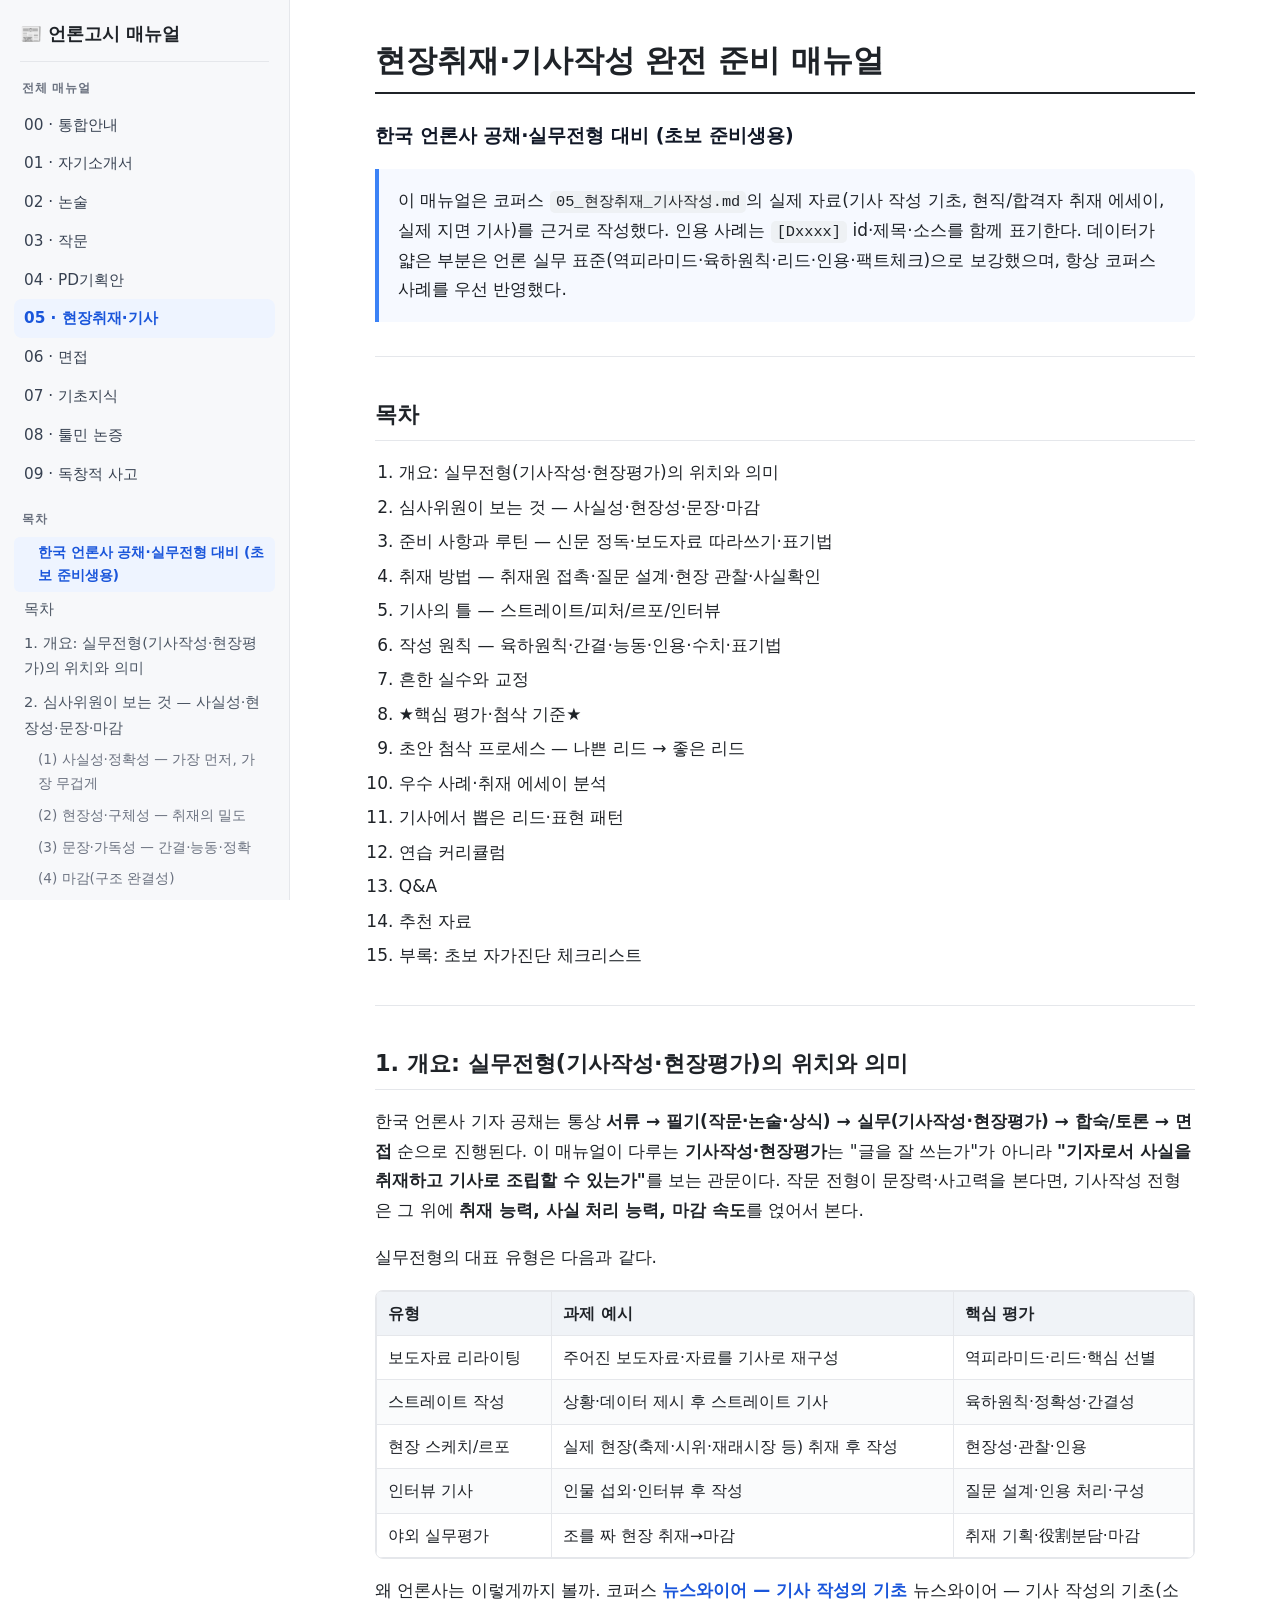
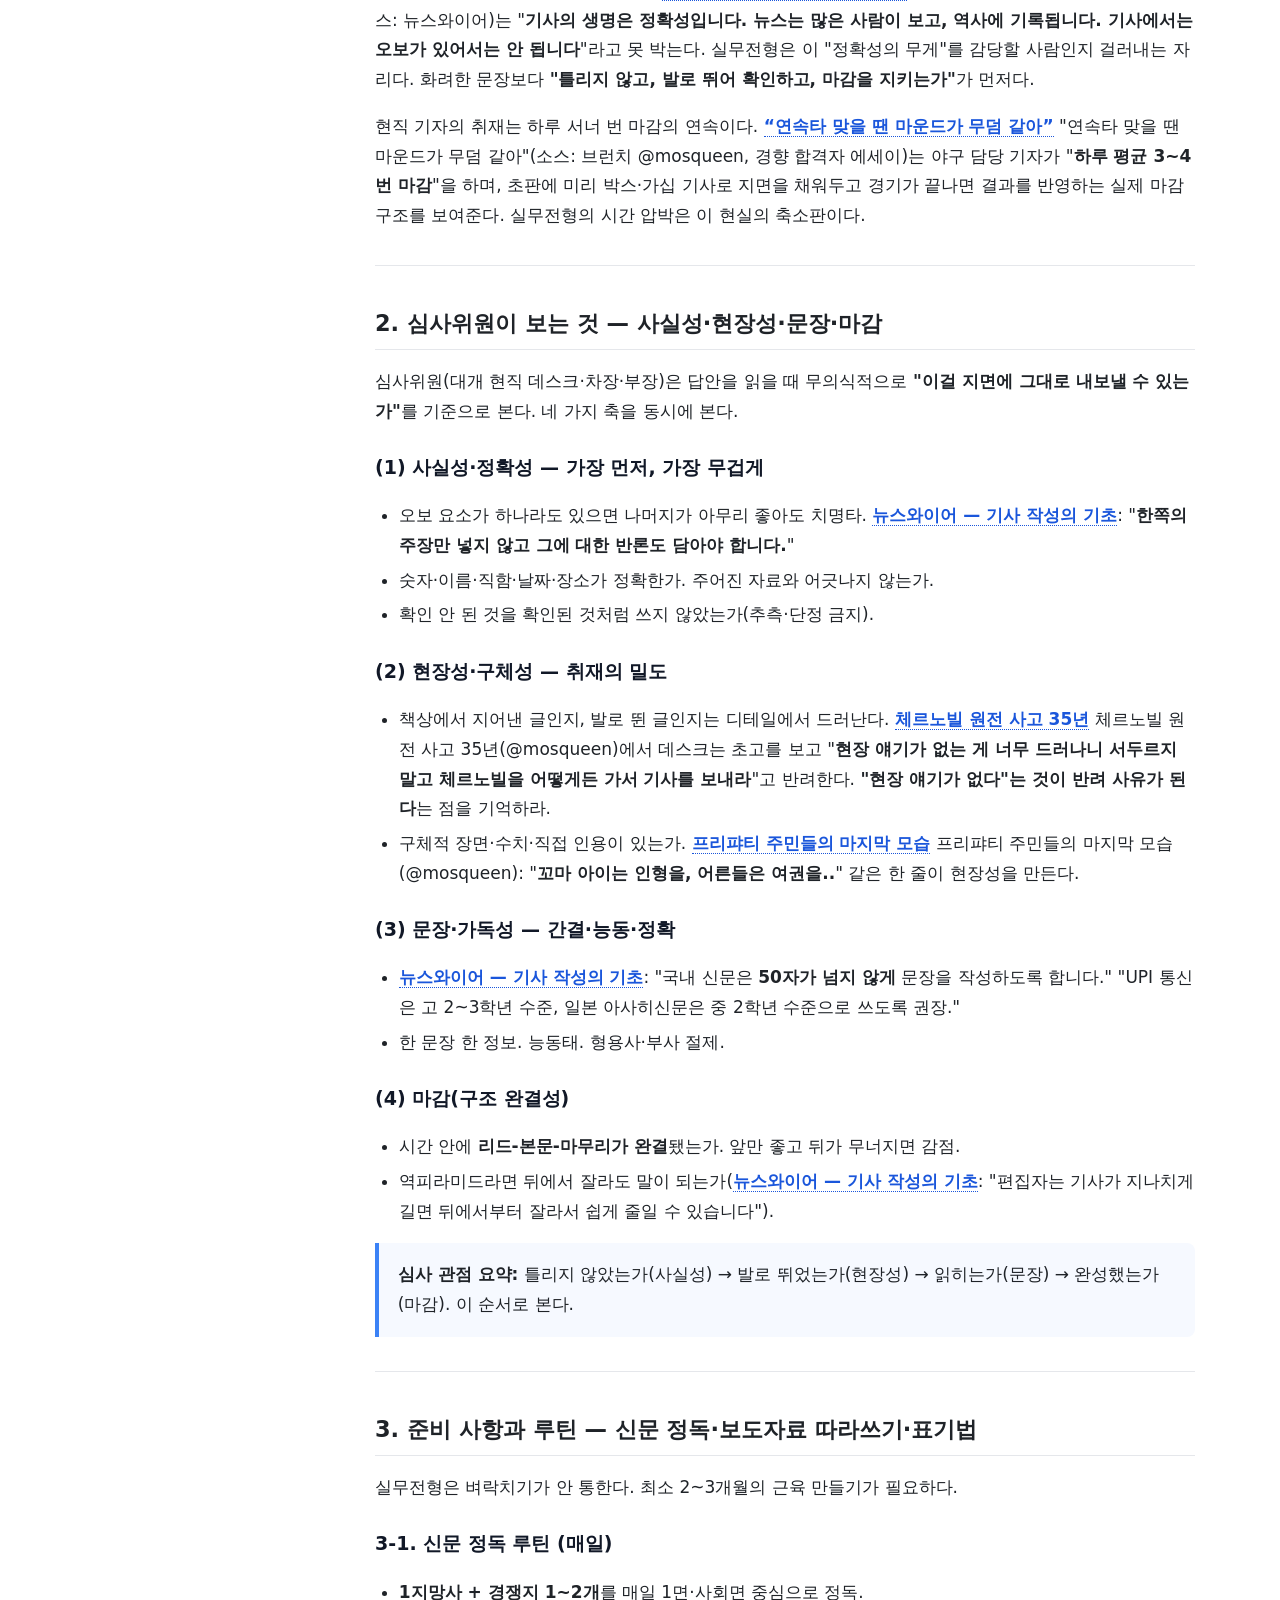
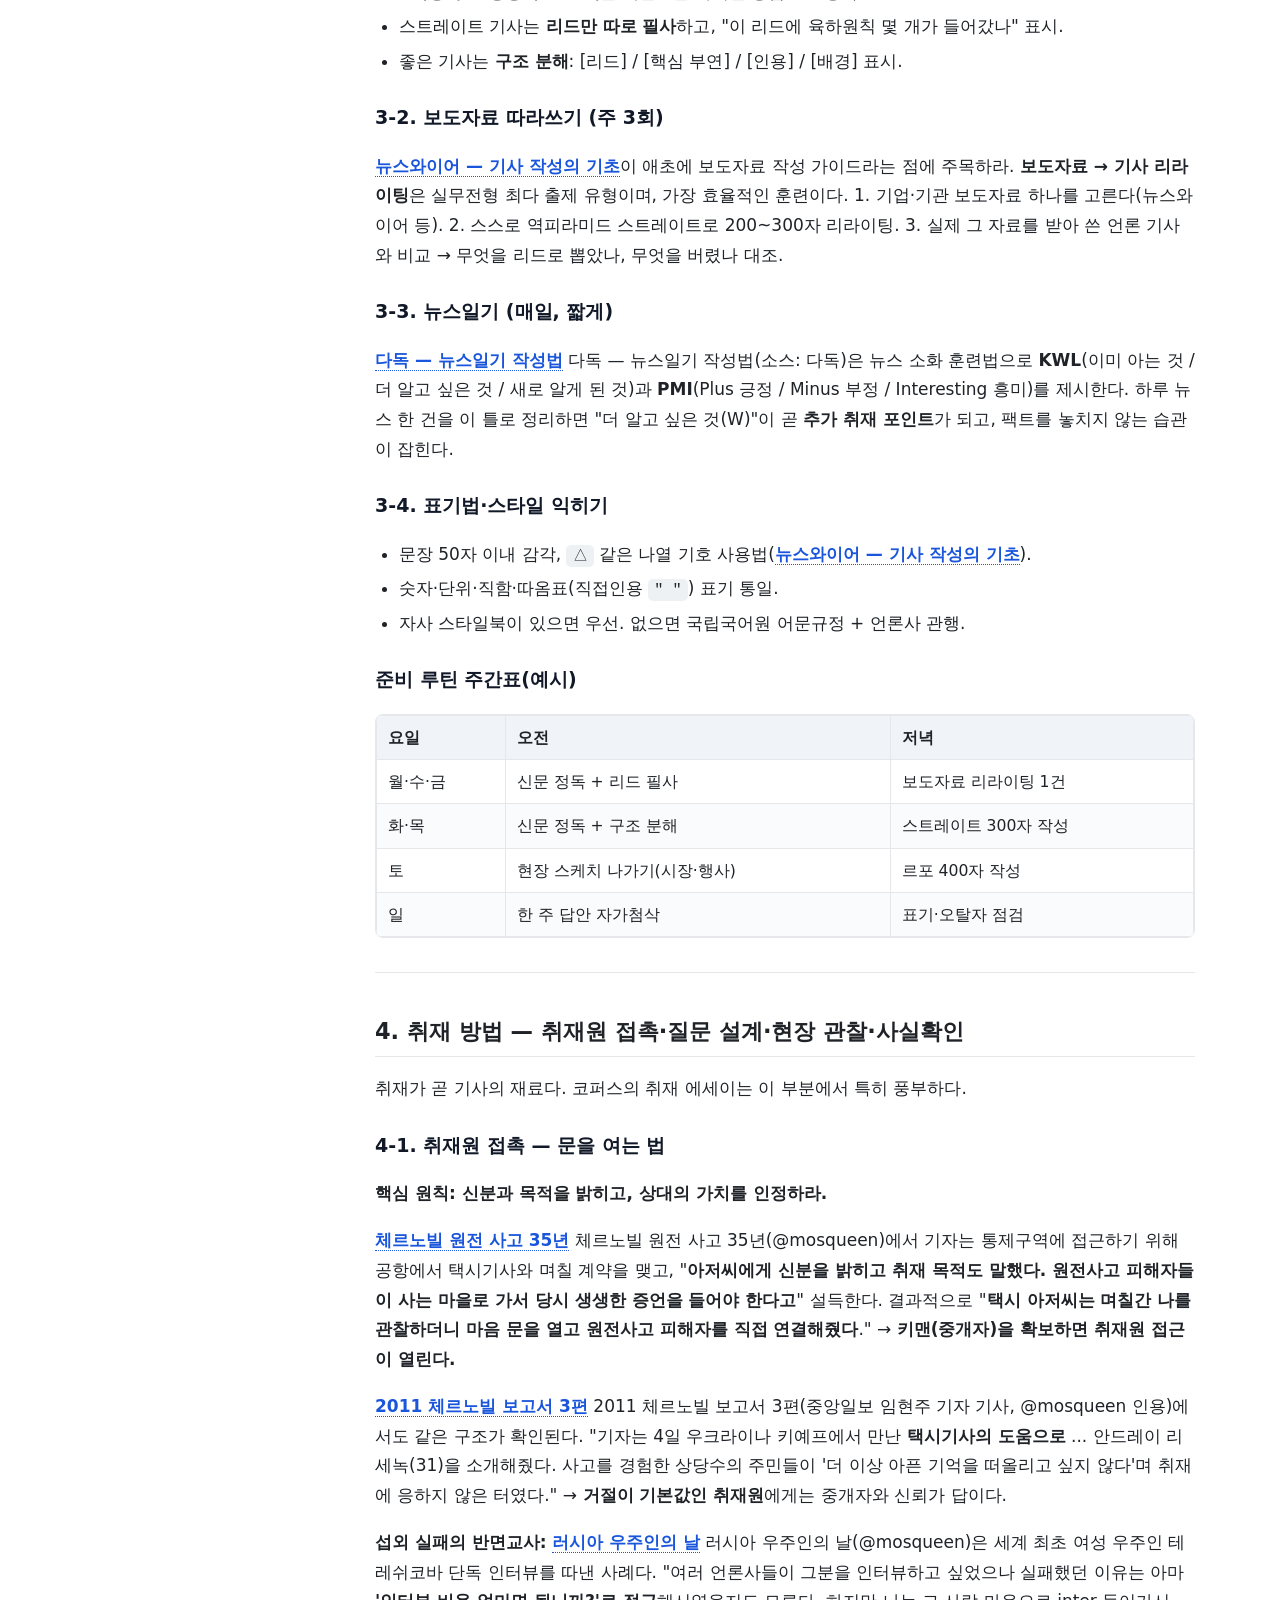
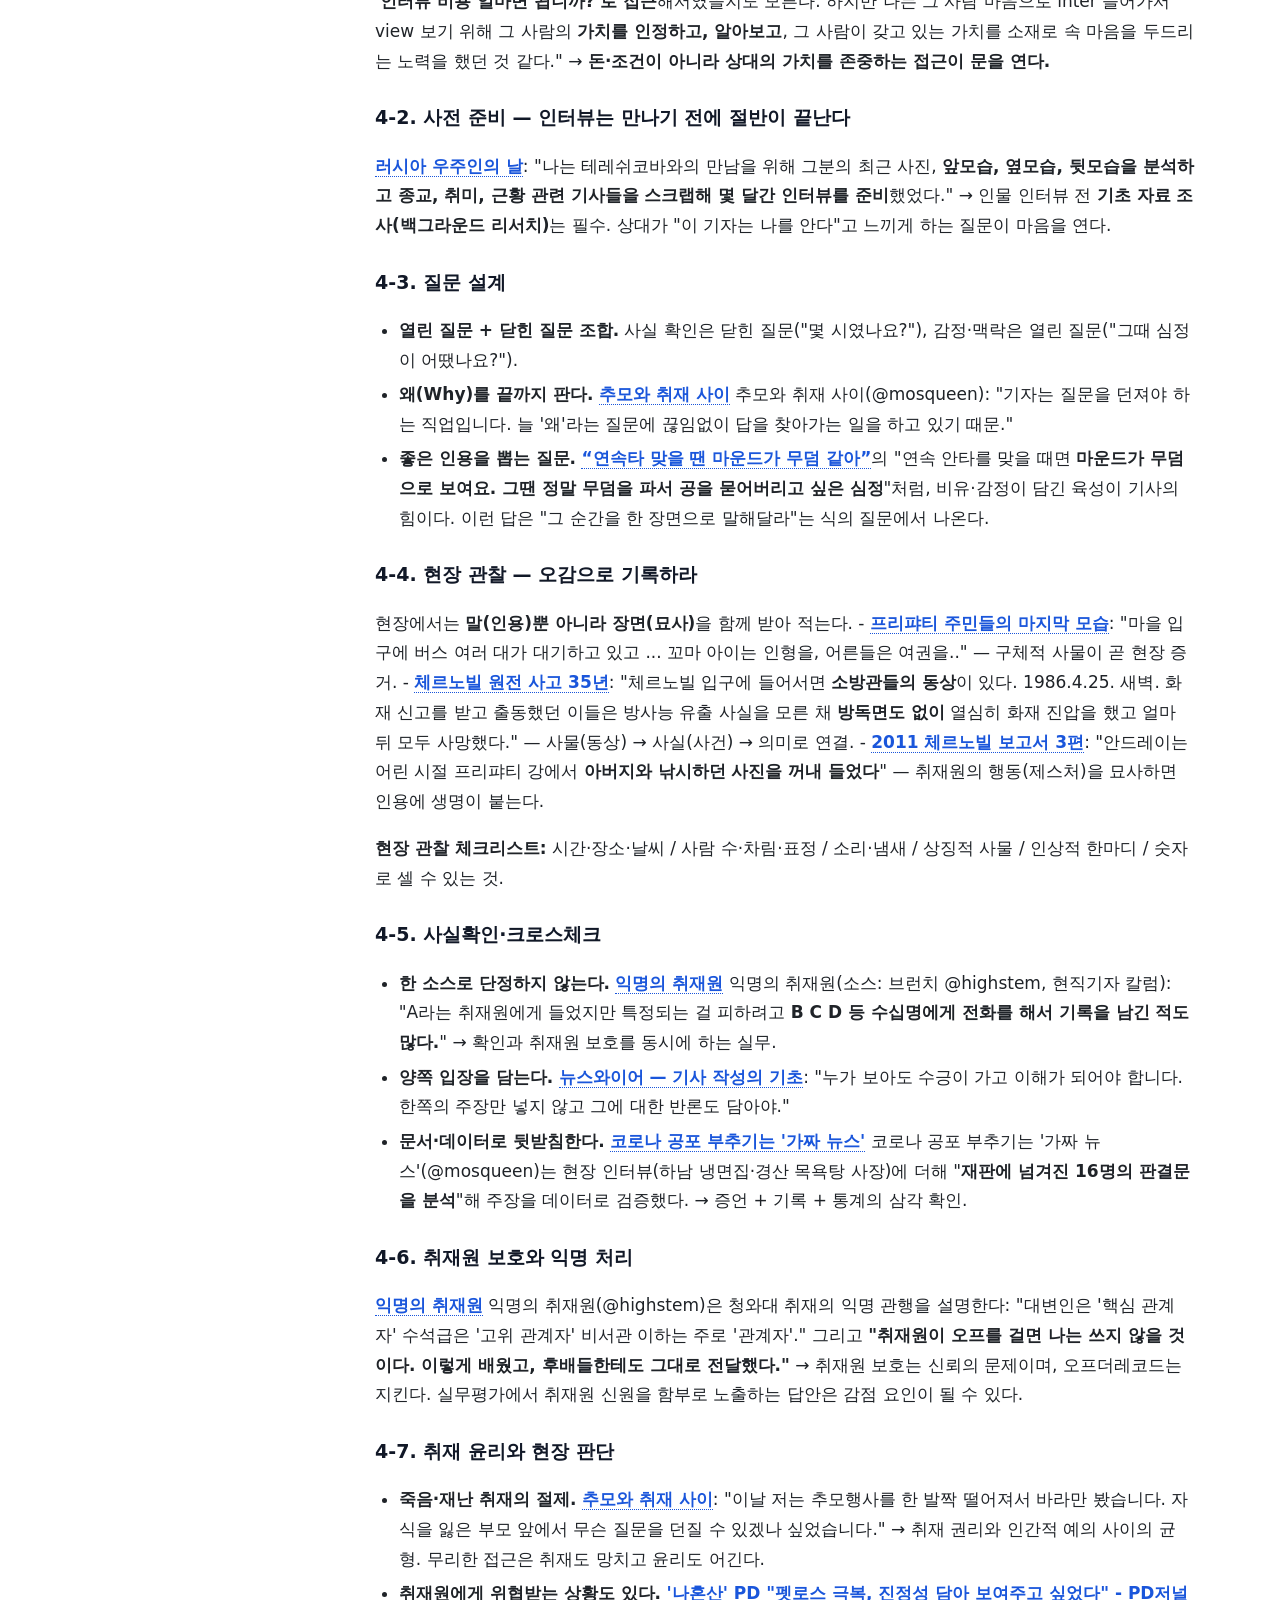
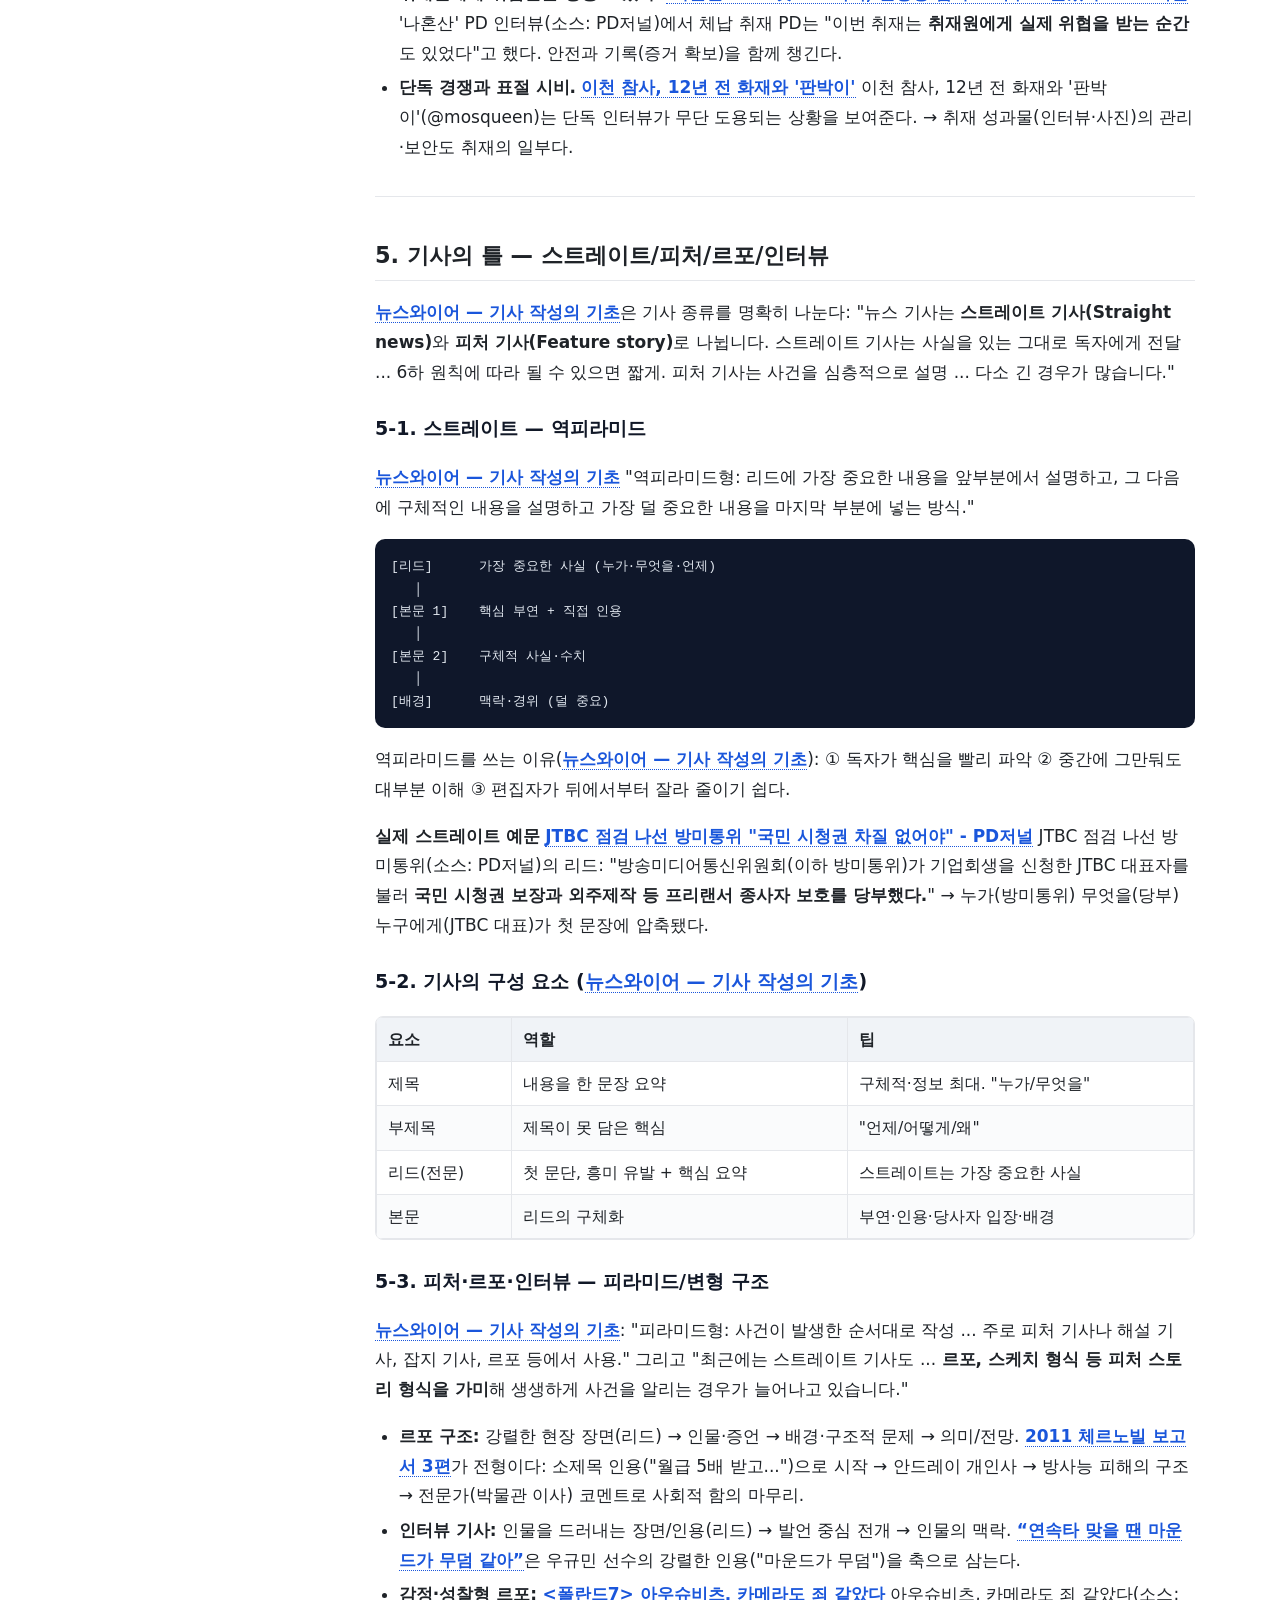
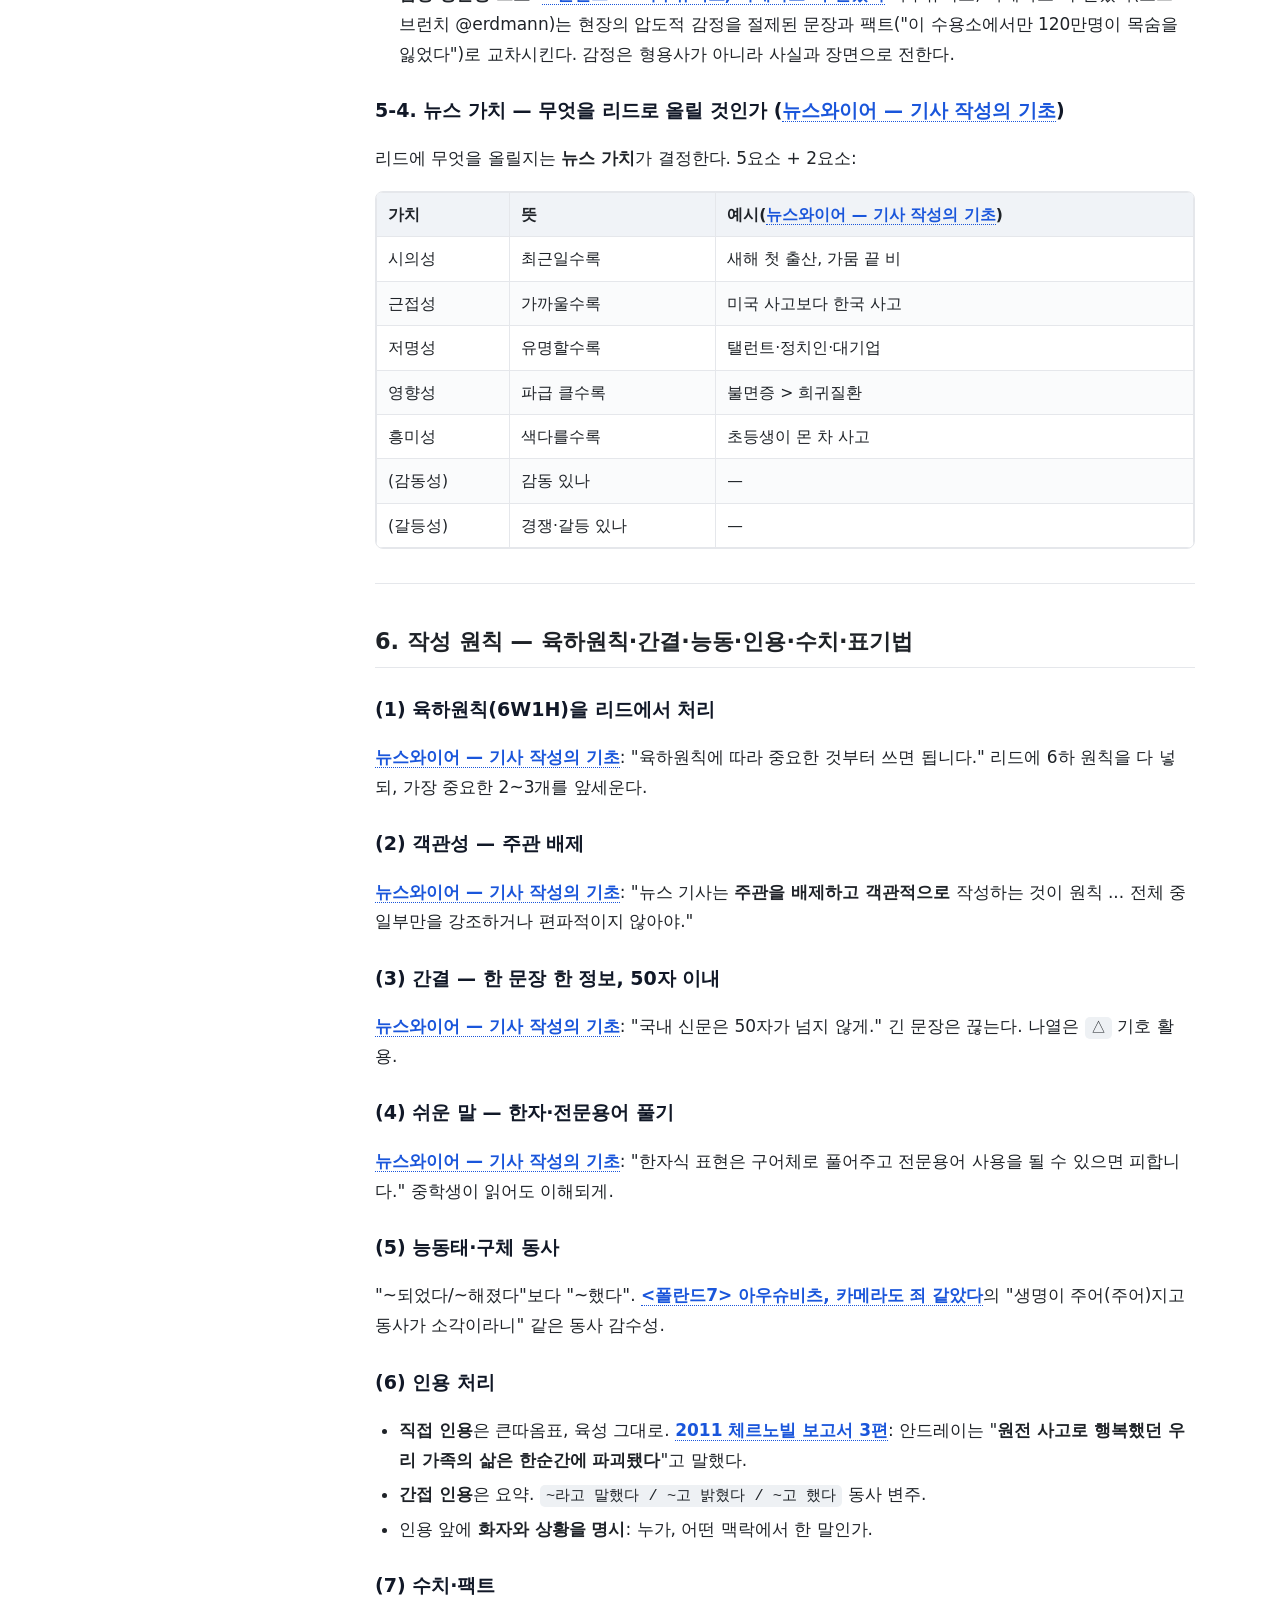
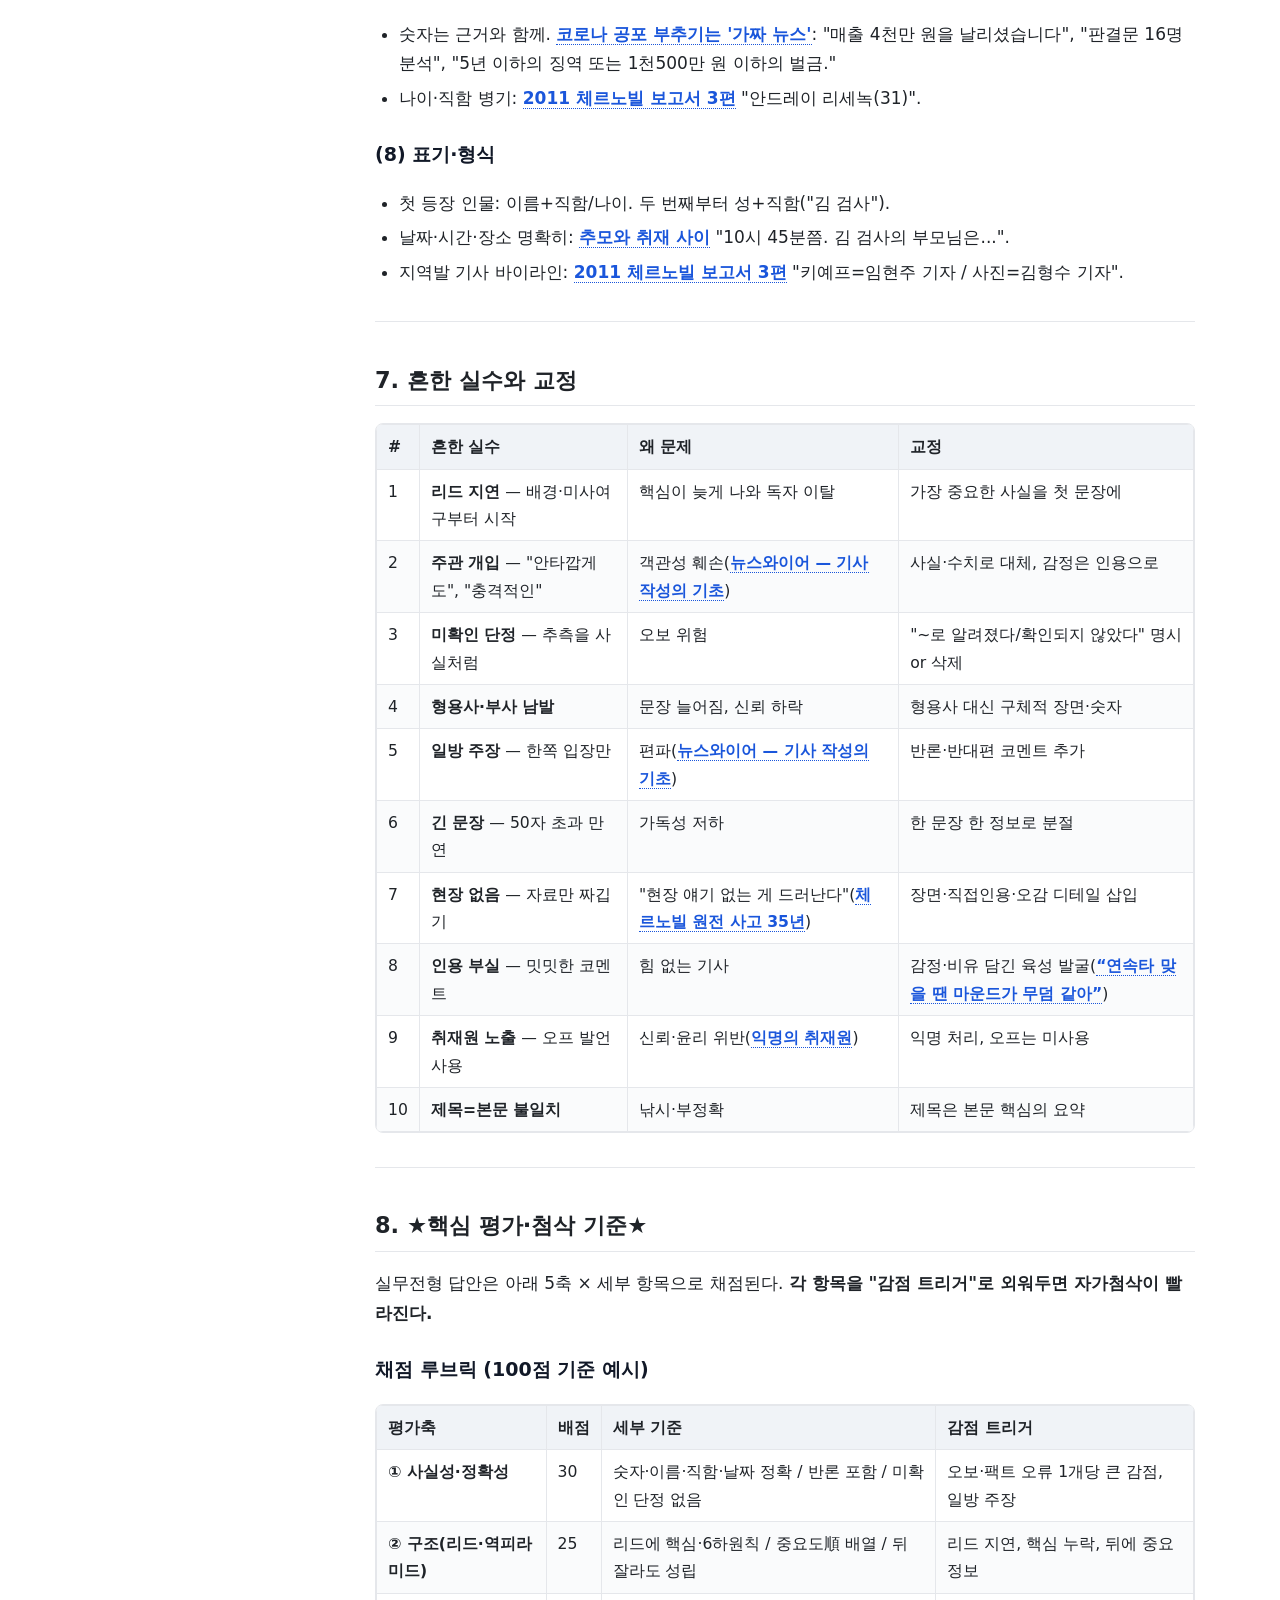
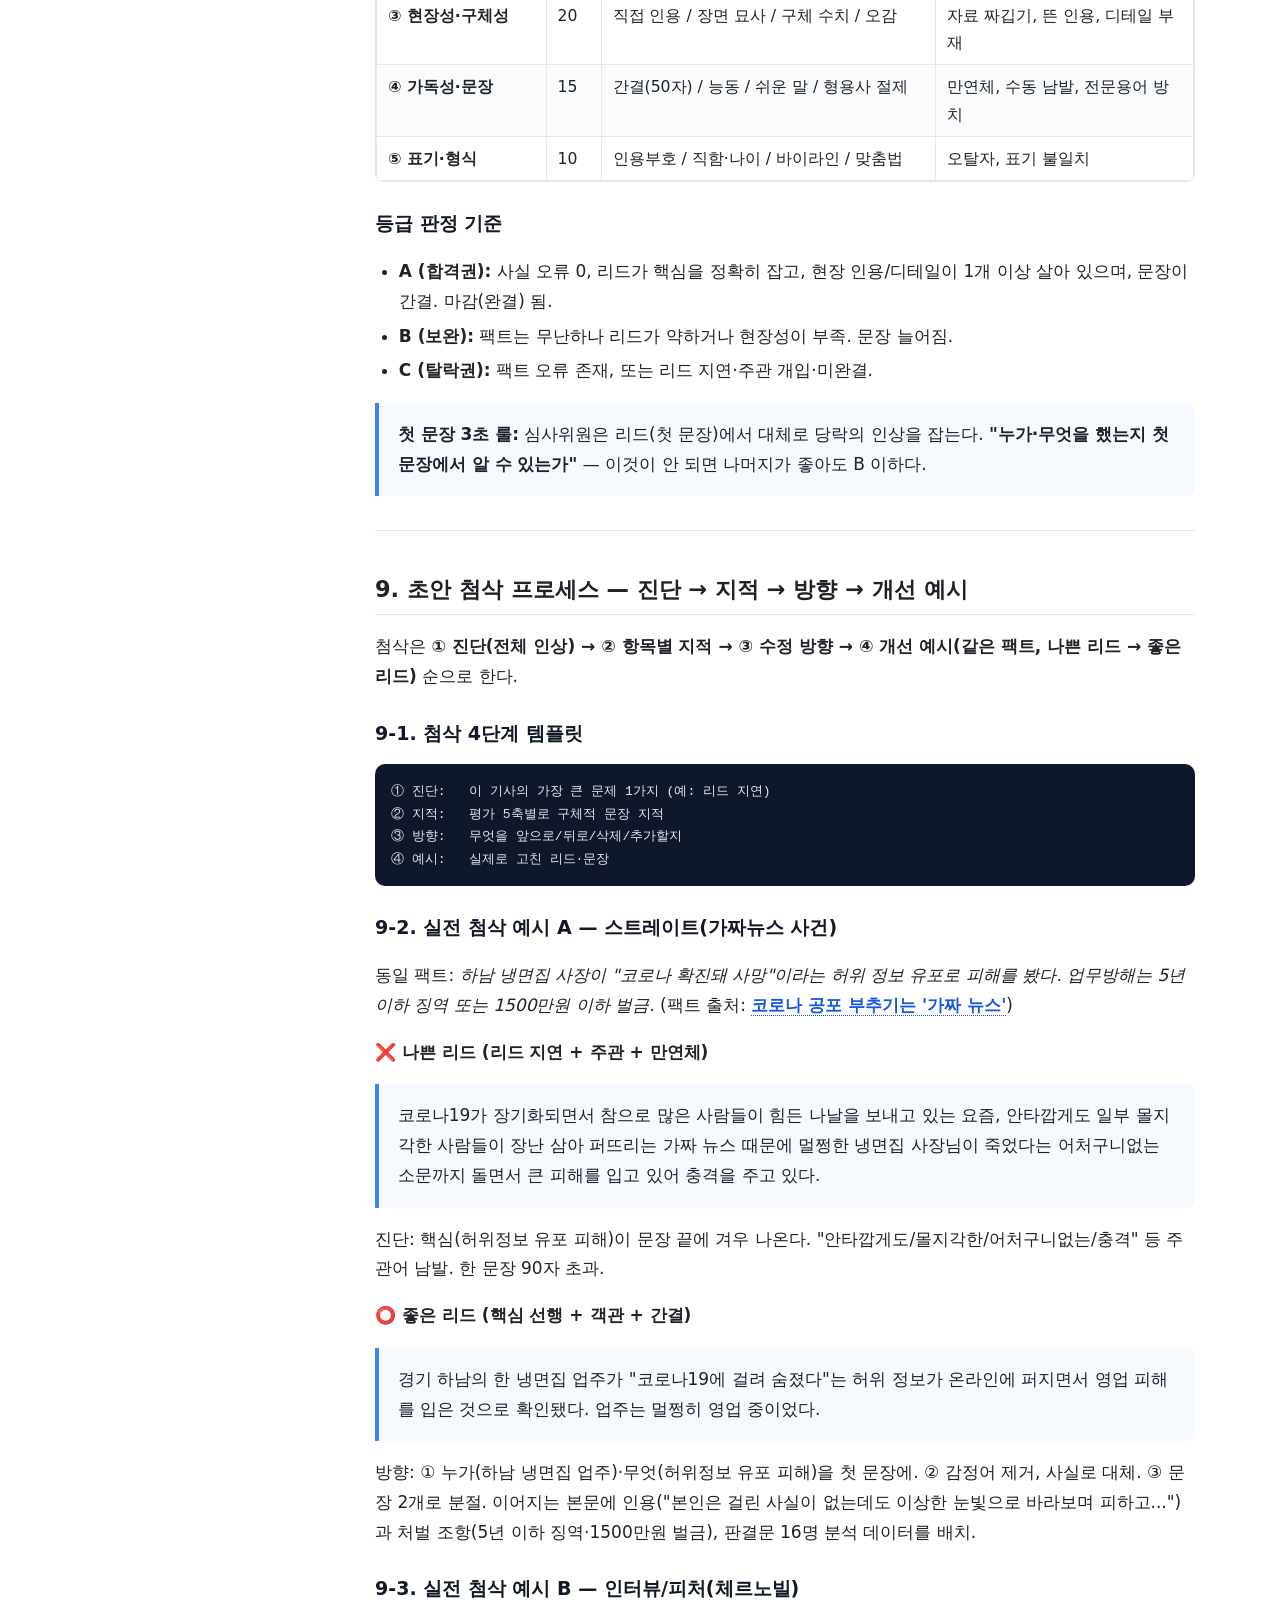
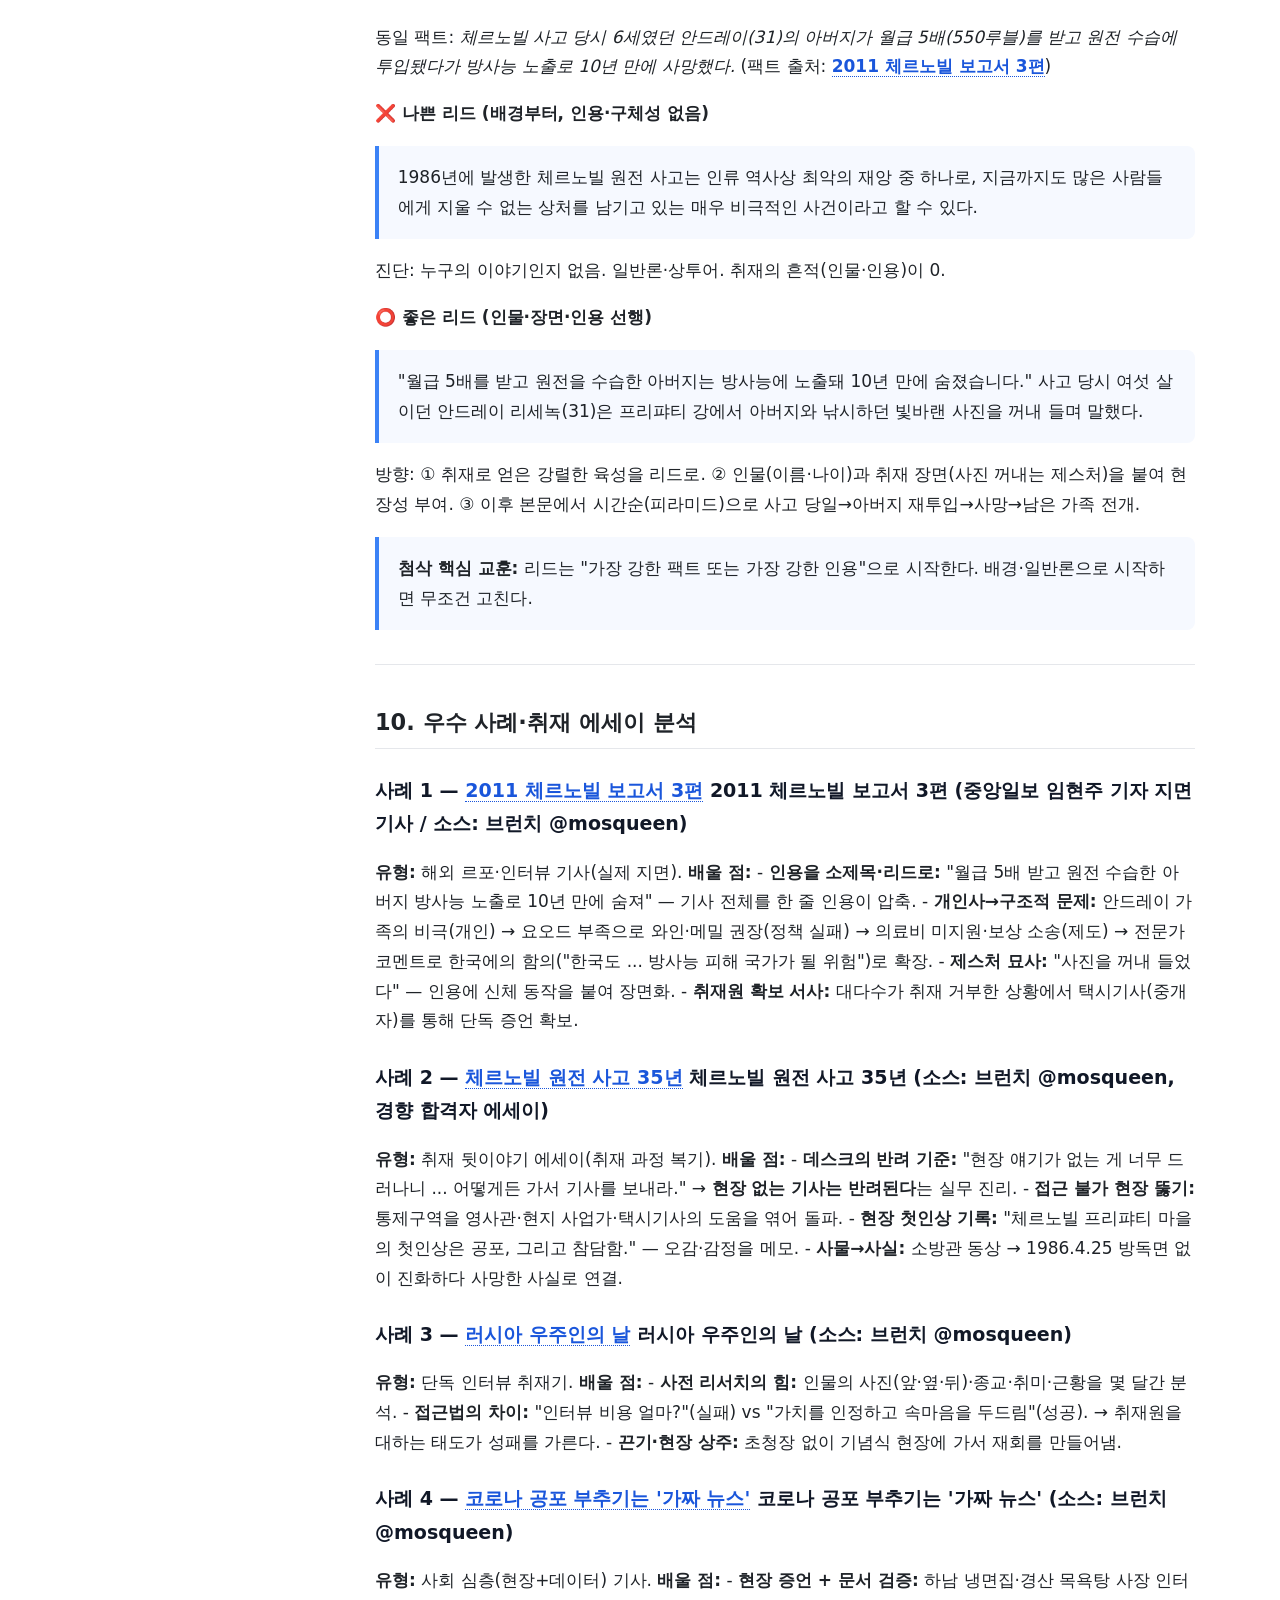
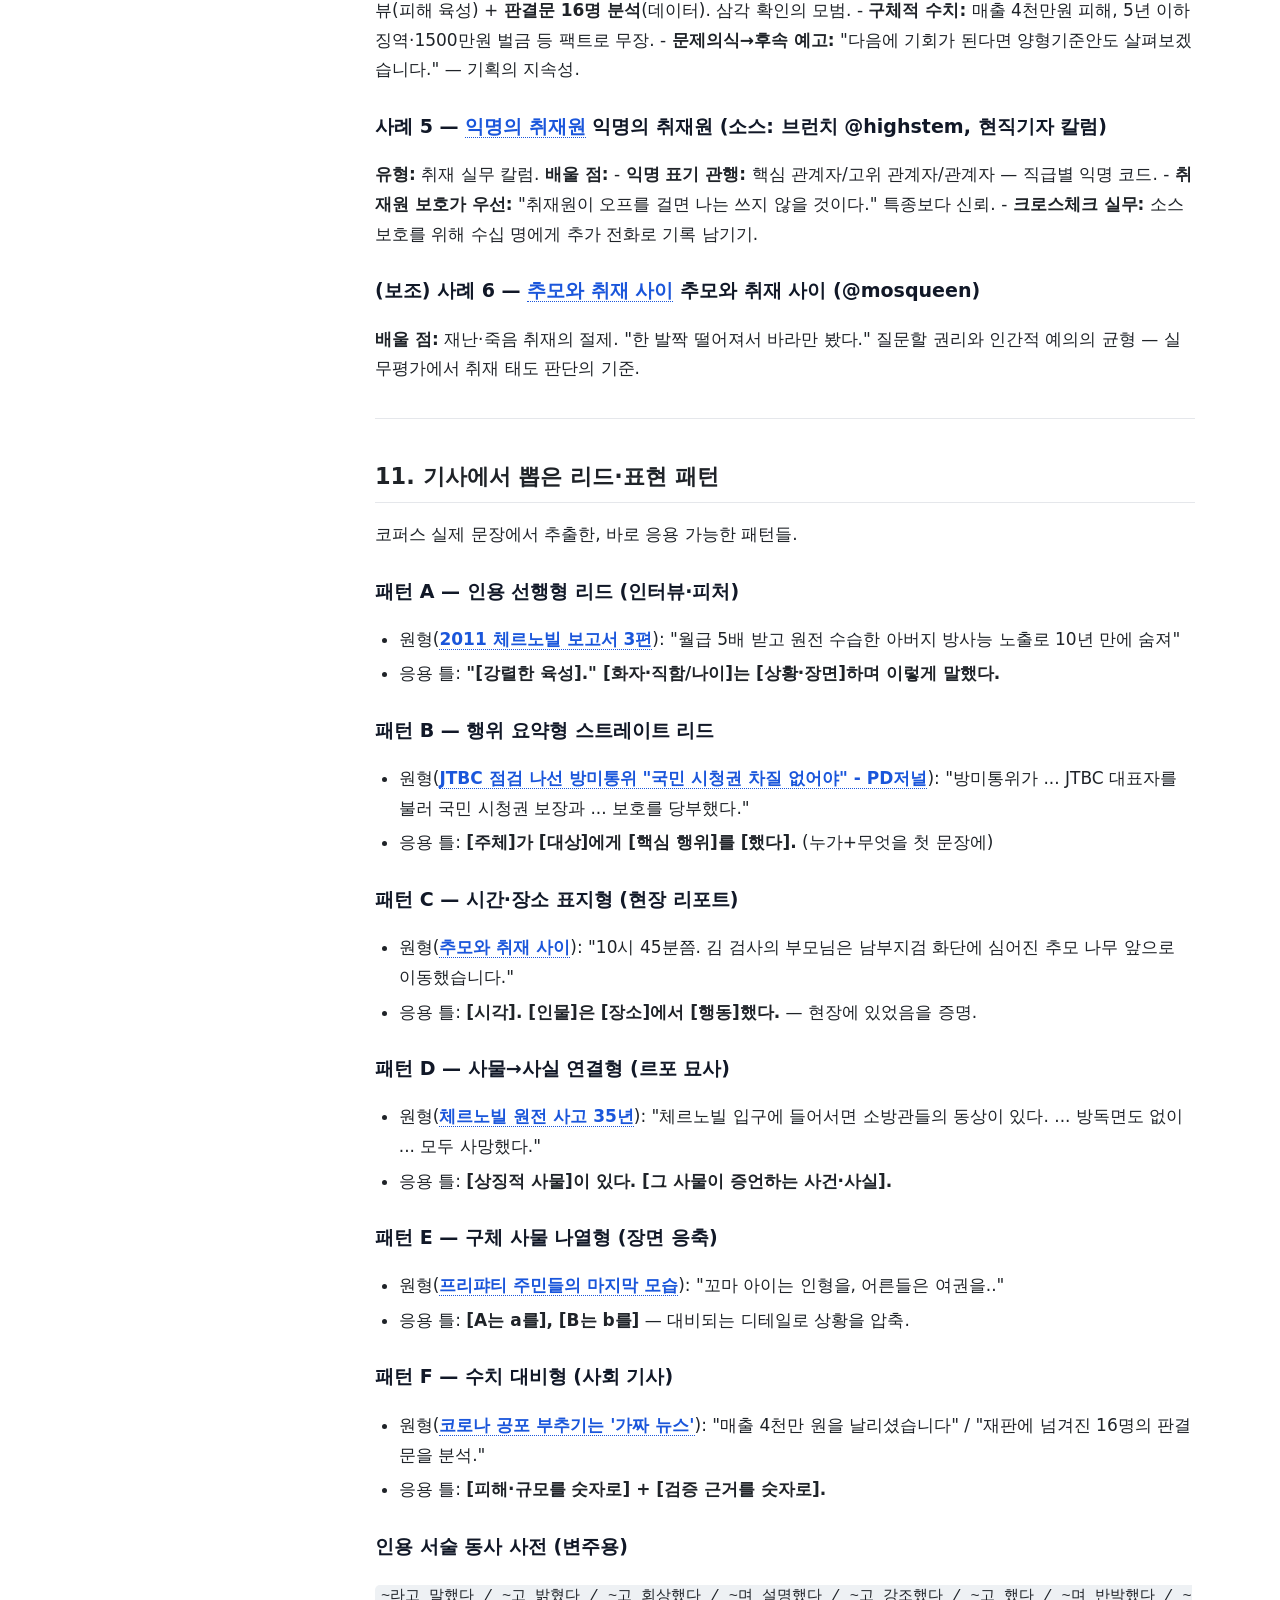
==== 05_reporting.html @ 8f04afe3 "Add files via upload" ====
<!DOCTYPE html>
<html lang="ko">
<head>
<meta charset="utf-8">
<meta name="viewport" content="width=device-width, initial-scale=1">
<title>현장취재·기사작성 완전 준비 매뉴얼 · 언론고시 매뉴얼</title>
<link rel="stylesheet" href="assets/style.css">
</head>
<body>
<div class="topbar">
  <button id="menuBtn" aria-label="메뉴">☰</button>
  <span class="topbar-title">현장취재·기사작성 완전 준비 매뉴얼</span>
</div>
<div id="backdrop"></div>
<div class="wrap">
  <aside class="sidebar" id="sidebar">
    <a class="brand" href="index.html">📰 언론고시 매뉴얼</a>
    <nav class="manuals"><div class="nav-title">전체 매뉴얼</div>
<ul class="man-list">
<li><a class="" href="index.html">00 · 통합안내</a></li>
<li><a class="" href="01_cover_letter.html">01 · 자기소개서</a></li>
<li><a class="" href="02_essay.html">02 · 논술</a></li>
<li><a class="" href="03_composition.html">03 · 작문</a></li>
<li><a class="" href="04_pd_proposal.html">04 · PD기획안</a></li>
<li><a class="active" href="05_reporting.html">05 · 현장취재·기사</a></li>
<li><a class="" href="06_interview.html">06 · 면접</a></li>
<li><a class="" href="07_foundation.html">07 · 기초지식</a></li>
<li><a class="" href="08_toulmin.html">08 · 툴민 논증</a></li>
<li><a class="" href="09_creative_writing.html">09 · 독창적 사고</a></li>
</ul></nav>
    <nav class="toc"><div class="nav-title">목차</div>
<ul class="toc-list">
<li class="t3"><a href="#s1">한국 언론사 공채·실무전형 대비 (초보 준비생용)</a></li>
<li class="t2"><a href="#s2">목차</a></li>
<li class="t2"><a href="#s3">1. 개요: 실무전형(기사작성·현장평가)의 위치와 의미</a></li>
<li class="t2"><a href="#s4">2. 심사위원이 보는 것 — 사실성·현장성·문장·마감</a></li>
<li class="t3"><a href="#s5">(1) 사실성·정확성 — 가장 먼저, 가장 무겁게</a></li>
<li class="t3"><a href="#s6">(2) 현장성·구체성 — 취재의 밀도</a></li>
<li class="t3"><a href="#s7">(3) 문장·가독성 — 간결·능동·정확</a></li>
<li class="t3"><a href="#s8">(4) 마감(구조 완결성)</a></li>
<li class="t2"><a href="#s9">3. 준비 사항과 루틴 — 신문 정독·보도자료 따라쓰기·표기법</a></li>
<li class="t3"><a href="#s10">3-1. 신문 정독 루틴 (매일)</a></li>
<li class="t3"><a href="#s11">3-2. 보도자료 따라쓰기 (주 3회)</a></li>
<li class="t3"><a href="#s12">3-3. 뉴스일기 (매일, 짧게)</a></li>
<li class="t3"><a href="#s13">3-4. 표기법·스타일 익히기</a></li>
<li class="t3"><a href="#s14">준비 루틴 주간표(예시)</a></li>
<li class="t2"><a href="#s15">4. 취재 방법 — 취재원 접촉·질문 설계·현장 관찰·사실확인</a></li>
<li class="t3"><a href="#s16">4-1. 취재원 접촉 — 문을 여는 법</a></li>
<li class="t3"><a href="#s17">4-2. 사전 준비 — 인터뷰는 만나기 전에 절반이 끝난다</a></li>
<li class="t3"><a href="#s18">4-3. 질문 설계</a></li>
<li class="t3"><a href="#s19">4-4. 현장 관찰 — 오감으로 기록하라</a></li>
<li class="t3"><a href="#s20">4-5. 사실확인·크로스체크</a></li>
<li class="t3"><a href="#s21">4-6. 취재원 보호와 익명 처리</a></li>
<li class="t3"><a href="#s22">4-7. 취재 윤리와 현장 판단</a></li>
<li class="t2"><a href="#s23">5. 기사의 틀 — 스트레이트/피처/르포/인터뷰</a></li>
<li class="t3"><a href="#s24">5-1. 스트레이트 — 역피라미드</a></li>
<li class="t3"><a href="#s25">5-2. 기사의 구성 요소 (뉴스와이어 — 기사 작성의 기초)</a></li>
<li class="t3"><a href="#s26">5-3. 피처·르포·인터뷰 — 피라미드/변형 구조</a></li>
<li class="t3"><a href="#s27">5-4. 뉴스 가치 — 무엇을 리드로 올릴 것인가 (뉴스와이어 — 기사 작성의 기초)</a></li>
<li class="t2"><a href="#s28">6. 작성 원칙 — 육하원칙·간결·능동·인용·수치·표기법</a></li>
<li class="t3"><a href="#s29">(1) 육하원칙(6W1H)을 리드에서 처리</a></li>
<li class="t3"><a href="#s30">(2) 객관성 — 주관 배제</a></li>
<li class="t3"><a href="#s31">(3) 간결 — 한 문장 한 정보, 50자 이내</a></li>
<li class="t3"><a href="#s32">(4) 쉬운 말 — 한자·전문용어 풀기</a></li>
<li class="t3"><a href="#s33">(5) 능동태·구체 동사</a></li>
<li class="t3"><a href="#s34">(6) 인용 처리</a></li>
<li class="t3"><a href="#s35">(7) 수치·팩트</a></li>
<li class="t3"><a href="#s36">(8) 표기·형식</a></li>
<li class="t2"><a href="#s37">7. 흔한 실수와 교정</a></li>
<li class="t2"><a href="#s38">8. ★핵심 평가·첨삭 기준★</a></li>
<li class="t3"><a href="#s39">채점 루브릭 (100점 기준 예시)</a></li>
<li class="t3"><a href="#s40">등급 판정 기준</a></li>
<li class="t2"><a href="#s41">9. 초안 첨삭 프로세스 — 진단 → 지적 → 방향 → 개선 예시</a></li>
<li class="t3"><a href="#s42">9-1. 첨삭 4단계 템플릿</a></li>
<li class="t3"><a href="#s43">9-2. 실전 첨삭 예시 A — 스트레이트(가짜뉴스 사건)</a></li>
<li class="t3"><a href="#s44">9-3. 실전 첨삭 예시 B — 인터뷰/피처(체르노빌)</a></li>
<li class="t2"><a href="#s45">10. 우수 사례·취재 에세이 분석</a></li>
<li class="t3"><a href="#s46">사례 1 —2011 체르노빌 보고서 3편2011 체르노빌 보고서 3편 (중앙일보 임현주 기자 지면 기사 / 소스: 브런치 @mosqueen)</a></li>
<li class="t3"><a href="#s47">사례 2 —체르노빌 원전 사고 35년체르노빌 원전 사고 35년 (소스: 브런치 @mosqueen, 경향 합격자 에세이)</a></li>
<li class="t3"><a href="#s48">사례 3 —러시아 우주인의 날러시아 우주인의 날 (소스: 브런치 @mosqueen)</a></li>
<li class="t3"><a href="#s49">사례 4 —코로나 공포 부추기는 &#x27;가짜 뉴스&#x27;코로나 공포 부추기는 &#x27;가짜 뉴스&#x27; (소스: 브런치 @mosqueen)</a></li>
<li class="t3"><a href="#s50">사례 5 —익명의 취재원익명의 취재원 (소스: 브런치 @highstem, 현직기자 칼럼)</a></li>
<li class="t3"><a href="#s51">(보조) 사례 6 —추모와 취재 사이추모와 취재 사이 (@mosqueen)</a></li>
<li class="t2"><a href="#s52">11. 기사에서 뽑은 리드·표현 패턴</a></li>
<li class="t3"><a href="#s53">패턴 A — 인용 선행형 리드 (인터뷰·피처)</a></li>
<li class="t3"><a href="#s54">패턴 B — 행위 요약형 스트레이트 리드</a></li>
<li class="t3"><a href="#s55">패턴 C — 시간·장소 표지형 (현장 리포트)</a></li>
<li class="t3"><a href="#s56">패턴 D — 사물→사실 연결형 (르포 묘사)</a></li>
<li class="t3"><a href="#s57">패턴 E — 구체 사물 나열형 (장면 응축)</a></li>
<li class="t3"><a href="#s58">패턴 F — 수치 대비형 (사회 기사)</a></li>
<li class="t3"><a href="#s59">인용 서술 동사 사전 (변주용)</a></li>
<li class="t3"><a href="#s60">피해야 할 상투 표현</a></li>
<li class="t2"><a href="#s61">12. 연습 커리큘럼 (6주 예시)</a></li>
<li class="t3"><a href="#s62">개별 훈련 드릴</a></li>
<li class="t2"><a href="#s63">13. Q&amp;A</a></li>
<li class="t2"><a href="#s64">14. 추천 자료</a></li>
<li class="t2"><a href="#s65">15. 부록: 초보 자가진단 체크리스트</a></li>
<li class="t3"><a href="#s66">① 사실성·정확성</a></li>
<li class="t3"><a href="#s67">② 구조(리드·역피라미드)</a></li>
<li class="t3"><a href="#s68">③ 현장성·구체성</a></li>
<li class="t3"><a href="#s69">④ 가독성·문장</a></li>
<li class="t3"><a href="#s70">⑤ 표기·형식</a></li>
</ul></nav>
  </aside>
  <main class="main">
    <header class="page-head"><h1>현장취재·기사작성 완전 준비 매뉴얼</h1></header>
    <article class="content">
<h3 id="s1">한국 언론사 공채·실무전형 대비 (초보 준비생용)</h3>
<blockquote>
<p>이 매뉴얼은 코퍼스 <code>05_현장취재_기사작성.md</code>의 실제 자료(기사 작성 기초, 현직/합격자 취재 에세이, 실제 지면 기사)를 근거로 작성했다. 인용 사례는 <code>[Dxxxx]</code> id·제목·소스를 함께 표기한다. 데이터가 얇은 부분은 언론 실무 표준(역피라미드·육하원칙·리드·인용·팩트체크)으로 보강했으며, 항상 코퍼스 사례를 우선 반영했다.</p>
</blockquote>
<hr/>
<h2 id="s2">목차</h2>
<ol>
<li>개요: 실무전형(기사작성·현장평가)의 위치와 의미</li>
<li>심사위원이 보는 것 — 사실성·현장성·문장·마감</li>
<li>준비 사항과 루틴 — 신문 정독·보도자료 따라쓰기·표기법</li>
<li>취재 방법 — 취재원 접촉·질문 설계·현장 관찰·사실확인</li>
<li>기사의 틀 — 스트레이트/피처/르포/인터뷰</li>
<li>작성 원칙 — 육하원칙·간결·능동·인용·수치·표기법</li>
<li>흔한 실수와 교정</li>
<li>★핵심 평가·첨삭 기준★</li>
<li>초안 첨삭 프로세스 — 나쁜 리드 → 좋은 리드</li>
<li>우수 사례·취재 에세이 분석</li>
<li>기사에서 뽑은 리드·표현 패턴</li>
<li>연습 커리큘럼</li>
<li>Q&amp;A</li>
<li>추천 자료</li>
<li>부록: 초보 자가진단 체크리스트</li>
</ol>
<hr/>
<h2 id="s3">1. 개요: 실무전형(기사작성·현장평가)의 위치와 의미</h2>
<p>한국 언론사 기자 공채는 통상 <strong>서류 → 필기(작문·논술·상식) → 실무(기사작성·현장평가) → 합숙/토론 → 면접</strong> 순으로 진행된다. 이 매뉴얼이 다루는 <strong>기사작성·현장평가</strong>는 "글을 잘 쓰는가"가 아니라 <strong>"기자로서 사실을 취재하고 기사로 조립할 수 있는가"</strong>를 보는 관문이다. 작문 전형이 문장력·사고력을 본다면, 기사작성 전형은 그 위에 <strong>취재 능력, 사실 처리 능력, 마감 속도</strong>를 얹어서 본다.</p>
<p>실무전형의 대표 유형은 다음과 같다.</p>
<div class="tw"><table>
<thead>
<tr>
<th>유형</th>
<th>과제 예시</th>
<th>핵심 평가</th>
</tr>
</thead>
<tbody>
<tr>
<td>보도자료 리라이팅</td>
<td>주어진 보도자료·자료를 기사로 재구성</td>
<td>역피라미드·리드·핵심 선별</td>
</tr>
<tr>
<td>스트레이트 작성</td>
<td>상황·데이터 제시 후 스트레이트 기사</td>
<td>육하원칙·정확성·간결성</td>
</tr>
<tr>
<td>현장 스케치/르포</td>
<td>실제 현장(축제·시위·재래시장 등) 취재 후 작성</td>
<td>현장성·관찰·인용</td>
</tr>
<tr>
<td>인터뷰 기사</td>
<td>인물 섭외·인터뷰 후 작성</td>
<td>질문 설계·인용 처리·구성</td>
</tr>
<tr>
<td>야외 실무평가</td>
<td>조를 짜 현장 취재→마감</td>
<td>취재 기획·役割분담·마감</td>
</tr>
</tbody>
</table></div>
<p>왜 언론사는 이렇게까지 볼까. 코퍼스 <a class="ref" data-id="D0016" title="원문 보기: 뉴스와이어 — 기사 작성의 기초">뉴스와이어 — 기사 작성의 기초</a> 뉴스와이어 — 기사 작성의 기초(소스: 뉴스와이어)는 "<strong>기사의 생명은 정확성입니다. 뉴스는 많은 사람이 보고, 역사에 기록됩니다. 기사에서는 오보가 있어서는 안 됩니다</strong>"라고 못 박는다. 실무전형은 이 "정확성의 무게"를 감당할 사람인지 걸러내는 자리다. 화려한 문장보다 <strong>"틀리지 않고, 발로 뛰어 확인하고, 마감을 지키는가"</strong>가 먼저다.</p>
<p>현직 기자의 취재는 하루 서너 번 마감의 연속이다. <a class="ref" data-id="D0210" title="원문 보기: “연속타 맞을 땐 마운드가 무덤 같아”">“연속타 맞을 땐 마운드가 무덤 같아”</a> "연속타 맞을 땐 마운드가 무덤 같아"(소스: 브런치 @mosqueen, 경향 합격자 에세이)는 야구 담당 기자가 "<strong>하루 평균 3~4번 마감</strong>"을 하며, 초판에 미리 박스·가십 기사로 지면을 채워두고 경기가 끝나면 결과를 반영하는 실제 마감 구조를 보여준다. 실무전형의 시간 압박은 이 현실의 축소판이다.</p>
<hr/>
<h2 id="s4">2. 심사위원이 보는 것 — 사실성·현장성·문장·마감</h2>
<p>심사위원(대개 현직 데스크·차장·부장)은 답안을 읽을 때 무의식적으로 <strong>"이걸 지면에 그대로 내보낼 수 있는가"</strong>를 기준으로 본다. 네 가지 축을 동시에 본다.</p>
<h3 id="s5">(1) 사실성·정확성 — 가장 먼저, 가장 무겁게</h3>
<ul>
<li>오보 요소가 하나라도 있으면 나머지가 아무리 좋아도 치명타. <a class="ref" data-id="D0016" title="원문 보기: 뉴스와이어 — 기사 작성의 기초">뉴스와이어 — 기사 작성의 기초</a>: "<strong>한쪽의 주장만 넣지 않고 그에 대한 반론도 담아야 합니다.</strong>"</li>
<li>숫자·이름·직함·날짜·장소가 정확한가. 주어진 자료와 어긋나지 않는가.</li>
<li>확인 안 된 것을 확인된 것처럼 쓰지 않았는가(추측·단정 금지).</li>
</ul>
<h3 id="s6">(2) 현장성·구체성 — 취재의 밀도</h3>
<ul>
<li>책상에서 지어낸 글인지, 발로 뛴 글인지는 디테일에서 드러난다. <a class="ref" data-id="D0214" title="원문 보기: 체르노빌 원전 사고 35년">체르노빌 원전 사고 35년</a> 체르노빌 원전 사고 35년(@mosqueen)에서 데스크는 초고를 보고 "<strong>현장 얘기가 없는 게 너무 드러나니 서두르지 말고 체르노빌을 어떻게든 가서 기사를 보내라</strong>"고 반려한다. <strong>"현장 얘기가 없다"는 것이 반려 사유가 된다</strong>는 점을 기억하라.</li>
<li>구체적 장면·수치·직접 인용이 있는가. <a class="ref" data-id="D0219" title="원문 보기: 프리퍄티 주민들의 마지막 모습">프리퍄티 주민들의 마지막 모습</a> 프리퍄티 주민들의 마지막 모습(@mosqueen): "<strong>꼬마 아이는 인형을, 어른들은 여권을..</strong>" 같은 한 줄이 현장성을 만든다.</li>
</ul>
<h3 id="s7">(3) 문장·가독성 — 간결·능동·정확</h3>
<ul>
<li><a class="ref" data-id="D0016" title="원문 보기: 뉴스와이어 — 기사 작성의 기초">뉴스와이어 — 기사 작성의 기초</a>: "국내 신문은 <strong>50자가 넘지 않게</strong> 문장을 작성하도록 합니다." "UPI 통신은 고 2~3학년 수준, 일본 아사히신문은 중 2학년 수준으로 쓰도록 권장."</li>
<li>한 문장 한 정보. 능동태. 형용사·부사 절제.</li>
</ul>
<h3 id="s8">(4) 마감(구조 완결성)</h3>
<ul>
<li>시간 안에 <strong>리드-본문-마무리가 완결</strong>됐는가. 앞만 좋고 뒤가 무너지면 감점.</li>
<li>역피라미드라면 뒤에서 잘라도 말이 되는가(<a class="ref" data-id="D0016" title="원문 보기: 뉴스와이어 — 기사 작성의 기초">뉴스와이어 — 기사 작성의 기초</a>: "편집자는 기사가 지나치게 길면 뒤에서부터 잘라서 쉽게 줄일 수 있습니다").</li>
</ul>
<blockquote>
<p><strong>심사 관점 요약:</strong> 틀리지 않았는가(사실성) → 발로 뛰었는가(현장성) → 읽히는가(문장) → 완성했는가(마감). 이 순서로 본다.</p>
</blockquote>
<hr/>
<h2 id="s9">3. 준비 사항과 루틴 — 신문 정독·보도자료 따라쓰기·표기법</h2>
<p>실무전형은 벼락치기가 안 통한다. 최소 2~3개월의 근육 만들기가 필요하다.</p>
<h3 id="s10">3-1. 신문 정독 루틴 (매일)</h3>
<ul>
<li><strong>1지망사 + 경쟁지 1~2개</strong>를 매일 1면·사회면 중심으로 정독.</li>
<li>스트레이트 기사는 <strong>리드만 따로 필사</strong>하고, "이 리드에 육하원칙 몇 개가 들어갔나" 표시.</li>
<li>좋은 기사는 <strong>구조 분해</strong>: [리드] / [핵심 부연] / [인용] / [배경] 표시.</li>
</ul>
<h3 id="s11">3-2. 보도자료 따라쓰기 (주 3회)</h3>
<p><a class="ref" data-id="D0016" title="원문 보기: 뉴스와이어 — 기사 작성의 기초">뉴스와이어 — 기사 작성의 기초</a>이 애초에 보도자료 작성 가이드라는 점에 주목하라. <strong>보도자료 → 기사 리라이팅</strong>은 실무전형 최다 출제 유형이며, 가장 효율적인 훈련이다.
1. 기업·기관 보도자료 하나를 고른다(뉴스와이어 등).
2. 스스로 역피라미드 스트레이트로 200~300자 리라이팅.
3. 실제 그 자료를 받아 쓴 언론 기사와 비교 → 무엇을 리드로 뽑았나, 무엇을 버렸나 대조.</p>
<h3 id="s12">3-3. 뉴스일기 (매일, 짧게)</h3>
<p><a class="ref" data-id="D0005" title="원문 보기: 다독 — 뉴스일기 작성법">다독 — 뉴스일기 작성법</a> 다독 — 뉴스일기 작성법(소스: 다독)은 뉴스 소화 훈련법으로 <strong>KWL</strong>(이미 아는 것 / 더 알고 싶은 것 / 새로 알게 된 것)과 <strong>PMI</strong>(Plus 긍정 / Minus 부정 / Interesting 흥미)를 제시한다. 하루 뉴스 한 건을 이 틀로 정리하면 "더 알고 싶은 것(W)"이 곧 <strong>추가 취재 포인트</strong>가 되고, 팩트를 놓치지 않는 습관이 잡힌다.</p>
<h3 id="s13">3-4. 표기법·스타일 익히기</h3>
<ul>
<li>문장 50자 이내 감각, <code>△</code> 같은 나열 기호 사용법(<a class="ref" data-id="D0016" title="원문 보기: 뉴스와이어 — 기사 작성의 기초">뉴스와이어 — 기사 작성의 기초</a>).</li>
<li>숫자·단위·직함·따옴표(직접인용 <code>" "</code>) 표기 통일.</li>
<li>자사 스타일북이 있으면 우선. 없으면 국립국어원 어문규정 + 언론사 관행.</li>
</ul>
<h3 id="s14">준비 루틴 주간표(예시)</h3>
<div class="tw"><table>
<thead>
<tr>
<th>요일</th>
<th>오전</th>
<th>저녁</th>
</tr>
</thead>
<tbody>
<tr>
<td>월·수·금</td>
<td>신문 정독 + 리드 필사</td>
<td>보도자료 리라이팅 1건</td>
</tr>
<tr>
<td>화·목</td>
<td>신문 정독 + 구조 분해</td>
<td>스트레이트 300자 작성</td>
</tr>
<tr>
<td>토</td>
<td>현장 스케치 나가기(시장·행사)</td>
<td>르포 400자 작성</td>
</tr>
<tr>
<td>일</td>
<td>한 주 답안 자가첨삭</td>
<td>표기·오탈자 점검</td>
</tr>
</tbody>
</table></div>
<hr/>
<h2 id="s15">4. 취재 방법 — 취재원 접촉·질문 설계·현장 관찰·사실확인</h2>
<p>취재가 곧 기사의 재료다. 코퍼스의 취재 에세이는 이 부분에서 특히 풍부하다.</p>
<h3 id="s16">4-1. 취재원 접촉 — 문을 여는 법</h3>
<p><strong>핵심 원칙: 신분과 목적을 밝히고, 상대의 가치를 인정하라.</strong></p>
<p><a class="ref" data-id="D0214" title="원문 보기: 체르노빌 원전 사고 35년">체르노빌 원전 사고 35년</a> 체르노빌 원전 사고 35년(@mosqueen)에서 기자는 통제구역에 접근하기 위해 공항에서 택시기사와 며칠 계약을 맺고, "<strong>아저씨에게 신분을 밝히고 취재 목적도 말했다. 원전사고 피해자들이 사는 마을로 가서 당시 생생한 증언을 들어야 한다고</strong>" 설득한다. 결과적으로 "<strong>택시 아저씨는 며칠간 나를 관찰하더니 마음 문을 열고 원전사고 피해자를 직접 연결해줬다</strong>." → <strong>키맨(중개자)을 확보하면 취재원 접근이 열린다.</strong></p>
<p><a class="ref" data-id="D0209" title="원문 보기: 2011 체르노빌 보고서 3편">2011 체르노빌 보고서 3편</a> 2011 체르노빌 보고서 3편(중앙일보 임현주 기자 기사, @mosqueen 인용)에서도 같은 구조가 확인된다. "기자는 4일 우크라이나 키예프에서 만난 <strong>택시기사의 도움으로</strong> ... 안드레이 리세녹(31)을 소개해줬다. 사고를 경험한 상당수의 주민들이 '더 이상 아픈 기억을 떠올리고 싶지 않다'며 취재에 응하지 않은 터였다." → <strong>거절이 기본값인 취재원</strong>에게는 중개자와 신뢰가 답이다.</p>
<p><strong>섭외 실패의 반면교사:</strong> <a class="ref" data-id="D0216" title="원문 보기: 러시아 우주인의 날">러시아 우주인의 날</a> 러시아 우주인의 날(@mosqueen)은 세계 최초 여성 우주인 테레쉬코바 단독 인터뷰를 따낸 사례다. "여러 언론사들이 그분을 인터뷰하고 싶었으나 실패했던 이유는 아마 <strong>'인터뷰 비용 얼마면 됩니까?'로 접근</strong>해서였을지도 모른다. 하지만 나는 그 사람 마음으로 inter 들어가서 view 보기 위해 그 사람의 <strong>가치를 인정하고, 알아보고</strong>, 그 사람이 갖고 있는 가치를 소재로 속 마음을 두드리는 노력을 했던 것 같다." → <strong>돈·조건이 아니라 상대의 가치를 존중하는 접근이 문을 연다.</strong></p>
<h3 id="s17">4-2. 사전 준비 — 인터뷰는 만나기 전에 절반이 끝난다</h3>
<p><a class="ref" data-id="D0216" title="원문 보기: 러시아 우주인의 날">러시아 우주인의 날</a>: "나는 테레쉬코바와의 만남을 위해 그분의 최근 사진, <strong>앞모습, 옆모습, 뒷모습을 분석하고 종교, 취미, 근황 관련 기사들을 스크랩해 몇 달간 인터뷰를 준비</strong>했었다." → 인물 인터뷰 전 <strong>기초 자료 조사(백그라운드 리서치)</strong>는 필수. 상대가 "이 기자는 나를 안다"고 느끼게 하는 질문이 마음을 연다.</p>
<h3 id="s18">4-3. 질문 설계</h3>
<ul>
<li><strong>열린 질문 + 닫힌 질문 조합.</strong> 사실 확인은 닫힌 질문("몇 시였나요?"), 감정·맥락은 열린 질문("그때 심정이 어땠나요?").</li>
<li><strong>왜(Why)를 끝까지 판다.</strong> <a class="ref" data-id="D0212" title="원문 보기: 추모와 취재 사이">추모와 취재 사이</a> 추모와 취재 사이(@mosqueen): "기자는 질문을 던져야 하는 직업입니다. 늘 '왜'라는 질문에 끊임없이 답을 찾아가는 일을 하고 있기 때문."</li>
<li><strong>좋은 인용을 뽑는 질문.</strong> <a class="ref" data-id="D0210" title="원문 보기: “연속타 맞을 땐 마운드가 무덤 같아”">“연속타 맞을 땐 마운드가 무덤 같아”</a>의 "연속 안타를 맞을 때면 <strong>마운드가 무덤으로 보여요. 그땐 정말 무덤을 파서 공을 묻어버리고 싶은 심정</strong>"처럼, 비유·감정이 담긴 육성이 기사의 힘이다. 이런 답은 "그 순간을 한 장면으로 말해달라"는 식의 질문에서 나온다.</li>
</ul>
<h3 id="s19">4-4. 현장 관찰 — 오감으로 기록하라</h3>
<p>현장에서는 <strong>말(인용)뿐 아니라 장면(묘사)</strong>을 함께 받아 적는다.
- <a class="ref" data-id="D0219" title="원문 보기: 프리퍄티 주민들의 마지막 모습">프리퍄티 주민들의 마지막 모습</a>: "마을 입구에 버스 여러 대가 대기하고 있고 ... 꼬마 아이는 인형을, 어른들은 여권을.." — 구체적 사물이 곧 현장 증거.
- <a class="ref" data-id="D0214" title="원문 보기: 체르노빌 원전 사고 35년">체르노빌 원전 사고 35년</a>: "체르노빌 입구에 들어서면 <strong>소방관들의 동상</strong>이 있다. 1986.4.25. 새벽. 화재 신고를 받고 출동했던 이들은 방사능 유출 사실을 모른 채 <strong>방독면도 없이</strong> 열심히 화재 진압을 했고 얼마 뒤 모두 사망했다." — 사물(동상) → 사실(사건) → 의미로 연결.
- <a class="ref" data-id="D0209" title="원문 보기: 2011 체르노빌 보고서 3편">2011 체르노빌 보고서 3편</a>: "안드레이는 어린 시절 프리퍄티 강에서 <strong>아버지와 낚시하던 사진을 꺼내 들었다</strong>" — 취재원의 행동(제스처)을 묘사하면 인용에 생명이 붙는다.</p>
<p><strong>현장 관찰 체크리스트:</strong> 시간·장소·날씨 / 사람 수·차림·표정 / 소리·냄새 / 상징적 사물 / 인상적 한마디 / 숫자로 셀 수 있는 것.</p>
<h3 id="s20">4-5. 사실확인·크로스체크</h3>
<ul>
<li><strong>한 소스로 단정하지 않는다.</strong> <a class="ref" data-id="D0157" title="원문 보기: 익명의 취재원">익명의 취재원</a> 익명의 취재원(소스: 브런치 @highstem, 현직기자 칼럼): "A라는 취재원에게 들었지만 특정되는 걸 피하려고 <strong>B C D 등 수십명에게 전화를 해서 기록을 남긴 적도 많다.</strong>" → 확인과 취재원 보호를 동시에 하는 실무.</li>
<li><strong>양쪽 입장을 담는다.</strong> <a class="ref" data-id="D0016" title="원문 보기: 뉴스와이어 — 기사 작성의 기초">뉴스와이어 — 기사 작성의 기초</a>: "누가 보아도 수긍이 가고 이해가 되어야 합니다. 한쪽의 주장만 넣지 않고 그에 대한 반론도 담아야."</li>
<li><strong>문서·데이터로 뒷받침한다.</strong> <a class="ref" data-id="D0217" title="원문 보기: 코로나 공포 부추기는 '가짜 뉴스'">코로나 공포 부추기는 '가짜 뉴스'</a> 코로나 공포 부추기는 '가짜 뉴스'(@mosqueen)는 현장 인터뷰(하남 냉면집·경산 목욕탕 사장)에 더해 "<strong>재판에 넘겨진 16명의 판결문을 분석</strong>"해 주장을 데이터로 검증했다. → 증언 + 기록 + 통계의 삼각 확인.</li>
</ul>
<h3 id="s21">4-6. 취재원 보호와 익명 처리</h3>
<p><a class="ref" data-id="D0157" title="원문 보기: 익명의 취재원">익명의 취재원</a> 익명의 취재원(@highstem)은 청와대 취재의 익명 관행을 설명한다: "대변인은 '핵심 관계자' 수석급은 '고위 관계자' 비서관 이하는 주로 '관계자'." 그리고 <strong>"취재원이 오프를 걸면 나는 쓰지 않을 것이다. 이렇게 배웠고, 후배들한테도 그대로 전달했다."</strong> → 취재원 보호는 신뢰의 문제이며, 오프더레코드는 지킨다. 실무평가에서 취재원 신원을 함부로 노출하는 답안은 감점 요인이 될 수 있다.</p>
<h3 id="s22">4-7. 취재 윤리와 현장 판단</h3>
<ul>
<li><strong>죽음·재난 취재의 절제.</strong> <a class="ref" data-id="D0212" title="원문 보기: 추모와 취재 사이">추모와 취재 사이</a>: "이날 저는 추모행사를 한 발짝 떨어져서 바라만 봤습니다. 자식을 잃은 부모 앞에서 무슨 질문을 던질 수 있겠나 싶었습니다." → 취재 권리와 인간적 예의 사이의 균형. 무리한 접근은 취재도 망치고 윤리도 어긴다.</li>
<li><strong>취재원에게 위협받는 상황도 있다.</strong> <a class="ref" data-id="D0245" title="원문 보기: '나혼산' PD &quot;펫로스 극복, 진정성 담아 보여주고 싶었다&quot; - PD저널">'나혼산' PD "펫로스 극복, 진정성 담아 보여주고 싶었다" - PD저널</a> '나혼산' PD 인터뷰(소스: PD저널)에서 체납 취재 PD는 "이번 취재는 <strong>취재원에게 실제 위협을 받는 순간</strong>도 있었다"고 했다. 안전과 기록(증거 확보)을 함께 챙긴다.</li>
<li><strong>단독 경쟁과 표절 시비.</strong> <a class="ref" data-id="D0218" title="원문 보기: 이천 참사, 12년 전 화재와 '판박이'">이천 참사, 12년 전 화재와 '판박이'</a> 이천 참사, 12년 전 화재와 '판박이'(@mosqueen)는 단독 인터뷰가 무단 도용되는 상황을 보여준다. → 취재 성과물(인터뷰·사진)의 관리·보안도 취재의 일부다.</li>
</ul>
<hr/>
<h2 id="s23">5. 기사의 틀 — 스트레이트/피처/르포/인터뷰</h2>
<p><a class="ref" data-id="D0016" title="원문 보기: 뉴스와이어 — 기사 작성의 기초">뉴스와이어 — 기사 작성의 기초</a>은 기사 종류를 명확히 나눈다: "뉴스 기사는 <strong>스트레이트 기사(Straight news)</strong>와 <strong>피처 기사(Feature story)</strong>로 나뉩니다. 스트레이트 기사는 사실을 있는 그대로 독자에게 전달 ... 6하 원칙에 따라 될 수 있으면 짧게. 피처 기사는 사건을 심층적으로 설명 ... 다소 긴 경우가 많습니다."</p>
<h3 id="s24">5-1. 스트레이트 — 역피라미드</h3>
<p><a class="ref" data-id="D0016" title="원문 보기: 뉴스와이어 — 기사 작성의 기초">뉴스와이어 — 기사 작성의 기초</a> "역피라미드형: 리드에 가장 중요한 내용을 앞부분에서 설명하고, 그 다음에 구체적인 내용을 설명하고 가장 덜 중요한 내용을 마지막 부분에 넣는 방식."</p>
<pre><code>[리드]      가장 중요한 사실 (누가·무엇을·언제)
   │
[본문 1]    핵심 부연 + 직접 인용
   │
[본문 2]    구체적 사실·수치
   │
[배경]      맥락·경위 (덜 중요)
</code></pre>
<p>역피라미드를 쓰는 이유(<a class="ref" data-id="D0016" title="원문 보기: 뉴스와이어 — 기사 작성의 기초">뉴스와이어 — 기사 작성의 기초</a>): ① 독자가 핵심을 빨리 파악 ② 중간에 그만둬도 대부분 이해 ③ 편집자가 뒤에서부터 잘라 줄이기 쉽다.</p>
<p><strong>실제 스트레이트 예문</strong> <a class="ref" data-id="D0254" title='원문 보기: JTBC 점검 나선 방미통위 "국민 시청권 차질 없어야" - PD저널'>JTBC 점검 나선 방미통위 "국민 시청권 차질 없어야" - PD저널</a> JTBC 점검 나선 방미통위(소스: PD저널)의 리드: "방송미디어통신위원회(이하 방미통위)가 기업회생을 신청한 JTBC 대표자를 불러 <strong>국민 시청권 보장과 외주제작 등 프리랜서 종사자 보호를 당부했다.</strong>" → 누가(방미통위) 무엇을(당부) 누구에게(JTBC 대표)가 첫 문장에 압축됐다.</p>
<h3 id="s25">5-2. 기사의 구성 요소 (<a class="ref" data-id="D0016" title="원문 보기: 뉴스와이어 — 기사 작성의 기초">뉴스와이어 — 기사 작성의 기초</a>)</h3>
<div class="tw"><table>
<thead>
<tr>
<th>요소</th>
<th>역할</th>
<th>팁</th>
</tr>
</thead>
<tbody>
<tr>
<td>제목</td>
<td>내용을 한 문장 요약</td>
<td>구체적·정보 최대. "누가/무엇을"</td>
</tr>
<tr>
<td>부제목</td>
<td>제목이 못 담은 핵심</td>
<td>"언제/어떻게/왜"</td>
</tr>
<tr>
<td>리드(전문)</td>
<td>첫 문단, 흥미 유발 + 핵심 요약</td>
<td>스트레이트는 가장 중요한 사실</td>
</tr>
<tr>
<td>본문</td>
<td>리드의 구체화</td>
<td>부연·인용·당사자 입장·배경</td>
</tr>
</tbody>
</table></div>
<h3 id="s26">5-3. 피처·르포·인터뷰 — 피라미드/변형 구조</h3>
<p><a class="ref" data-id="D0016" title="원문 보기: 뉴스와이어 — 기사 작성의 기초">뉴스와이어 — 기사 작성의 기초</a>: "피라미드형: 사건이 발생한 순서대로 작성 ... 주로 피처 기사나 해설 기사, 잡지 기사, 르포 등에서 사용." 그리고 "최근에는 스트레이트 기사도 ... <strong>르포, 스케치 형식 등 피처 스토리 형식을 가미</strong>해 생생하게 사건을 알리는 경우가 늘어나고 있습니다."</p>
<ul>
<li><strong>르포 구조:</strong> 강렬한 현장 장면(리드) → 인물·증언 → 배경·구조적 문제 → 의미/전망. <a class="ref" data-id="D0209" title="원문 보기: 2011 체르노빌 보고서 3편">2011 체르노빌 보고서 3편</a>가 전형이다: 소제목 인용("월급 5배 받고...")으로 시작 → 안드레이 개인사 → 방사능 피해의 구조 → 전문가(박물관 이사) 코멘트로 사회적 함의 마무리.</li>
<li><strong>인터뷰 기사:</strong> 인물을 드러내는 장면/인용(리드) → 발언 중심 전개 → 인물의 맥락. <a class="ref" data-id="D0210" title="원문 보기: “연속타 맞을 땐 마운드가 무덤 같아”">“연속타 맞을 땐 마운드가 무덤 같아”</a>은 우규민 선수의 강렬한 인용("마운드가 무덤")을 축으로 삼는다.</li>
<li><strong>감정·성찰형 르포:</strong> <a class="ref" data-id="D0038" title="원문 보기: &lt;폴란드7&gt; 아우슈비츠, 카메라도 죄 같았다">&lt;폴란드7&gt; 아우슈비츠, 카메라도 죄 같았다</a> 아우슈비츠, 카메라도 죄 같았다(소스: 브런치 @erdmann)는 현장의 압도적 감정을 절제된 문장과 팩트("이 수용소에서만 120만명이 목숨을 잃었다")로 교차시킨다. 감정은 형용사가 아니라 사실과 장면으로 전한다.</li>
</ul>
<h3 id="s27">5-4. 뉴스 가치 — 무엇을 리드로 올릴 것인가 (<a class="ref" data-id="D0016" title="원문 보기: 뉴스와이어 — 기사 작성의 기초">뉴스와이어 — 기사 작성의 기초</a>)</h3>
<p>리드에 무엇을 올릴지는 <strong>뉴스 가치</strong>가 결정한다. 5요소 + 2요소:</p>
<div class="tw"><table>
<thead>
<tr>
<th>가치</th>
<th>뜻</th>
<th>예시(<a class="ref" data-id="D0016" title="원문 보기: 뉴스와이어 — 기사 작성의 기초">뉴스와이어 — 기사 작성의 기초</a>)</th>
</tr>
</thead>
<tbody>
<tr>
<td>시의성</td>
<td>최근일수록</td>
<td>새해 첫 출산, 가뭄 끝 비</td>
</tr>
<tr>
<td>근접성</td>
<td>가까울수록</td>
<td>미국 사고보다 한국 사고</td>
</tr>
<tr>
<td>저명성</td>
<td>유명할수록</td>
<td>탤런트·정치인·대기업</td>
</tr>
<tr>
<td>영향성</td>
<td>파급 클수록</td>
<td>불면증 &gt; 희귀질환</td>
</tr>
<tr>
<td>흥미성</td>
<td>색다를수록</td>
<td>초등생이 몬 차 사고</td>
</tr>
<tr>
<td>(감동성)</td>
<td>감동 있나</td>
<td>—</td>
</tr>
<tr>
<td>(갈등성)</td>
<td>경쟁·갈등 있나</td>
<td>—</td>
</tr>
</tbody>
</table></div>
<hr/>
<h2 id="s28">6. 작성 원칙 — 육하원칙·간결·능동·인용·수치·표기법</h2>
<h3 id="s29">(1) 육하원칙(6W1H)을 리드에서 처리</h3>
<p><a class="ref" data-id="D0016" title="원문 보기: 뉴스와이어 — 기사 작성의 기초">뉴스와이어 — 기사 작성의 기초</a>: "육하원칙에 따라 중요한 것부터 쓰면 됩니다." 리드에 6하 원칙을 다 넣되, 가장 중요한 2~3개를 앞세운다.</p>
<h3 id="s30">(2) 객관성 — 주관 배제</h3>
<p><a class="ref" data-id="D0016" title="원문 보기: 뉴스와이어 — 기사 작성의 기초">뉴스와이어 — 기사 작성의 기초</a>: "뉴스 기사는 <strong>주관을 배제하고 객관적으로</strong> 작성하는 것이 원칙 ... 전체 중 일부만을 강조하거나 편파적이지 않아야."</p>
<h3 id="s31">(3) 간결 — 한 문장 한 정보, 50자 이내</h3>
<p><a class="ref" data-id="D0016" title="원문 보기: 뉴스와이어 — 기사 작성의 기초">뉴스와이어 — 기사 작성의 기초</a>: "국내 신문은 50자가 넘지 않게." 긴 문장은 끊는다. 나열은 <code>△</code> 기호 활용.</p>
<h3 id="s32">(4) 쉬운 말 — 한자·전문용어 풀기</h3>
<p><a class="ref" data-id="D0016" title="원문 보기: 뉴스와이어 — 기사 작성의 기초">뉴스와이어 — 기사 작성의 기초</a>: "한자식 표현은 구어체로 풀어주고 전문용어 사용을 될 수 있으면 피합니다." 중학생이 읽어도 이해되게.</p>
<h3 id="s33">(5) 능동태·구체 동사</h3>
<p>"~되었다/~해졌다"보다 "~했다". <a class="ref" data-id="D0038" title="원문 보기: &lt;폴란드7&gt; 아우슈비츠, 카메라도 죄 같았다">&lt;폴란드7&gt; 아우슈비츠, 카메라도 죄 같았다</a>의 "생명이 주어(주어)지고 동사가 소각이라니" 같은 동사 감수성.</p>
<h3 id="s34">(6) 인용 처리</h3>
<ul>
<li><strong>직접 인용</strong>은 큰따옴표, 육성 그대로. <a class="ref" data-id="D0209" title="원문 보기: 2011 체르노빌 보고서 3편">2011 체르노빌 보고서 3편</a>: 안드레이는 "<strong>원전 사고로 행복했던 우리 가족의 삶은 한순간에 파괴됐다</strong>"고 말했다.</li>
<li><strong>간접 인용</strong>은 요약. <code>~라고 말했다 / ~고 밝혔다 / ~고 했다</code> 동사 변주.</li>
<li>인용 앞에 <strong>화자와 상황을 명시</strong>: 누가, 어떤 맥락에서 한 말인가.</li>
</ul>
<h3 id="s35">(7) 수치·팩트</h3>
<ul>
<li>숫자는 근거와 함께. <a class="ref" data-id="D0217" title="원문 보기: 코로나 공포 부추기는 '가짜 뉴스'">코로나 공포 부추기는 '가짜 뉴스'</a>: "매출 4천만 원을 날리셨습니다", "판결문 16명 분석", "5년 이하의 징역 또는 1천500만 원 이하의 벌금."</li>
<li>나이·직함 병기: <a class="ref" data-id="D0209" title="원문 보기: 2011 체르노빌 보고서 3편">2011 체르노빌 보고서 3편</a> "안드레이 리세녹(31)".</li>
</ul>
<h3 id="s36">(8) 표기·형식</h3>
<ul>
<li>첫 등장 인물: 이름+직함/나이. 두 번째부터 성+직함("김 검사").</li>
<li>날짜·시간·장소 명확히: <a class="ref" data-id="D0212" title="원문 보기: 추모와 취재 사이">추모와 취재 사이</a> "10시 45분쯤. 김 검사의 부모님은...".</li>
<li>지역발 기사 바이라인: <a class="ref" data-id="D0209" title="원문 보기: 2011 체르노빌 보고서 3편">2011 체르노빌 보고서 3편</a> "키예프=임현주 기자 / 사진=김형수 기자".</li>
</ul>
<hr/>
<h2 id="s37">7. 흔한 실수와 교정</h2>
<div class="tw"><table>
<thead>
<tr>
<th>#</th>
<th>흔한 실수</th>
<th>왜 문제</th>
<th>교정</th>
</tr>
</thead>
<tbody>
<tr>
<td>1</td>
<td><strong>리드 지연</strong> — 배경·미사여구부터 시작</td>
<td>핵심이 늦게 나와 독자 이탈</td>
<td>가장 중요한 사실을 첫 문장에</td>
</tr>
<tr>
<td>2</td>
<td><strong>주관 개입</strong> — "안타깝게도", "충격적인"</td>
<td>객관성 훼손(<a class="ref" data-id="D0016" title="원문 보기: 뉴스와이어 — 기사 작성의 기초">뉴스와이어 — 기사 작성의 기초</a>)</td>
<td>사실·수치로 대체, 감정은 인용으로</td>
</tr>
<tr>
<td>3</td>
<td><strong>미확인 단정</strong> — 추측을 사실처럼</td>
<td>오보 위험</td>
<td>"~로 알려졌다/확인되지 않았다" 명시 or 삭제</td>
</tr>
<tr>
<td>4</td>
<td><strong>형용사·부사 남발</strong></td>
<td>문장 늘어짐, 신뢰 하락</td>
<td>형용사 대신 구체적 장면·숫자</td>
</tr>
<tr>
<td>5</td>
<td><strong>일방 주장</strong> — 한쪽 입장만</td>
<td>편파(<a class="ref" data-id="D0016" title="원문 보기: 뉴스와이어 — 기사 작성의 기초">뉴스와이어 — 기사 작성의 기초</a>)</td>
<td>반론·반대편 코멘트 추가</td>
</tr>
<tr>
<td>6</td>
<td><strong>긴 문장</strong> — 50자 초과 만연</td>
<td>가독성 저하</td>
<td>한 문장 한 정보로 분절</td>
</tr>
<tr>
<td>7</td>
<td><strong>현장 없음</strong> — 자료만 짜깁기</td>
<td>"현장 얘기 없는 게 드러난다"(<a class="ref" data-id="D0214" title="원문 보기: 체르노빌 원전 사고 35년">체르노빌 원전 사고 35년</a>)</td>
<td>장면·직접인용·오감 디테일 삽입</td>
</tr>
<tr>
<td>8</td>
<td><strong>인용 부실</strong> — 밋밋한 코멘트</td>
<td>힘 없는 기사</td>
<td>감정·비유 담긴 육성 발굴(<a class="ref" data-id="D0210" title="원문 보기: “연속타 맞을 땐 마운드가 무덤 같아”">“연속타 맞을 땐 마운드가 무덤 같아”</a>)</td>
</tr>
<tr>
<td>9</td>
<td><strong>취재원 노출</strong> — 오프 발언 사용</td>
<td>신뢰·윤리 위반(<a class="ref" data-id="D0157" title="원문 보기: 익명의 취재원">익명의 취재원</a>)</td>
<td>익명 처리, 오프는 미사용</td>
</tr>
<tr>
<td>10</td>
<td><strong>제목=본문 불일치</strong></td>
<td>낚시·부정확</td>
<td>제목은 본문 핵심의 요약</td>
</tr>
</tbody>
</table></div>
<hr/>
<h2 id="s38">8. ★핵심 평가·첨삭 기준★</h2>
<p>실무전형 답안은 아래 5축 × 세부 항목으로 채점된다. <strong>각 항목을 "감점 트리거"로 외워두면 자가첨삭이 빨라진다.</strong></p>
<h3 id="s39">채점 루브릭 (100점 기준 예시)</h3>
<div class="tw"><table>
<thead>
<tr>
<th>평가축</th>
<th>배점</th>
<th>세부 기준</th>
<th>감점 트리거</th>
</tr>
</thead>
<tbody>
<tr>
<td><strong>① 사실성·정확성</strong></td>
<td>30</td>
<td>숫자·이름·직함·날짜 정확 / 반론 포함 / 미확인 단정 없음</td>
<td>오보·팩트 오류 1개당 큰 감점, 일방 주장</td>
</tr>
<tr>
<td><strong>② 구조(리드·역피라미드)</strong></td>
<td>25</td>
<td>리드에 핵심·6하원칙 / 중요도順 배열 / 뒤 잘라도 성립</td>
<td>리드 지연, 핵심 누락, 뒤에 중요 정보</td>
</tr>
<tr>
<td><strong>③ 현장성·구체성</strong></td>
<td>20</td>
<td>직접 인용 / 장면 묘사 / 구체 수치 / 오감</td>
<td>자료 짜깁기, 뜬 인용, 디테일 부재</td>
</tr>
<tr>
<td><strong>④ 가독성·문장</strong></td>
<td>15</td>
<td>간결(50자) / 능동 / 쉬운 말 / 형용사 절제</td>
<td>만연체, 수동 남발, 전문용어 방치</td>
</tr>
<tr>
<td><strong>⑤ 표기·형식</strong></td>
<td>10</td>
<td>인용부호 / 직함·나이 / 바이라인 / 맞춤법</td>
<td>오탈자, 표기 불일치</td>
</tr>
</tbody>
</table></div>
<h3 id="s40">등급 판정 기준</h3>
<ul>
<li><strong>A (합격권):</strong> 사실 오류 0, 리드가 핵심을 정확히 잡고, 현장 인용/디테일이 1개 이상 살아 있으며, 문장이 간결. 마감(완결) 됨.</li>
<li><strong>B (보완):</strong> 팩트는 무난하나 리드가 약하거나 현장성이 부족. 문장 늘어짐.</li>
<li><strong>C (탈락권):</strong> 팩트 오류 존재, 또는 리드 지연·주관 개입·미완결.</li>
</ul>
<blockquote>
<p><strong>첫 문장 3초 룰:</strong> 심사위원은 리드(첫 문장)에서 대체로 당락의 인상을 잡는다. <strong>"누가·무엇을 했는지 첫 문장에서 알 수 있는가"</strong> — 이것이 안 되면 나머지가 좋아도 B 이하다.</p>
</blockquote>
<hr/>
<h2 id="s41">9. 초안 첨삭 프로세스 — 진단 → 지적 → 방향 → 개선 예시</h2>
<p>첨삭은 <strong>① 진단(전체 인상) → ② 항목별 지적 → ③ 수정 방향 → ④ 개선 예시(같은 팩트, 나쁜 리드 → 좋은 리드)</strong> 순으로 한다.</p>
<h3 id="s42">9-1. 첨삭 4단계 템플릿</h3>
<pre><code>① 진단:   이 기사의 가장 큰 문제 1가지 (예: 리드 지연)
② 지적:   평가 5축별로 구체적 문장 지적
③ 방향:   무엇을 앞으로/뒤로/삭제/추가할지
④ 예시:   실제로 고친 리드·문장
</code></pre>
<h3 id="s43">9-2. 실전 첨삭 예시 A — 스트레이트(가짜뉴스 사건)</h3>
<p>동일 팩트: <em>하남 냉면집 사장이 "코로나 확진돼 사망"이라는 허위 정보 유포로 피해를 봤다. 업무방해는 5년 이하 징역 또는 1500만원 이하 벌금.</em> (팩트 출처: <a class="ref" data-id="D0217" title="원문 보기: 코로나 공포 부추기는 '가짜 뉴스'">코로나 공포 부추기는 '가짜 뉴스'</a>)</p>
<p><strong>❌ 나쁜 리드 (리드 지연 + 주관 + 만연체)</strong></p>
<blockquote>
<p>코로나19가 장기화되면서 참으로 많은 사람들이 힘든 나날을 보내고 있는 요즘, 안타깝게도 일부 몰지각한 사람들이 장난 삼아 퍼뜨리는 가짜 뉴스 때문에 멀쩡한 냉면집 사장님이 죽었다는 어처구니없는 소문까지 돌면서 큰 피해를 입고 있어 충격을 주고 있다.</p>
</blockquote>
<p>진단: 핵심(허위정보 유포 피해)이 문장 끝에 겨우 나온다. "안타깝게도/몰지각한/어처구니없는/충격" 등 주관어 남발. 한 문장 90자 초과.</p>
<p><strong>⭕ 좋은 리드 (핵심 선행 + 객관 + 간결)</strong></p>
<blockquote>
<p>경기 하남의 한 냉면집 업주가 "코로나19에 걸려 숨졌다"는 허위 정보가 온라인에 퍼지면서 영업 피해를 입은 것으로 확인됐다. 업주는 멀쩡히 영업 중이었다.</p>
</blockquote>
<p>방향: ① 누가(하남 냉면집 업주)·무엇(허위정보 유포 피해)을 첫 문장에. ② 감정어 제거, 사실로 대체. ③ 문장 2개로 분절. 이어지는 본문에 인용("본인은 걸린 사실이 없는데도 이상한 눈빛으로 바라보며 피하고...")과 처벌 조항(5년 이하 징역·1500만원 벌금), 판결문 16명 분석 데이터를 배치.</p>
<h3 id="s44">9-3. 실전 첨삭 예시 B — 인터뷰/피처(체르노빌)</h3>
<p>동일 팩트: <em>체르노빌 사고 당시 6세였던 안드레이(31)의 아버지가 월급 5배(550루블)를 받고 원전 수습에 투입됐다가 방사능 노출로 10년 만에 사망했다.</em> (팩트 출처: <a class="ref" data-id="D0209" title="원문 보기: 2011 체르노빌 보고서 3편">2011 체르노빌 보고서 3편</a>)</p>
<p><strong>❌ 나쁜 리드 (배경부터, 인용·구체성 없음)</strong></p>
<blockquote>
<p>1986년에 발생한 체르노빌 원전 사고는 인류 역사상 최악의 재앙 중 하나로, 지금까지도 많은 사람들에게 지울 수 없는 상처를 남기고 있는 매우 비극적인 사건이라고 할 수 있다.</p>
</blockquote>
<p>진단: 누구의 이야기인지 없음. 일반론·상투어. 취재의 흔적(인물·인용)이 0.</p>
<p><strong>⭕ 좋은 리드 (인물·장면·인용 선행)</strong></p>
<blockquote>
<p>"월급 5배를 받고 원전을 수습한 아버지는 방사능에 노출돼 10년 만에 숨졌습니다." 사고 당시 여섯 살이던 안드레이 리세녹(31)은 프리퍄티 강에서 아버지와 낚시하던 빛바랜 사진을 꺼내 들며 말했다.</p>
</blockquote>
<p>방향: ① 취재로 얻은 강렬한 육성을 리드로. ② 인물(이름·나이)과 취재 장면(사진 꺼내는 제스처)을 붙여 현장성 부여. ③ 이후 본문에서 시간순(피라미드)으로 사고 당일→아버지 재투입→사망→남은 가족 전개.</p>
<blockquote>
<p><strong>첨삭 핵심 교훈:</strong> 리드는 "가장 강한 팩트 또는 가장 강한 인용"으로 시작한다. 배경·일반론으로 시작하면 무조건 고친다.</p>
</blockquote>
<hr/>
<h2 id="s45">10. 우수 사례·취재 에세이 분석</h2>
<h3 id="s46">사례 1 — <a class="ref" data-id="D0209" title="원문 보기: 2011 체르노빌 보고서 3편">2011 체르노빌 보고서 3편</a> 2011 체르노빌 보고서 3편 (중앙일보 임현주 기자 지면 기사 / 소스: 브런치 @mosqueen)</h3>
<p><strong>유형:</strong> 해외 르포·인터뷰 기사(실제 지면).
<strong>배울 점:</strong>
- <strong>인용을 소제목·리드로:</strong> "월급 5배 받고 원전 수습한 아버지 방사능 노출로 10년 만에 숨져" — 기사 전체를 한 줄 인용이 압축.
- <strong>개인사→구조적 문제:</strong> 안드레이 가족의 비극(개인) → 요오드 부족으로 와인·메밀 권장(정책 실패) → 의료비 미지원·보상 소송(제도) → 전문가 코멘트로 한국에의 함의("한국도 ... 방사능 피해 국가가 될 위험")로 확장.
- <strong>제스처 묘사:</strong> "사진을 꺼내 들었다" — 인용에 신체 동작을 붙여 장면화.
- <strong>취재원 확보 서사:</strong> 대다수가 취재 거부한 상황에서 택시기사(중개자)를 통해 단독 증언 확보.</p>
<h3 id="s47">사례 2 — <a class="ref" data-id="D0214" title="원문 보기: 체르노빌 원전 사고 35년">체르노빌 원전 사고 35년</a> 체르노빌 원전 사고 35년 (소스: 브런치 @mosqueen, 경향 합격자 에세이)</h3>
<p><strong>유형:</strong> 취재 뒷이야기 에세이(취재 과정 복기).
<strong>배울 점:</strong>
- <strong>데스크의 반려 기준:</strong> "현장 얘기가 없는 게 너무 드러나니 ... 어떻게든 가서 기사를 보내라." → <strong>현장 없는 기사는 반려된다</strong>는 실무 진리.
- <strong>접근 불가 현장 뚫기:</strong> 통제구역을 영사관·현지 사업가·택시기사의 도움을 엮어 돌파.
- <strong>현장 첫인상 기록:</strong> "체르노빌 프리퍄티 마을의 첫인상은 공포, 그리고 참담함." — 오감·감정을 메모.
- <strong>사물→사실:</strong> 소방관 동상 → 1986.4.25 방독면 없이 진화하다 사망한 사실로 연결.</p>
<h3 id="s48">사례 3 — <a class="ref" data-id="D0216" title="원문 보기: 러시아 우주인의 날">러시아 우주인의 날</a> 러시아 우주인의 날 (소스: 브런치 @mosqueen)</h3>
<p><strong>유형:</strong> 단독 인터뷰 취재기.
<strong>배울 점:</strong>
- <strong>사전 리서치의 힘:</strong> 인물의 사진(앞·옆·뒤)·종교·취미·근황을 몇 달간 분석.
- <strong>접근법의 차이:</strong> "인터뷰 비용 얼마?"(실패) vs "가치를 인정하고 속마음을 두드림"(성공). → 취재원을 대하는 태도가 성패를 가른다.
- <strong>끈기·현장 상주:</strong> 초청장 없이 기념식 현장에 가서 재회를 만들어냄.</p>
<h3 id="s49">사례 4 — <a class="ref" data-id="D0217" title="원문 보기: 코로나 공포 부추기는 '가짜 뉴스'">코로나 공포 부추기는 '가짜 뉴스'</a> 코로나 공포 부추기는 '가짜 뉴스' (소스: 브런치 @mosqueen)</h3>
<p><strong>유형:</strong> 사회 심층(현장+데이터) 기사.
<strong>배울 점:</strong>
- <strong>현장 증언 + 문서 검증:</strong> 하남 냉면집·경산 목욕탕 사장 인터뷰(피해 육성) + <strong>판결문 16명 분석</strong>(데이터). 삼각 확인의 모범.
- <strong>구체적 수치:</strong> 매출 4천만원 피해, 5년 이하 징역·1500만원 벌금 등 팩트로 무장.
- <strong>문제의식→후속 예고:</strong> "다음에 기회가 된다면 양형기준안도 살펴보겠습니다." — 기획의 지속성.</p>
<h3 id="s50">사례 5 — <a class="ref" data-id="D0157" title="원문 보기: 익명의 취재원">익명의 취재원</a> 익명의 취재원 (소스: 브런치 @highstem, 현직기자 칼럼)</h3>
<p><strong>유형:</strong> 취재 실무 칼럼.
<strong>배울 점:</strong>
- <strong>익명 표기 관행:</strong> 핵심 관계자/고위 관계자/관계자 — 직급별 익명 코드.
- <strong>취재원 보호가 우선:</strong> "취재원이 오프를 걸면 나는 쓰지 않을 것이다." 특종보다 신뢰.
- <strong>크로스체크 실무:</strong> 소스 보호를 위해 수십 명에게 추가 전화로 기록 남기기.</p>
<h3 id="s51">(보조) 사례 6 — <a class="ref" data-id="D0212" title="원문 보기: 추모와 취재 사이">추모와 취재 사이</a> 추모와 취재 사이 (@mosqueen)</h3>
<p><strong>배울 점:</strong> 재난·죽음 취재의 절제. "한 발짝 떨어져서 바라만 봤다." 질문할 권리와 인간적 예의의 균형 — 실무평가에서 취재 태도 판단의 기준.</p>
<hr/>
<h2 id="s52">11. 기사에서 뽑은 리드·표현 패턴</h2>
<p>코퍼스 실제 문장에서 추출한, 바로 응용 가능한 패턴들.</p>
<h3 id="s53">패턴 A — 인용 선행형 리드 (인터뷰·피처)</h3>
<ul>
<li>원형(<a class="ref" data-id="D0209" title="원문 보기: 2011 체르노빌 보고서 3편">2011 체르노빌 보고서 3편</a>): "월급 5배 받고 원전 수습한 아버지 방사능 노출로 10년 만에 숨져"</li>
<li>응용 틀: <strong>"[강렬한 육성]." [화자·직함/나이]는 [상황·장면]하며 이렇게 말했다.</strong></li>
</ul>
<h3 id="s54">패턴 B — 행위 요약형 스트레이트 리드</h3>
<ul>
<li>원형(<a class="ref" data-id="D0254" title='원문 보기: JTBC 점검 나선 방미통위 "국민 시청권 차질 없어야" - PD저널'>JTBC 점검 나선 방미통위 "국민 시청권 차질 없어야" - PD저널</a>): "방미통위가 ... JTBC 대표자를 불러 국민 시청권 보장과 ... 보호를 당부했다."</li>
<li>응용 틀: <strong>[주체]가 [대상]에게 [핵심 행위]를 [했다].</strong> (누가+무엇을 첫 문장에)</li>
</ul>
<h3 id="s55">패턴 C — 시간·장소 표지형 (현장 리포트)</h3>
<ul>
<li>원형(<a class="ref" data-id="D0212" title="원문 보기: 추모와 취재 사이">추모와 취재 사이</a>): "10시 45분쯤. 김 검사의 부모님은 남부지검 화단에 심어진 추모 나무 앞으로 이동했습니다."</li>
<li>응용 틀: <strong>[시각]. [인물]은 [장소]에서 [행동]했다.</strong> — 현장에 있었음을 증명.</li>
</ul>
<h3 id="s56">패턴 D — 사물→사실 연결형 (르포 묘사)</h3>
<ul>
<li>원형(<a class="ref" data-id="D0214" title="원문 보기: 체르노빌 원전 사고 35년">체르노빌 원전 사고 35년</a>): "체르노빌 입구에 들어서면 소방관들의 동상이 있다. ... 방독면도 없이 ... 모두 사망했다."</li>
<li>응용 틀: <strong>[상징적 사물]이 있다. [그 사물이 증언하는 사건·사실].</strong></li>
</ul>
<h3 id="s57">패턴 E — 구체 사물 나열형 (장면 응축)</h3>
<ul>
<li>원형(<a class="ref" data-id="D0219" title="원문 보기: 프리퍄티 주민들의 마지막 모습">프리퍄티 주민들의 마지막 모습</a>): "꼬마 아이는 인형을, 어른들은 여권을.."</li>
<li>응용 틀: <strong>[A는 a를], [B는 b를]</strong> — 대비되는 디테일로 상황을 압축.</li>
</ul>
<h3 id="s58">패턴 F — 수치 대비형 (사회 기사)</h3>
<ul>
<li>원형(<a class="ref" data-id="D0217" title="원문 보기: 코로나 공포 부추기는 '가짜 뉴스'">코로나 공포 부추기는 '가짜 뉴스'</a>): "매출 4천만 원을 날리셨습니다" / "재판에 넘겨진 16명의 판결문을 분석."</li>
<li>응용 틀: <strong>[피해·규모를 숫자로] + [검증 근거를 숫자로].</strong></li>
</ul>
<h3 id="s59">인용 서술 동사 사전 (변주용)</h3>
<p><code>~라고 말했다 / ~고 밝혔다 / ~고 회상했다 / ~며 설명했다 / ~고 강조했다 / ~고 했다 / ~며 반박했다 / ~고 덧붙였다</code> — <a class="ref" data-id="D0209" title="원문 보기: 2011 체르노빌 보고서 3편">2011 체르노빌 보고서 3편</a>는 "회상했다/설명했다/말했다"를 상황에 맞춰 섞어 쓴다.</p>
<h3 id="s60">피해야 할 상투 표현</h3>
<p>"안타깝게도, 충격을 주고 있다, ~해 눈길을 끈다, 화제가 되고 있다, 파문이 일고 있다" — 근거 없이 반응을 단정하는 표현. 사실·인용으로 대체.</p>
<hr/>
<h2 id="s61">12. 연습 커리큘럼 (6주 예시)</h2>
<p><a class="ref" data-id="D0350" title="원문 보기: 6주 라이트 프로그램 상세 커리큘럼 안내 &amp; 과제 작성 가이드">6주 라이트 프로그램 상세 커리큘럼 안내 &amp; 과제 작성 가이드</a> 6주 라이트 프로그램(소스: 퓌트스쿨)의 첨삭 중심 커리큘럼 개념(정해진 순서, 마감 시간 엄수, 36시간 내 피드백, <strong>본문 작성·윤문에 AI 사용 금지 — 시험장에선 AI 적발 시 즉시 퇴실</strong>)을 참고해, 기사작성용으로 재구성했다. <strong>자가첨삭 시 8장의 루브릭으로 매번 채점하라.</strong></p>
<div class="tw"><table>
<thead>
<tr>
<th>주차</th>
<th>목표</th>
<th>과제</th>
<th>자가첨삭 포인트</th>
</tr>
</thead>
<tbody>
<tr>
<td>1주</td>
<td>리드·역피라미드 감각</td>
<td>보도자료 리라이팅 5건(각 250자)</td>
<td>첫 문장 3초 룰, 6하원칙</td>
</tr>
<tr>
<td>2주</td>
<td>스트레이트 완성도</td>
<td>데이터 제시형 스트레이트 5건</td>
<td>정확성·반론·간결</td>
</tr>
<tr>
<td>3주</td>
<td>인용 처리</td>
<td>인터뷰(가족·지인 대상) 3건</td>
<td>육성 발굴, 인용부호·서술동사</td>
</tr>
<tr>
<td>4주</td>
<td>현장 스케치</td>
<td>시장·행사·거리 르포 3건</td>
<td>오감 디테일, 사물→사실</td>
</tr>
<tr>
<td>5주</td>
<td>심층·크로스체크</td>
<td>현장+자료 결합 기사 2건</td>
<td>삼각 확인, 데이터</td>
</tr>
<tr>
<td>6주</td>
<td>마감 실전</td>
<td>제한시간(60·90분) 모의 5건</td>
<td>완결성, 시간 배분</td>
</tr>
</tbody>
</table></div>
<h3 id="s62">개별 훈련 드릴</h3>
<ul>
<li><strong>드릴 1 (리드 10종):</strong> 하나의 사건을 뉴스가치별로 리드 10개 써보기 → 어떤 게 가장 강한지 비교.</li>
<li><strong>드릴 2 (역피라미드 절단):</strong> 자기 기사를 뒤에서 한 문단씩 잘라보며 "말이 되는가" 확인.</li>
<li><strong>드릴 3 (인용 수집):</strong> 하루 한 명 인터뷰, "한 문장으로 그 순간을 말해달라"로 강한 인용 뽑기(<a class="ref" data-id="D0210" title="원문 보기: “연속타 맞을 땐 마운드가 무덤 같아”">“연속타 맞을 땐 마운드가 무덤 같아”</a>식).</li>
<li><strong>드릴 4 (현장 관찰 100):</strong> 한 장소에서 관찰 가능한 사실 100개 적기 → 그중 기사에 쓸 5개 선별.</li>
<li><strong>드릴 5 (팩트체크):</strong> 자기 기사의 모든 숫자·이름·직함에 밑줄, 출처 확인 표시.</li>
</ul>
<hr/>
<h2 id="s63">13. Q&amp;A</h2>
<p><strong>Q1. 현장 취재 시간이 부족할 땐 무엇부터 확보하나요?</strong>
A. ① 강한 직접 인용 1개 ② 확인된 핵심 팩트(숫자·이름·시각) ③ 상징적 장면 1개. 이 셋만 있으면 리드가 선다. <a class="ref" data-id="D0214" title="원문 보기: 체르노빌 원전 사고 35년">체르노빌 원전 사고 35년</a>가 보여주듯 "현장 얘기"가 없으면 아무리 자료가 많아도 반려된다.</p>
<p><strong>Q2. 취재원이 인터뷰를 거절하면?</strong>
A. 중개자(키맨)를 찾는다. <a class="ref" data-id="D0209" title="원문 보기: 2011 체르노빌 보고서 3편">2011 체르노빌 보고서 3편</a>의 택시기사처럼, 신뢰받는 사람을 통하면 문이 열린다. 그리고 신분·목적을 정직하게 밝히고(<a class="ref" data-id="D0214" title="원문 보기: 체르노빌 원전 사고 35년">체르노빌 원전 사고 35년</a>), 상대의 가치를 존중하는 태도로 접근한다(<a class="ref" data-id="D0216" title="원문 보기: 러시아 우주인의 날">러시아 우주인의 날</a>).</p>
<p><strong>Q3. 익명 취재원 발언을 기사에 어떻게 쓰나요?</strong>
A. 직급·소속에 맞는 익명 표기를 쓰되(예: '관계자'), 오프더레코드는 쓰지 않는다(<a class="ref" data-id="D0157" title="원문 보기: 익명의 취재원">익명의 취재원</a>). 가능하면 복수 취재원으로 교차 확인해 신뢰도를 높인다.</p>
<p><strong>Q4. 리드에 육하원칙을 다 넣으면 너무 길어져요.</strong>
A. 다 넣되 <strong>가장 중요한 2~3개만 앞세우고</strong> 나머지는 본문으로 내린다. <a class="ref" data-id="D0016" title="원문 보기: 뉴스와이어 — 기사 작성의 기초">뉴스와이어 — 기사 작성의 기초</a>대로 "중요한 것부터". 문장은 50자 안쪽으로 끊는다.</p>
<p><strong>Q5. 감정적인 현장(재난·죽음)은 어떻게 취재하나요?</strong>
A. 절제가 곧 프로다. <a class="ref" data-id="D0212" title="원문 보기: 추모와 취재 사이">추모와 취재 사이</a>처럼 "한 발짝 떨어져" 관찰하고, 무리한 질문 대신 상대가 먼저 열 때를 기다린다. 감정은 형용사가 아니라 사실과 장면으로 전한다(<a class="ref" data-id="D0038" title="원문 보기: &lt;폴란드7&gt; 아우슈비츠, 카메라도 죄 같았다">&lt;폴란드7&gt; 아우슈비츠, 카메라도 죄 같았다</a>).</p>
<p><strong>Q6. 스트레이트인데 밋밋하다는 평을 받습니다.</strong>
A. 최근 스트레이트는 르포·스케치 형식을 가미한다(<a class="ref" data-id="D0016" title="원문 보기: 뉴스와이어 — 기사 작성의 기초">뉴스와이어 — 기사 작성의 기초</a>). 리드에 구체적 장면이나 강한 인용을 넣어 생생하게 만들되, 사실 정확성은 유지한다.</p>
<p><strong>Q7. 반론은 꼭 넣어야 하나요?</strong>
A. 예. <a class="ref" data-id="D0016" title="원문 보기: 뉴스와이어 — 기사 작성의 기초">뉴스와이어 — 기사 작성의 기초</a>: "한쪽의 주장만 넣지 않고 그에 대한 반론도 담아야." 반론 부재는 편파로 감점된다. 상대측 코멘트를 못 받았다면 "~측은 연락이 닿지 않았다/입장을 밝히지 않았다"라고 명시한다.</p>
<p><strong>Q8. 마감 시간 안에 못 끝낼 것 같으면?</strong>
A. 역피라미드로 쓰면 앞부터 완성되므로, <strong>리드→핵심→인용 순으로 위에서부터 채운다.</strong> 뒤(배경)가 미완이어도 앞이 완결되면 기사로 성립한다(<a class="ref" data-id="D0016" title="원문 보기: 뉴스와이어 — 기사 작성의 기초">뉴스와이어 — 기사 작성의 기초</a>).</p>
<p><strong>Q9. AI로 초안을 다듬어도 되나요?</strong>
A. 자료 조사·브레인스토밍은 몰라도, <strong>본문 작성·윤문에 AI 사용은 금지</strong>이며 시험장 적발 시 즉시 퇴실이다(<a class="ref" data-id="D0350" title="원문 보기: 6주 라이트 프로그램 상세 커리큘럼 안내 &amp; 과제 작성 가이드">6주 라이트 프로그램 상세 커리큘럼 안내 &amp; 과제 작성 가이드</a>). 자기 필력으로 승부해야 실전에서 통한다.</p>
<p><strong>Q10. 인용문의 서술 동사를 뭘로 하죠?</strong>
A. 상황에 맞춰 변주한다: 회상→"회상했다", 설명→"설명했다", 강조→"강조했다", 반박→"반박했다"(<a class="ref" data-id="D0209" title="원문 보기: 2011 체르노빌 보고서 3편">2011 체르노빌 보고서 3편</a> 참고). "말했다"만 반복하면 단조롭다.</p>
<hr/>
<h2 id="s64">14. 추천 자료</h2>
<ul>
<li><strong><a class="ref" data-id="D0016" title="원문 보기: 뉴스와이어 — 기사 작성의 기초">뉴스와이어 — 기사 작성의 기초</a> 뉴스와이어 — 기사 작성의 기초</strong> (https://www.newswire.co.kr/?ed=52): 스트레이트/피처, 역피라미드, 리드, 육하원칙, 뉴스가치의 표준 교본. <strong>가장 먼저 정독.</strong></li>
<li><strong><a class="ref" data-id="D0005" title="원문 보기: 다독 — 뉴스일기 작성법">다독 — 뉴스일기 작성법</a> 다독 — 뉴스일기 작성법</strong> (https://dadoc.or.kr/3018): KWL·PMI로 뉴스 소화·취재 포인트 도출 훈련.</li>
<li><strong><a class="ref" data-id="D0209" title="원문 보기: 2011 체르노빌 보고서 3편">2011 체르노빌 보고서 3편</a> 2011 체르노빌 보고서 3편</strong> (중앙일보 임현주 기자): 인용 리드+개인사→구조 확장 르포의 모범 지면 기사.</li>
<li><strong><a class="ref" data-id="D0214" title="원문 보기: 체르노빌 원전 사고 35년">체르노빌 원전 사고 35년</a>·<a class="ref" data-id="D0216" title="원문 보기: 러시아 우주인의 날">러시아 우주인의 날</a>·<a class="ref" data-id="D0217" title="원문 보기: 코로나 공포 부추기는 '가짜 뉴스'">코로나 공포 부추기는 '가짜 뉴스'</a> @mosqueen 취재 에세이</strong>: 취재원 접근·사전 리서치·현장+데이터 검증의 실전 복기.</li>
<li><strong><a class="ref" data-id="D0157" title="원문 보기: 익명의 취재원">익명의 취재원</a> 익명의 취재원 (@highstem)</strong>: 취재원 보호·익명 표기 관행.</li>
<li><strong><a class="ref" data-id="D0254" title='원문 보기: JTBC 점검 나선 방미통위 "국민 시청권 차질 없어야" - PD저널'>JTBC 점검 나선 방미통위 "국민 시청권 차질 없어야" - PD저널</a> 방미통위 스트레이트 (PD저널)</strong>: 행위 요약형 리드 실물.</li>
<li><strong><a class="ref" data-id="D0350" title="원문 보기: 6주 라이트 프로그램 상세 커리큘럼 안내 &amp; 과제 작성 가이드">6주 라이트 프로그램 상세 커리큘럼 안내 &amp; 과제 작성 가이드</a> 6주 라이트 프로그램 커리큘럼</strong>: 첨삭 루틴·마감 규율·AI 금지 원칙.</li>
<li>(보강 표준) 언론사 스타일북, 국립국어원 어문규정, 한국기자협회 취재보도준칙.</li>
</ul>
<hr/>
<h2 id="s65">15. 부록: 초보 자가진단 체크리스트</h2>
<p>작성 직후, 제출 전 아래를 스스로 O/X 표시하라. <strong>X가 하나라도 있으면 그 항목부터 고친다.</strong></p>
<h3 id="s66">① 사실성·정확성</h3>
<ul>
<li>[ ] 숫자·이름·직함·날짜·장소가 자료와 정확히 일치하는가</li>
<li>[ ] 확인 안 된 것을 사실처럼 단정하지 않았는가</li>
<li>[ ] 반대편 입장/반론이 들어갔는가 (없으면 사유 명시)</li>
<li>[ ] 취재원 오프더레코드·신원 보호를 지켰는가</li>
</ul>
<h3 id="s67">② 구조(리드·역피라미드)</h3>
<ul>
<li>[ ] 첫 문장에서 "누가·무엇을 했는지" 3초 안에 파악되는가</li>
<li>[ ] 중요도 순으로 배열됐는가 (뒤에서 잘라도 성립)</li>
<li>[ ] 제목/부제가 본문 핵심과 일치하는가</li>
</ul>
<h3 id="s68">③ 현장성·구체성</h3>
<ul>
<li>[ ] 직접 인용이 1개 이상 있고, 그것이 강한가</li>
<li>[ ] 구체적 장면·사물·오감 묘사가 있는가</li>
<li>[ ] "자료 짜깁기"가 아니라 취재의 흔적이 보이는가</li>
</ul>
<h3 id="s69">④ 가독성·문장</h3>
<ul>
<li>[ ] 만연체(50자 초과)가 반복되지 않는가</li>
<li>[ ] 능동태 위주인가, 수동·이중부정이 적은가</li>
<li>[ ] "안타깝게도/충격/화제" 같은 주관·상투어를 뺐는가</li>
<li>[ ] 한자어·전문용어를 풀어 썼는가</li>
</ul>
<h3 id="s70">⑤ 표기·형식</h3>
<ul>
<li>[ ] 직접인용은 큰따옴표, 인용 서술동사가 변주됐는가</li>
<li>[ ] 인물 첫 등장 시 이름+직함/나이, 이후 성+직함인가</li>
<li>[ ] 오탈자·맞춤법·바이라인을 점검했는가</li>
<li>[ ] 제한시간 안에 리드-본문-마무리가 완결됐는가</li>
</ul>
<blockquote>
<p><strong>마지막 점검:</strong> <a class="ref" data-id="D0016" title="원문 보기: 뉴스와이어 — 기사 작성의 기초">뉴스와이어 — 기사 작성의 기초</a>의 조언대로 "쓰고 난 뒤 <strong>제3자의 입장이 되어서 읽어보고</strong> 보완하라." 내가 아는 만큼 독자도 안다고 착각하지 말 것. 읽고 나서 모든 궁금증이 풀리면 합격 기사다.</p>
</blockquote></article>
    <footer class="foot">언론고시 논술·작문 대비 매뉴얼 · 파란 제목을 클릭하면 수집 원문(사례)을 볼 수 있습니다.</footer>
  </main>
</div>
<div id="modal" class="modal-overlay">
  <div class="modal">
    <button class="modal-close" id="modalClose" aria-label="닫기">✕</button>
    <h3 id="mTitle"></h3>
    <div class="modal-meta" id="mMeta"></div>
    <div class="modal-body" id="mBody"></div>
  </div>
</div>
<script src="assets/data.js"></script>
<script src="assets/app.js"></script>
</body>
</html>
---- assets/style.css ----
:root{--fg:#1f2328;--muted:#6b7280;--blue:#1a56db;--line:#e5e7eb;--bg:#ffffff;--side:#f7f8fa;--accent:#eef4ff;font-size:17px}
*{box-sizing:border-box}
body{margin:0;font-family:"Pretendard","Apple SD Gothic Neo","Malgun Gothic",system-ui,-apple-system,"Segoe UI",Roboto,sans-serif;color:var(--fg);background:var(--bg);line-height:1.75;-webkit-text-size-adjust:100%}
a{color:var(--blue);text-decoration:none}
a:hover{text-decoration:underline}
.wrap{display:flex;align-items:flex-start}
.sidebar{width:290px;min-width:290px;height:100vh;position:sticky;top:0;overflow-y:auto;background:var(--side);border-right:1px solid var(--line);padding:18px 14px}
.brand{display:block;font-weight:800;font-size:1.05rem;color:var(--fg);margin:0 6px 16px;padding-bottom:12px;border-bottom:1px solid var(--line)}
.nav-title{font-size:.72rem;letter-spacing:.06em;text-transform:uppercase;color:var(--muted);margin:16px 8px 6px;font-weight:700}
.sidebar ul{list-style:none;margin:0;padding:0}
.sidebar li a{display:block;padding:6px 10px;border-radius:8px;color:#374151;font-size:.9rem}
.sidebar li a:hover{background:#eceff3;text-decoration:none}
.man-list li a.active{background:var(--accent);color:var(--blue);font-weight:700}
.toc-list li a{color:#4b5563;font-size:.86rem;padding:4px 10px}
.toc-list .t3 a{padding-left:24px;font-size:.8rem;color:#6b7280}
.main{flex:1;min-width:0;padding:34px 40px 80px;max-width:900px;margin:0 auto}
.page-head h1{font-size:1.8rem;line-height:1.35;margin:.2em 0 .6em;padding-bottom:.35em;border-bottom:2px solid var(--fg)}
.content{font-size:1rem}
.content h2{font-size:1.32rem;margin:1.7em 0 .6em;padding-bottom:.25em;border-bottom:1px solid var(--line);scroll-margin-top:70px}
.content h3{font-size:1.12rem;margin:1.3em 0 .5em;color:#111827;scroll-margin-top:70px}
.content h4{font-size:1rem;margin:1.1em 0 .4em;color:#374151}
.content p,.content li{font-size:1rem}
.content ul,.content ol{padding-left:1.4em}
.content li{margin:.28em 0}
.content strong{font-weight:700}
.tw{overflow-x:auto;margin:1em 0;border:1px solid var(--line);border-radius:8px}
.content table{border-collapse:collapse;width:100%;font-size:.92rem}
.content th,.content td{border:1px solid var(--line);padding:8px 11px;text-align:left;vertical-align:top}
.content th{background:#f0f3f7;font-weight:700;white-space:nowrap}
.content tr:nth-child(even) td{background:#fafbfc}
.content pre{background:#0f172a;color:#e2e8f0;padding:16px;border-radius:10px;overflow-x:auto;font-size:.85rem;line-height:1.55}
.content code{background:#eef1f4;padding:.12em .4em;border-radius:5px;font-size:.9em;font-family:"SFMono-Regular",Consolas,Menlo,monospace}
.content pre code{background:none;padding:0;color:inherit}
.content blockquote{border-left:4px solid #3b82f6;background:#f6f9ff;margin:1em 0;padding:.7em 1.1em;border-radius:0 8px 8px 0}
.content blockquote p{margin:.3em 0}
.content hr{border:none;border-top:1px solid var(--line);margin:2em 0}
.ref{color:var(--blue);cursor:pointer;border-bottom:1px dotted var(--blue);font-weight:600}
.ref:hover{background:var(--accent);text-decoration:none}
.foot{margin-top:48px;padding-top:16px;border-top:1px solid var(--line);color:var(--muted);font-size:.82rem}
.topbar{display:none;position:sticky;top:0;z-index:30;background:#fff;border-bottom:1px solid var(--line);padding:10px 14px;align-items:center;gap:12px}
.topbar button{font-size:1.3rem;background:none;border:none;cursor:pointer;line-height:1}
.topbar-title{font-weight:700;font-size:.98rem;white-space:nowrap;overflow:hidden;text-overflow:ellipsis}
#backdrop{display:none;position:fixed;inset:0;background:rgba(0,0,0,.4);z-index:25}
.modal-overlay{display:none;position:fixed;inset:0;background:rgba(15,23,42,.55);z-index:50;padding:20px}
.modal-overlay.open{display:flex;align-items:center;justify-content:center}
.modal{background:#fff;max-width:780px;width:100%;max-height:86vh;overflow-y:auto;border-radius:14px;padding:26px 28px;position:relative;box-shadow:0 20px 60px rgba(0,0,0,.3)}
.modal-close{position:absolute;top:14px;right:16px;font-size:1.2rem;background:none;border:none;cursor:pointer;color:#6b7280}
#mTitle{margin:.1em 40px .3em 0;font-size:1.25rem;line-height:1.4}
.modal-meta{color:var(--muted);font-size:.85rem;margin-bottom:14px;padding-bottom:12px;border-bottom:1px solid var(--line)}
.modal-meta .tag{display:inline-block;background:var(--accent);color:var(--blue);padding:2px 9px;border-radius:20px;font-weight:700;margin-right:8px}
.modal-body{white-space:pre-wrap;font-size:.95rem;line-height:1.8;color:#374151}
@media (max-width:900px){
 :root{font-size:16px}
 .topbar{display:flex}
 .sidebar{position:fixed;top:0;left:0;z-index:40;transform:translateX(-100%);transition:transform .25s ease;box-shadow:2px 0 12px rgba(0,0,0,.12)}
 .sidebar.open{transform:translateX(0)}
 #backdrop.show{display:block}
 .main{padding:20px 18px 70px}
 .page-head h1{font-size:1.5rem}
 .content h2{font-size:1.2rem}
}

.toc-list a.cur{color:var(--blue);font-weight:700;background:var(--accent);border-radius:6px}
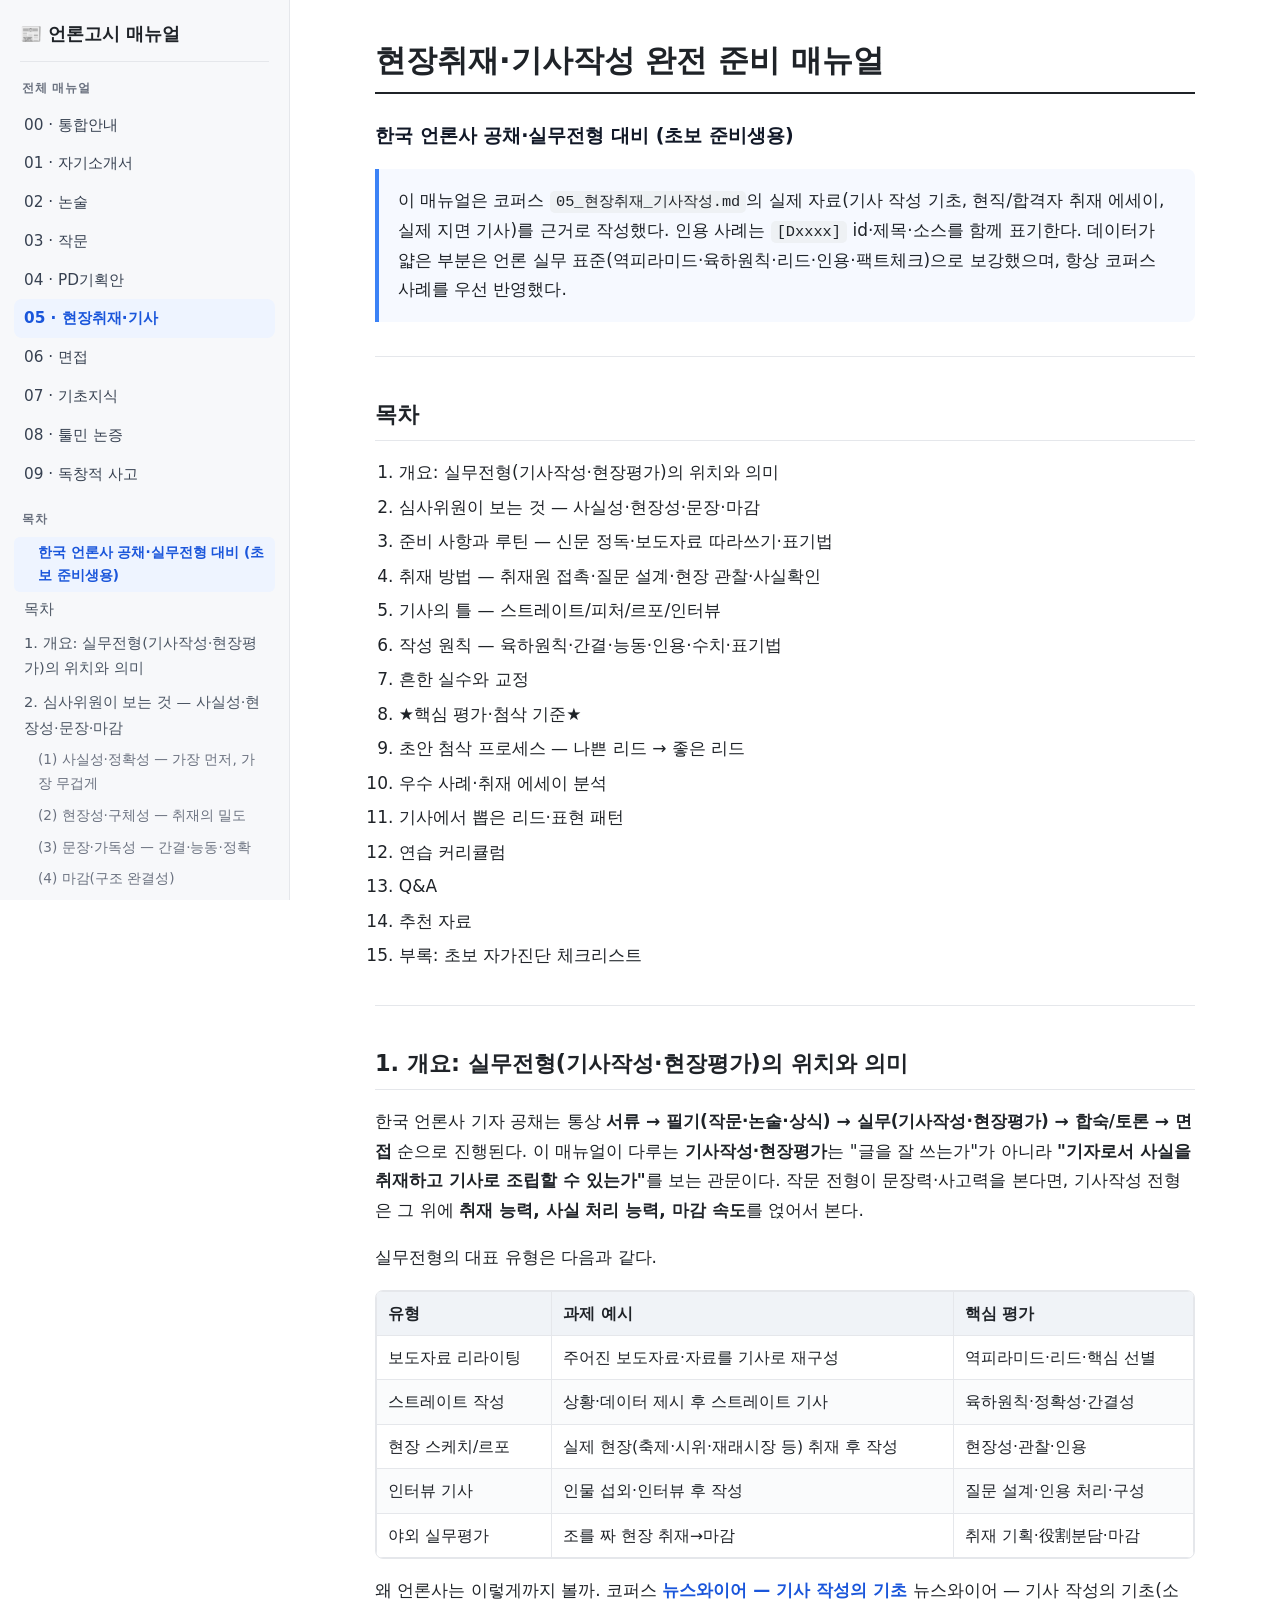
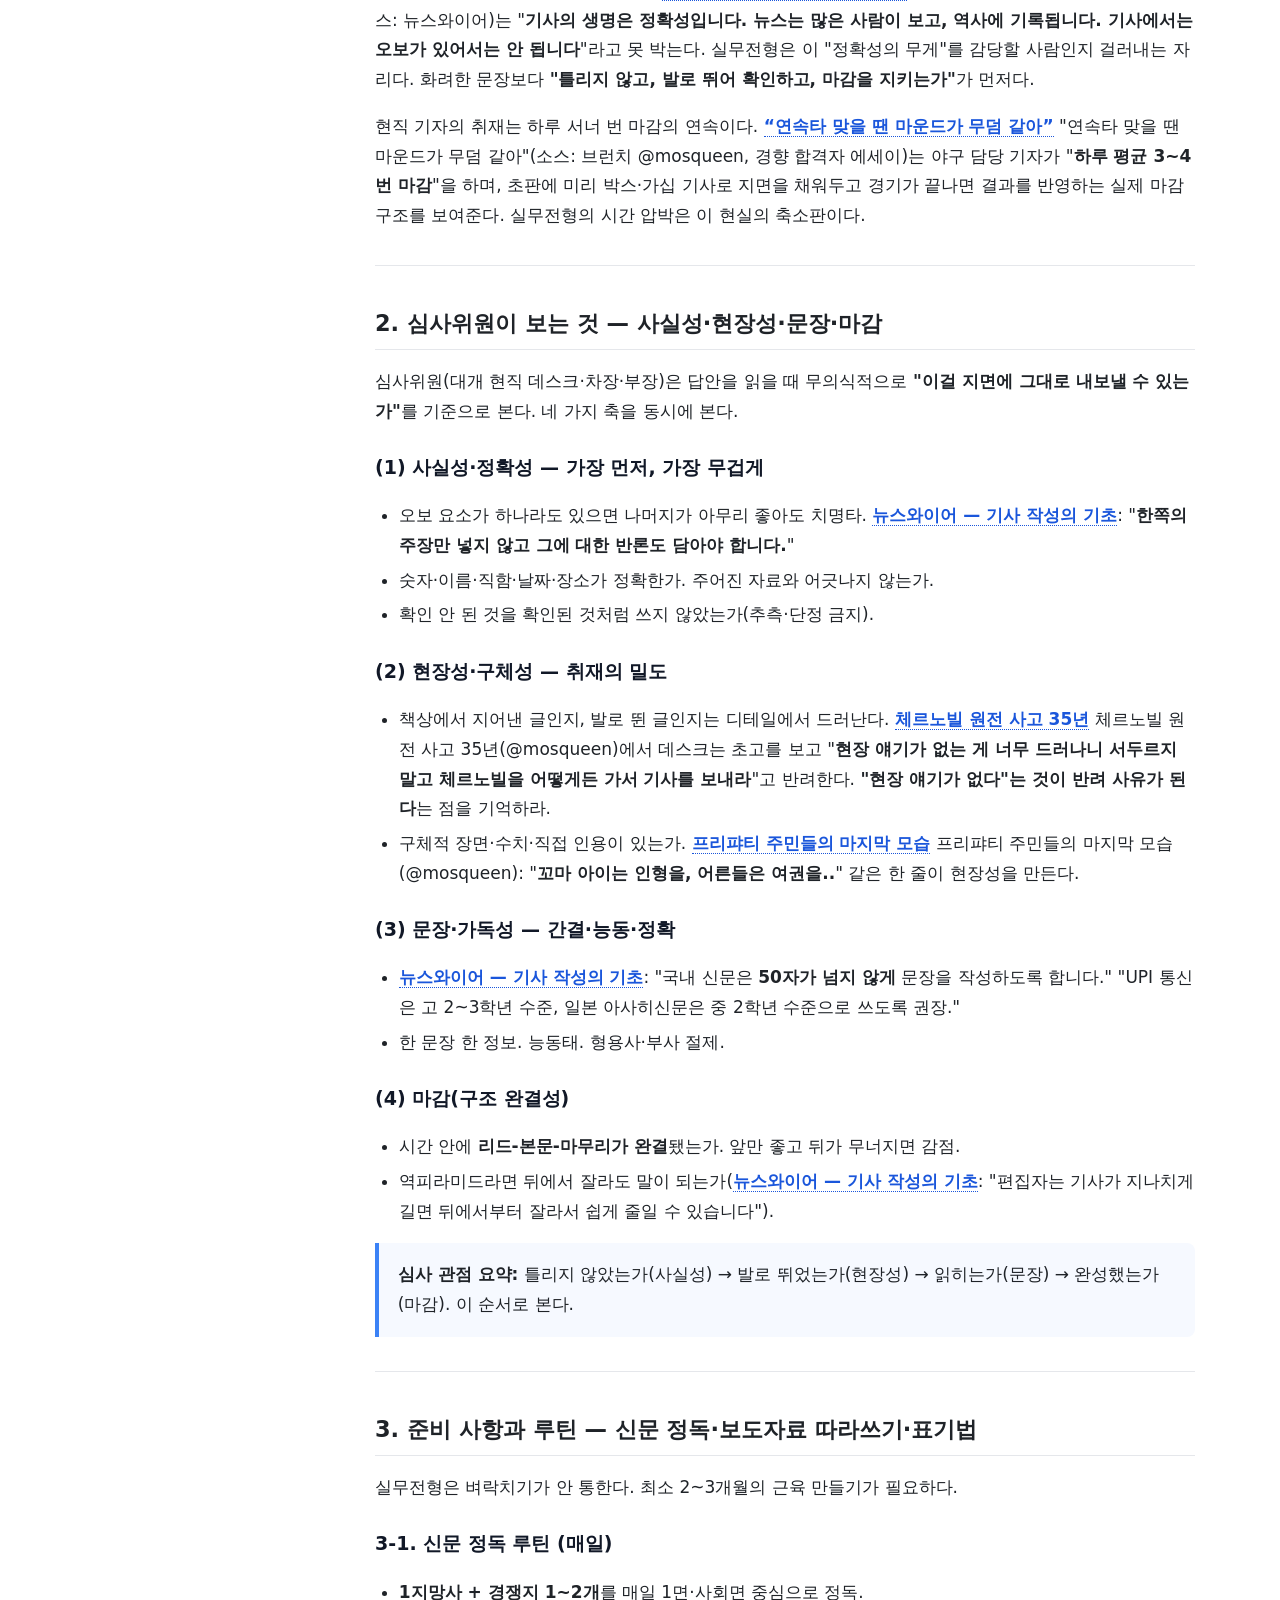
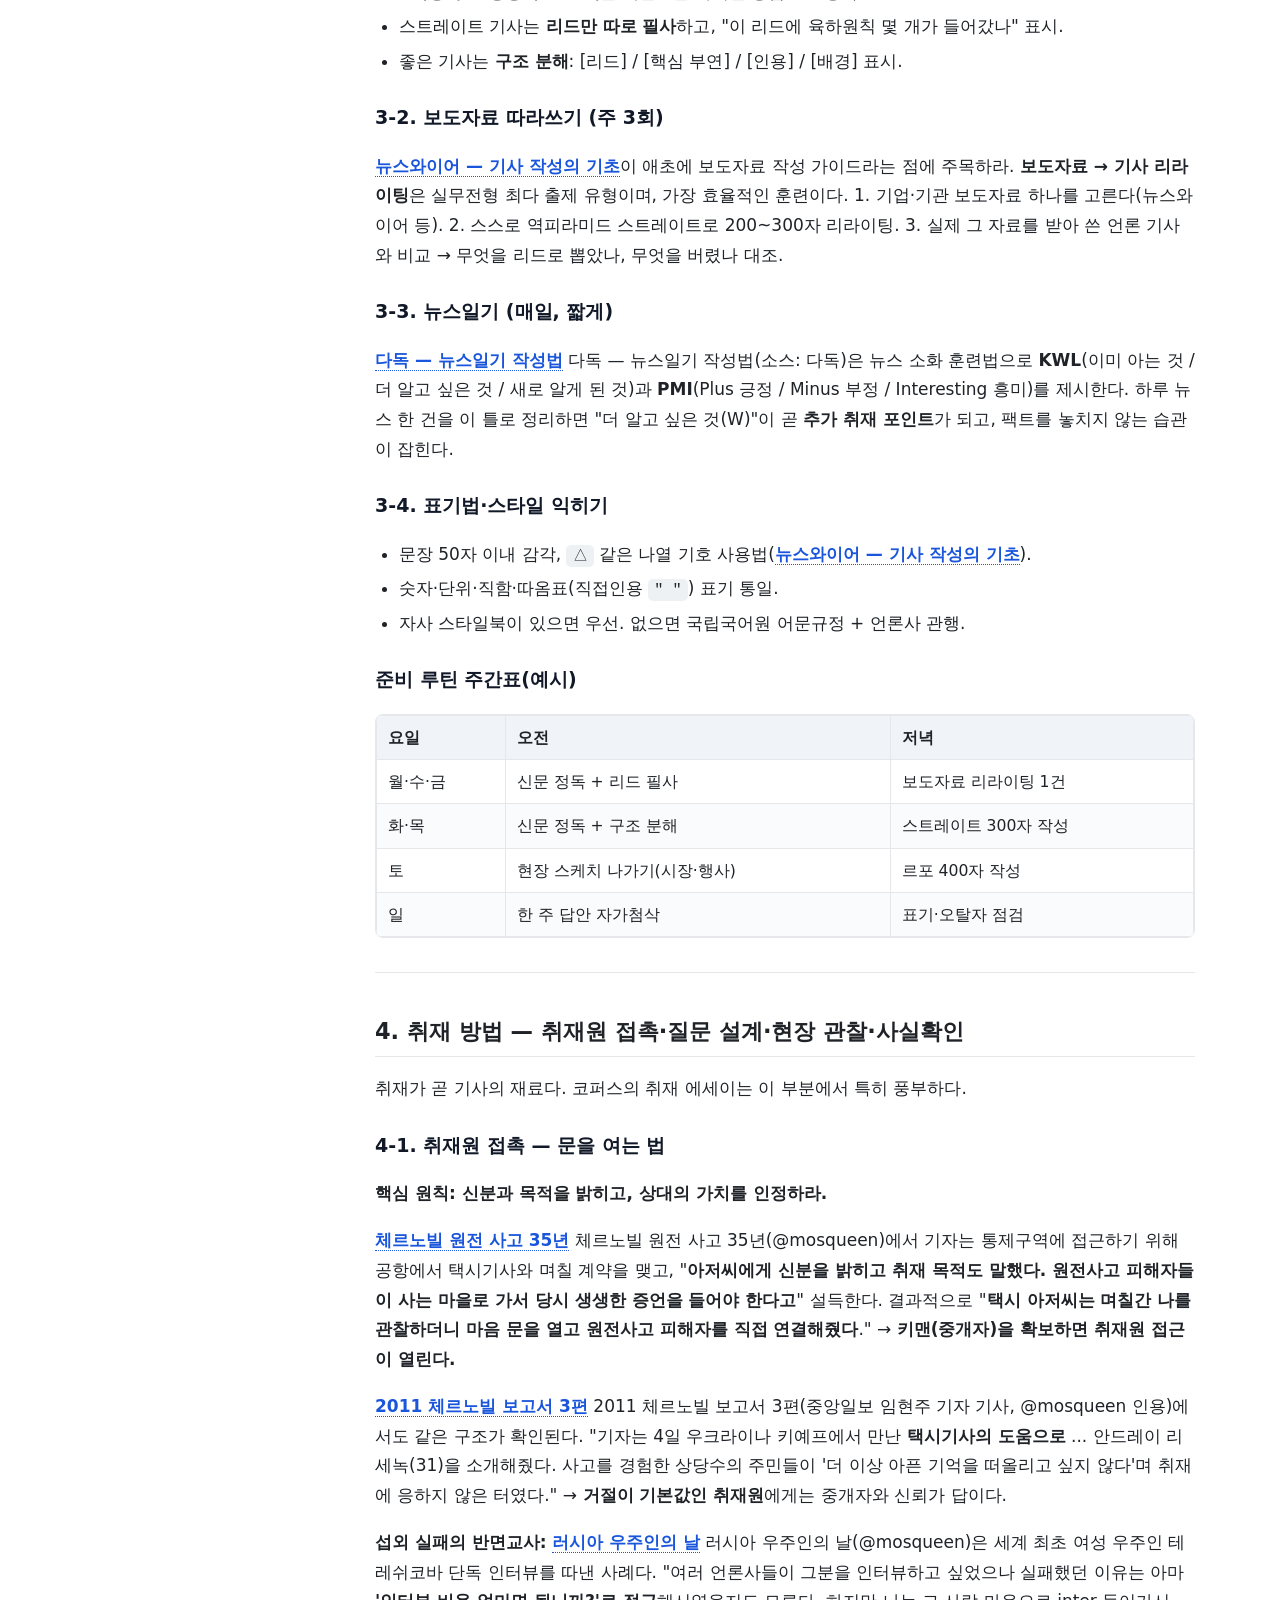
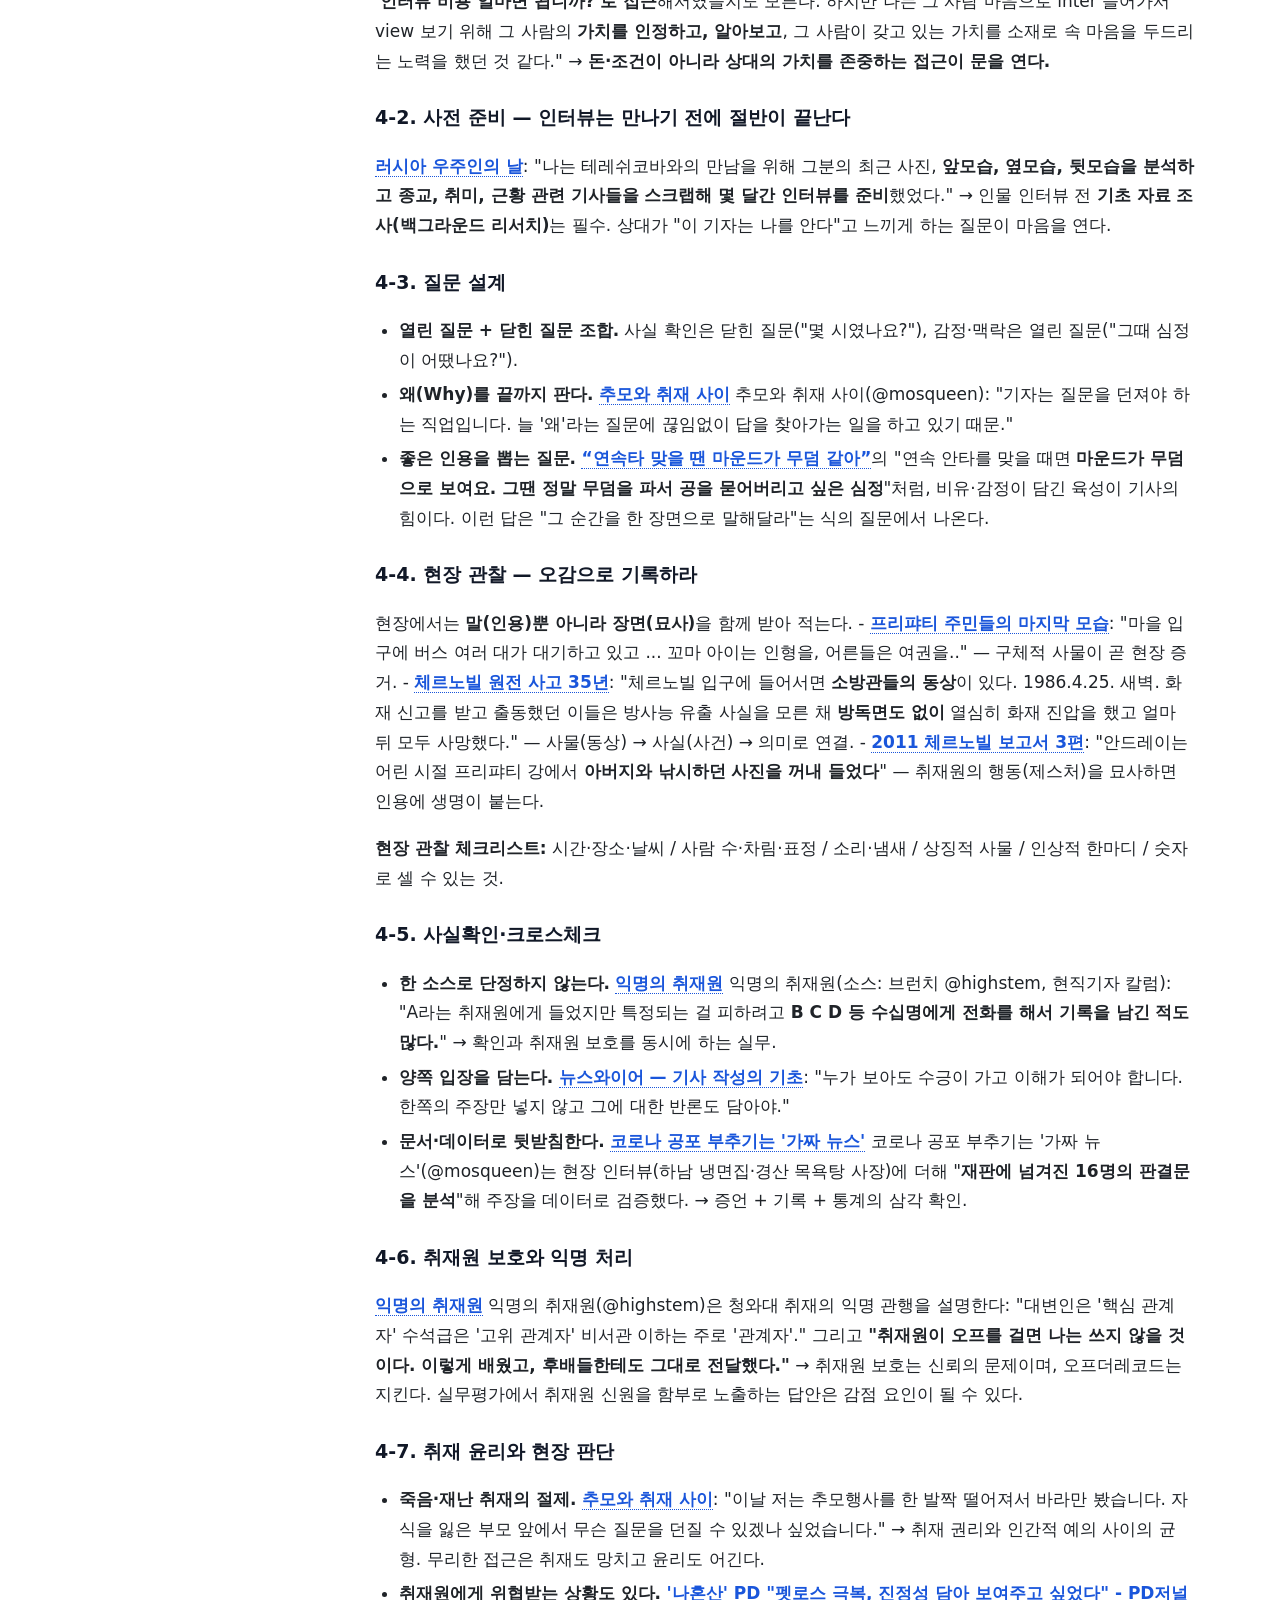
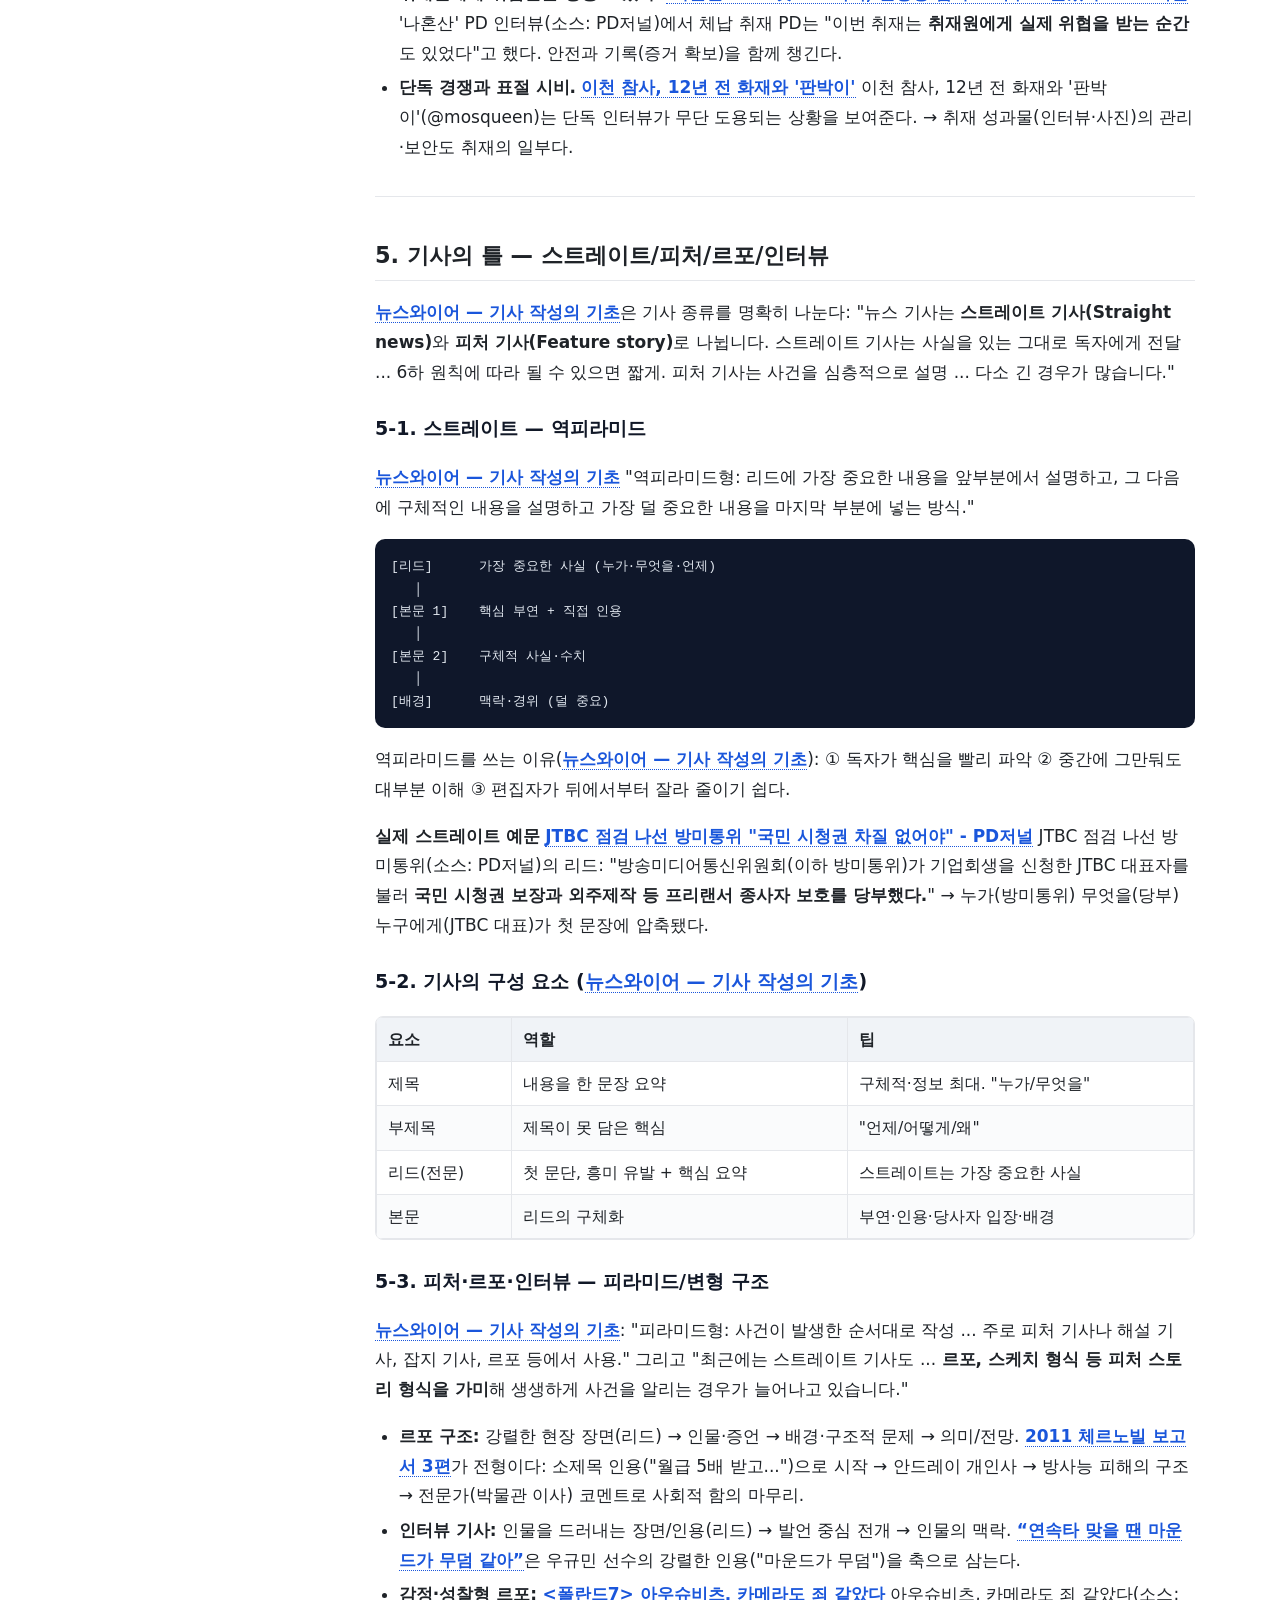
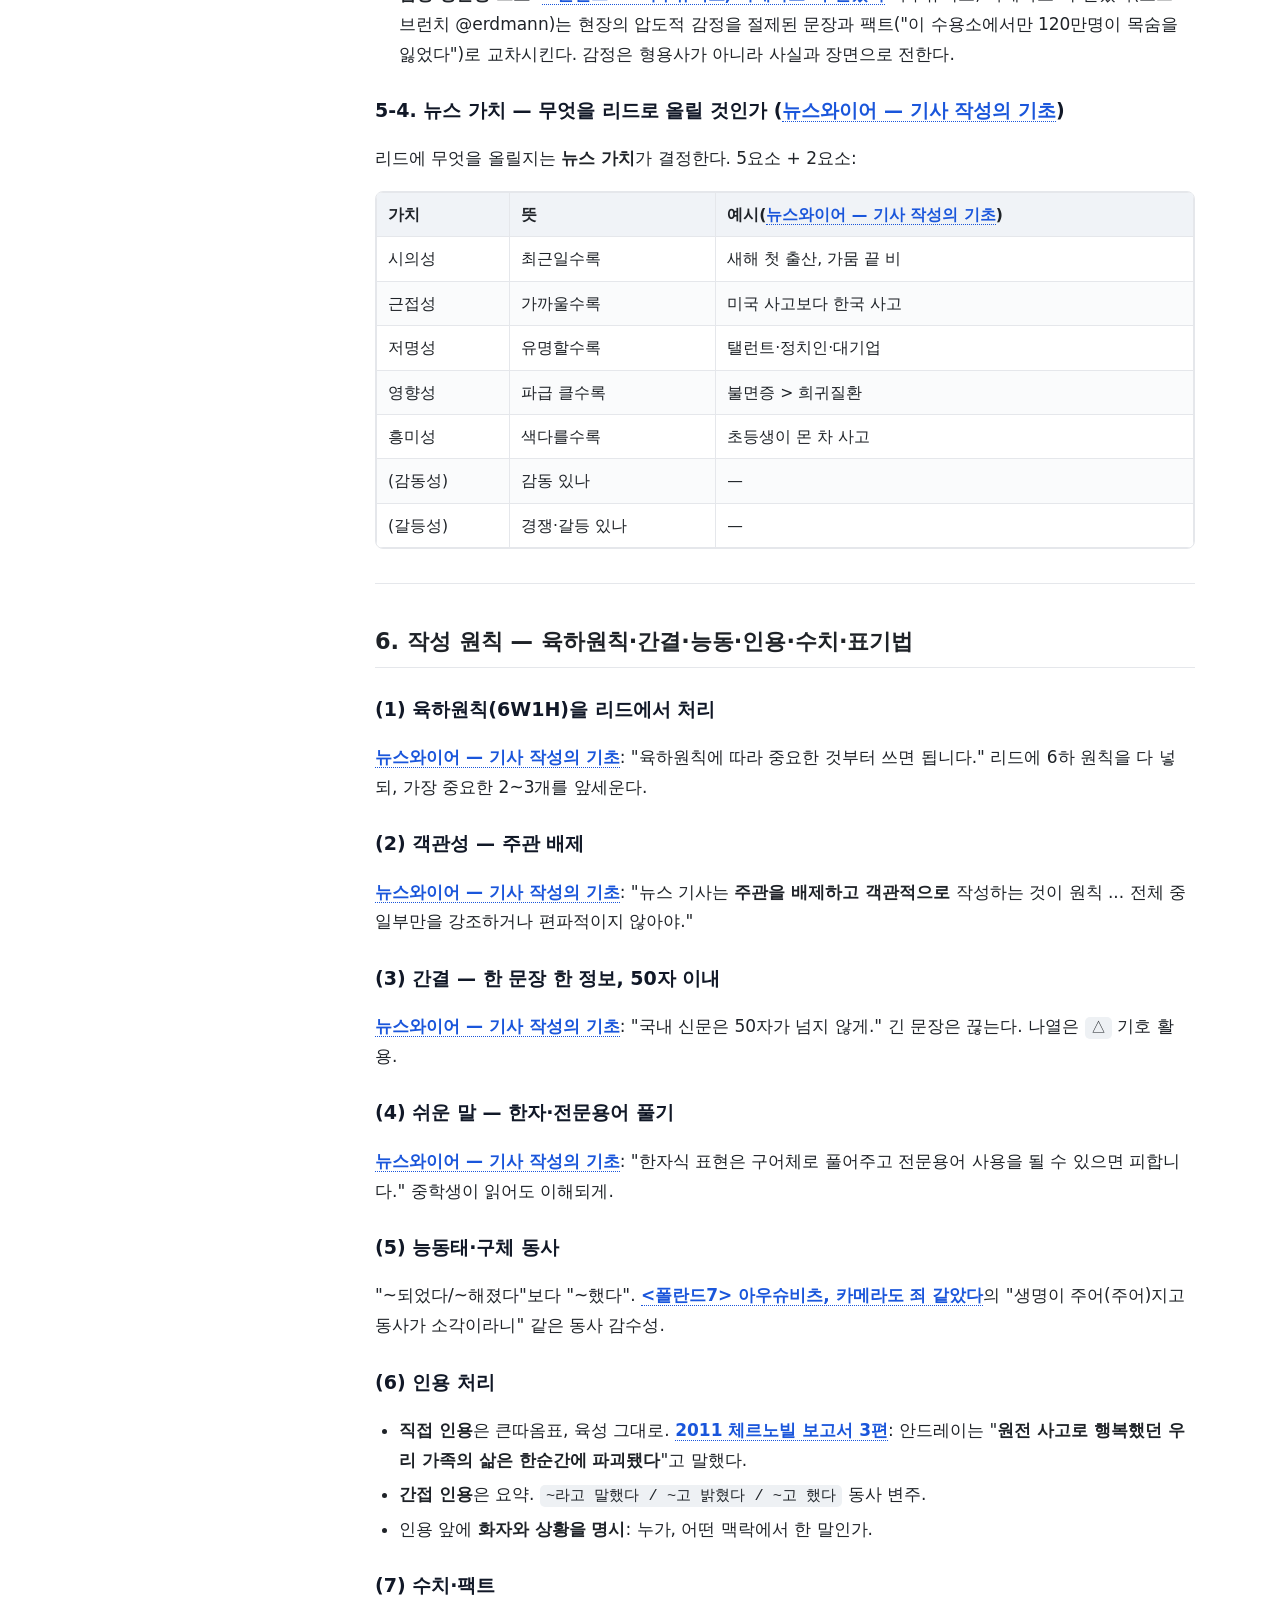
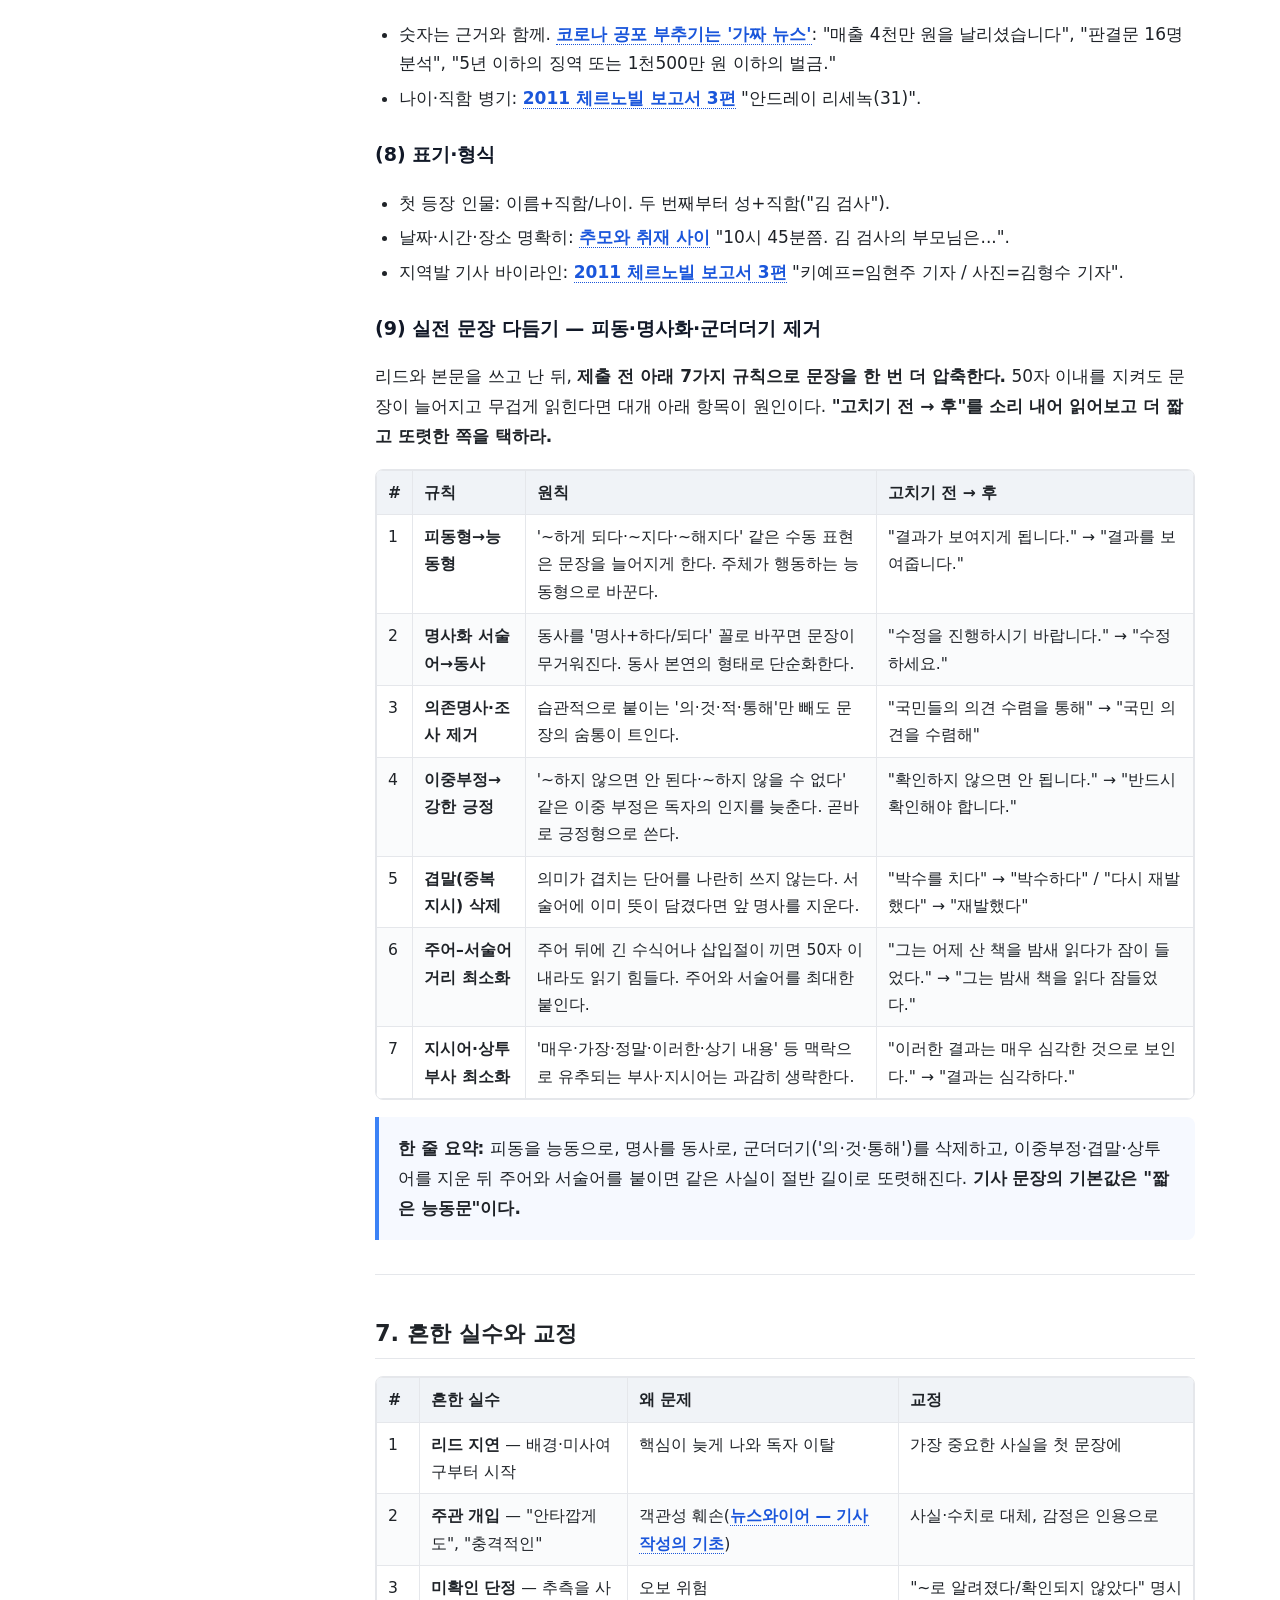
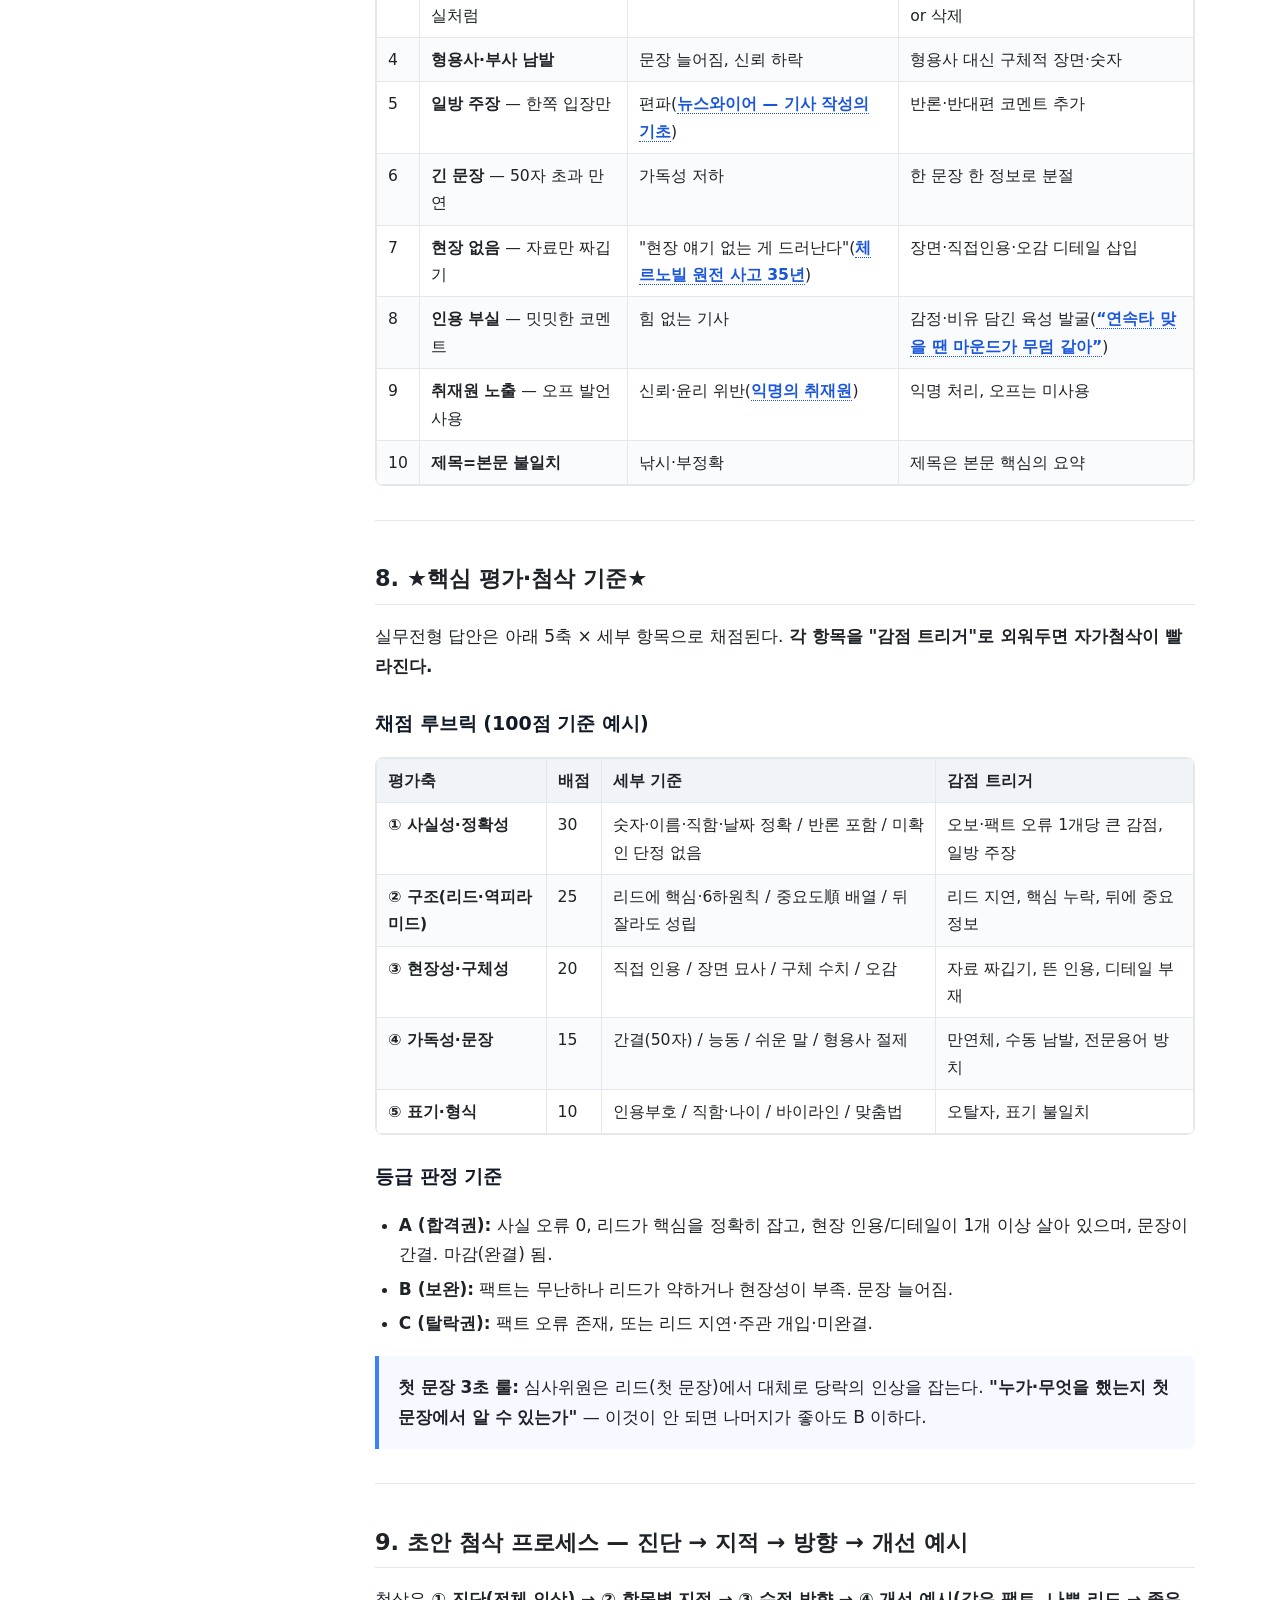
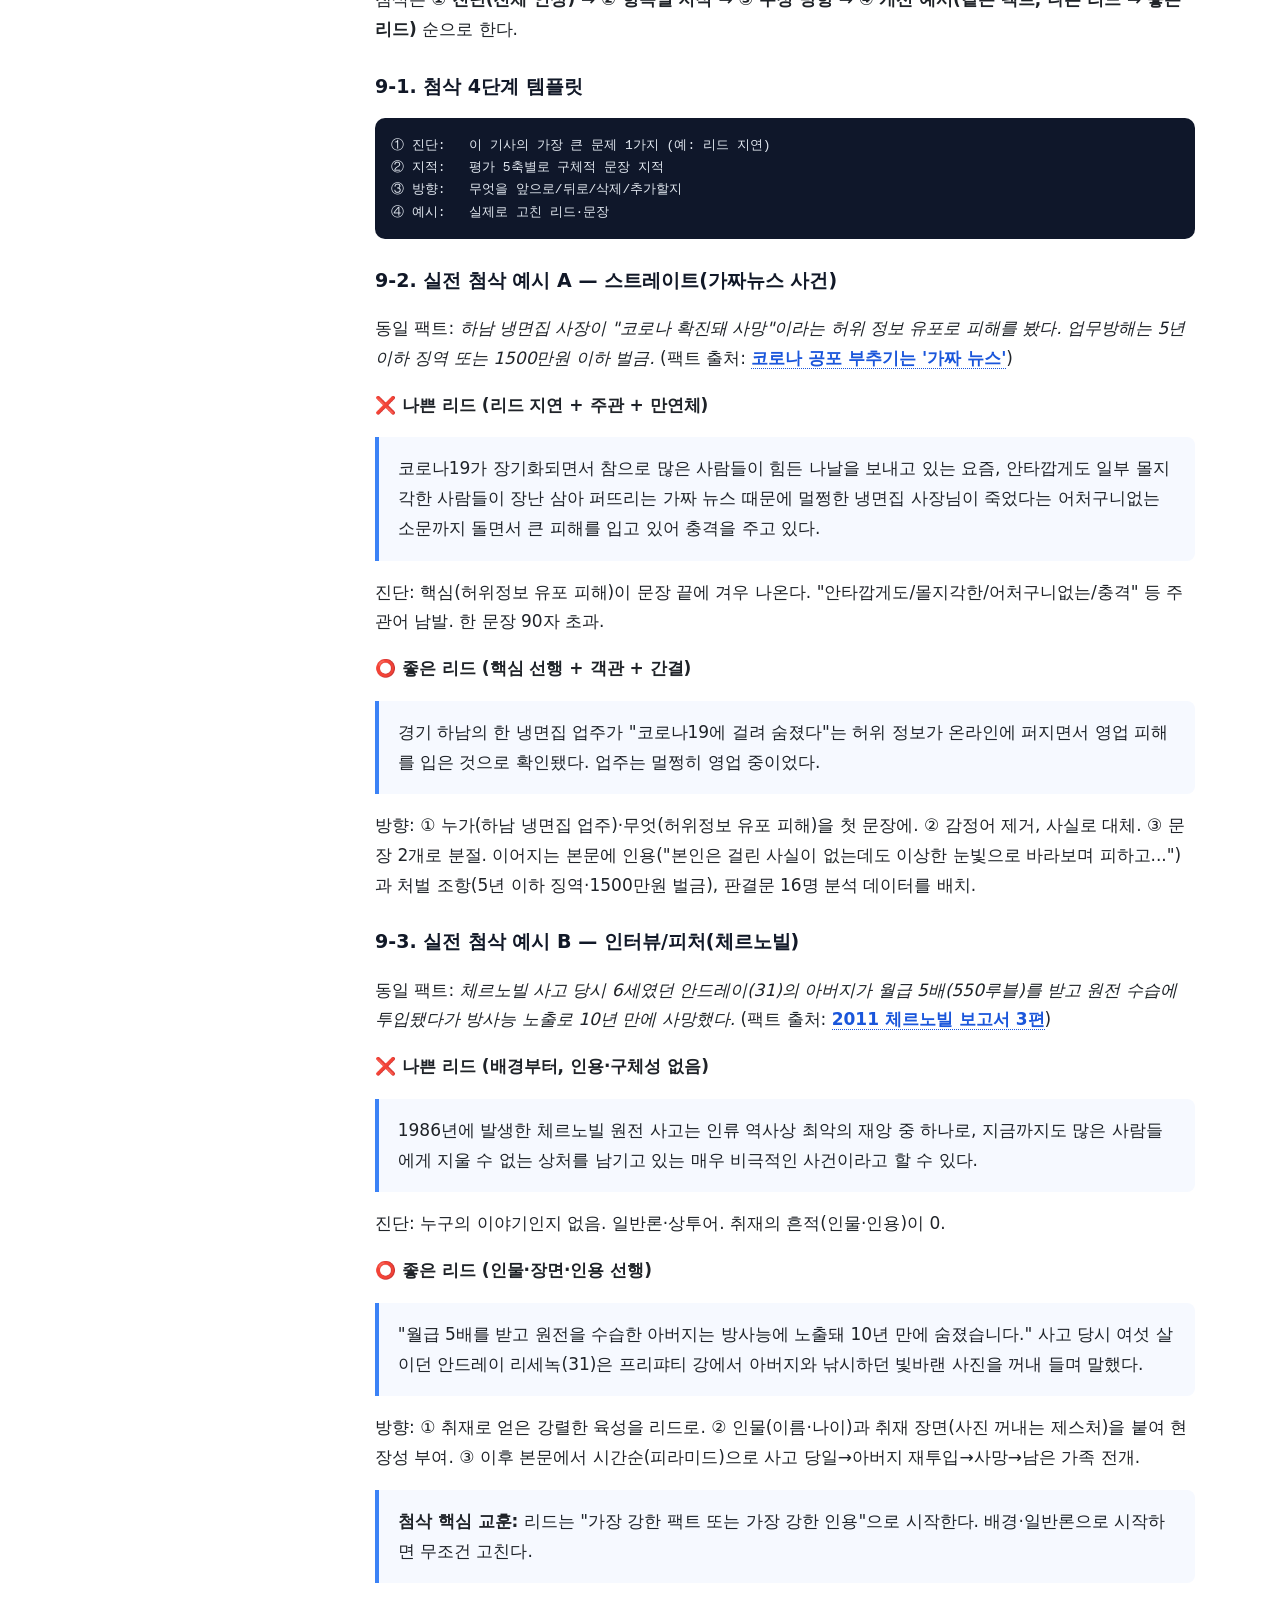
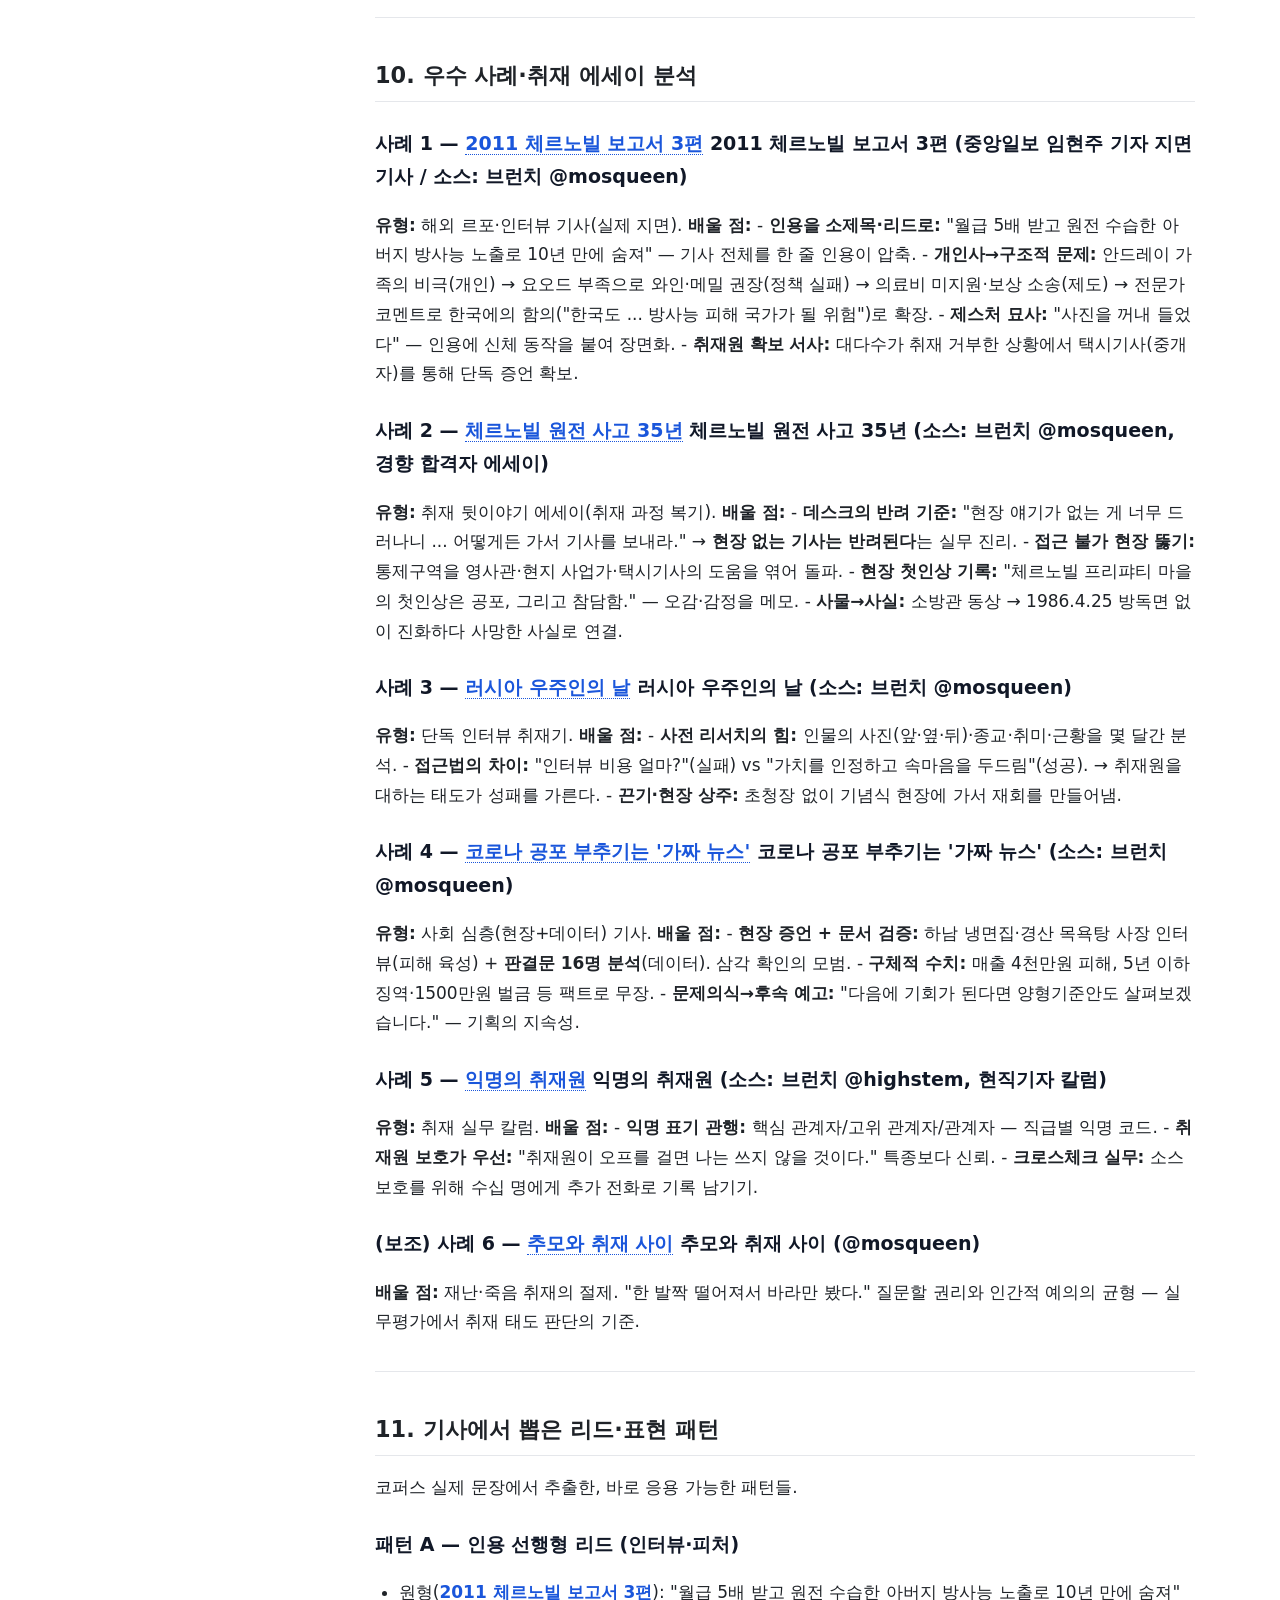
==== commit 9fe662d2: "Add files via upload" ====
--- a/05_reporting.html
+++ b/05_reporting.html
@@ -66,6 +66,7 @@
 <li class="t3"><a href="#s34">(6) 인용 처리</a></li>
 <li class="t3"><a href="#s35">(7) 수치·팩트</a></li>
 <li class="t3"><a href="#s36">(8) 표기·형식</a></li>
+<li class="t3"><a href="#s71">(9) 실전 문장 다듬기 — 피동·명사화·군더더기 제거</a></li>
 <li class="t2"><a href="#s37">7. 흔한 실수와 교정</a></li>
 <li class="t2"><a href="#s38">8. ★핵심 평가·첨삭 기준★</a></li>
 <li class="t3"><a href="#s39">채점 루브릭 (100점 기준 예시)</a></li>
@@ -418,6 +419,65 @@
 <li>날짜·시간·장소 명확히: <a class="ref" data-id="D0212" title="원문 보기: 추모와 취재 사이">추모와 취재 사이</a> "10시 45분쯤. 김 검사의 부모님은...".</li>
 <li>지역발 기사 바이라인: <a class="ref" data-id="D0209" title="원문 보기: 2011 체르노빌 보고서 3편">2011 체르노빌 보고서 3편</a> "키예프=임현주 기자 / 사진=김형수 기자".</li>
 </ul>
+<h3 id="s71">(9) 실전 문장 다듬기 — 피동·명사화·군더더기 제거</h3>
+<p>리드와 본문을 쓰고 난 뒤, <strong>제출 전 아래 7가지 규칙으로 문장을 한 번 더 압축한다.</strong> 50자 이내를 지켜도 문장이 늘어지고 무겁게 읽힌다면 대개 아래 항목이 원인이다. <strong>"고치기 전 → 후"를 소리 내어 읽어보고 더 짧고 또렷한 쪽을 택하라.</strong></p>
+<div class="tw"><table>
+<thead>
+<tr>
+<th>#</th>
+<th>규칙</th>
+<th>원칙</th>
+<th>고치기 전 → 후</th>
+</tr>
+</thead>
+<tbody>
+<tr>
+<td>1</td>
+<td><strong>피동형→능동형</strong></td>
+<td>'~하게 되다·~지다·~해지다' 같은 수동 표현은 문장을 늘어지게 한다. 주체가 행동하는 능동형으로 바꾼다.</td>
+<td>"결과가 보여지게 됩니다." → "결과를 보여줍니다."</td>
+</tr>
+<tr>
+<td>2</td>
+<td><strong>명사화 서술어→동사</strong></td>
+<td>동사를 '명사+하다/되다' 꼴로 바꾸면 문장이 무거워진다. 동사 본연의 형태로 단순화한다.</td>
+<td>"수정을 진행하시기 바랍니다." → "수정하세요."</td>
+</tr>
+<tr>
+<td>3</td>
+<td><strong>의존명사·조사 제거</strong></td>
+<td>습관적으로 붙이는 '의·것·적·통해'만 빼도 문장의 숨통이 트인다.</td>
+<td>"국민들의 의견 수렴을 통해" → "국민 의견을 수렴해"</td>
+</tr>
+<tr>
+<td>4</td>
+<td><strong>이중부정→강한 긍정</strong></td>
+<td>'~하지 않으면 안 된다·~하지 않을 수 없다' 같은 이중 부정은 독자의 인지를 늦춘다. 곧바로 긍정형으로 쓴다.</td>
+<td>"확인하지 않으면 안 됩니다." → "반드시 확인해야 합니다."</td>
+</tr>
+<tr>
+<td>5</td>
+<td><strong>겹말(중복 지시) 삭제</strong></td>
+<td>의미가 겹치는 단어를 나란히 쓰지 않는다. 서술어에 이미 뜻이 담겼다면 앞 명사를 지운다.</td>
+<td>"박수를 치다" → "박수하다" / "다시 재발했다" → "재발했다"</td>
+</tr>
+<tr>
+<td>6</td>
+<td><strong>주어–서술어 거리 최소화</strong></td>
+<td>주어 뒤에 긴 수식어나 삽입절이 끼면 50자 이내라도 읽기 힘들다. 주어와 서술어를 최대한 붙인다.</td>
+<td>"그는 어제 산 책을 밤새 읽다가 잠이 들었다." → "그는 밤새 책을 읽다 잠들었다."</td>
+</tr>
+<tr>
+<td>7</td>
+<td><strong>지시어·상투 부사 최소화</strong></td>
+<td>'매우·가장·정말·이러한·상기 내용' 등 맥락으로 유추되는 부사·지시어는 과감히 생략한다.</td>
+<td>"이러한 결과는 매우 심각한 것으로 보인다." → "결과는 심각하다."</td>
+</tr>
+</tbody>
+</table></div>
+<blockquote>
+<p><strong>한 줄 요약:</strong> 피동을 능동으로, 명사를 동사로, 군더더기('의·것·통해')를 삭제하고, 이중부정·겹말·상투어를 지운 뒤 주어와 서술어를 붙이면 같은 사실이 절반 길이로 또렷해진다. <strong>기사 문장의 기본값은 "짧은 능동문"이다.</strong></p>
+</blockquote>
 <hr/>
 <h2 id="s37">7. 흔한 실수와 교정</h2>
 <div class="tw"><table>
